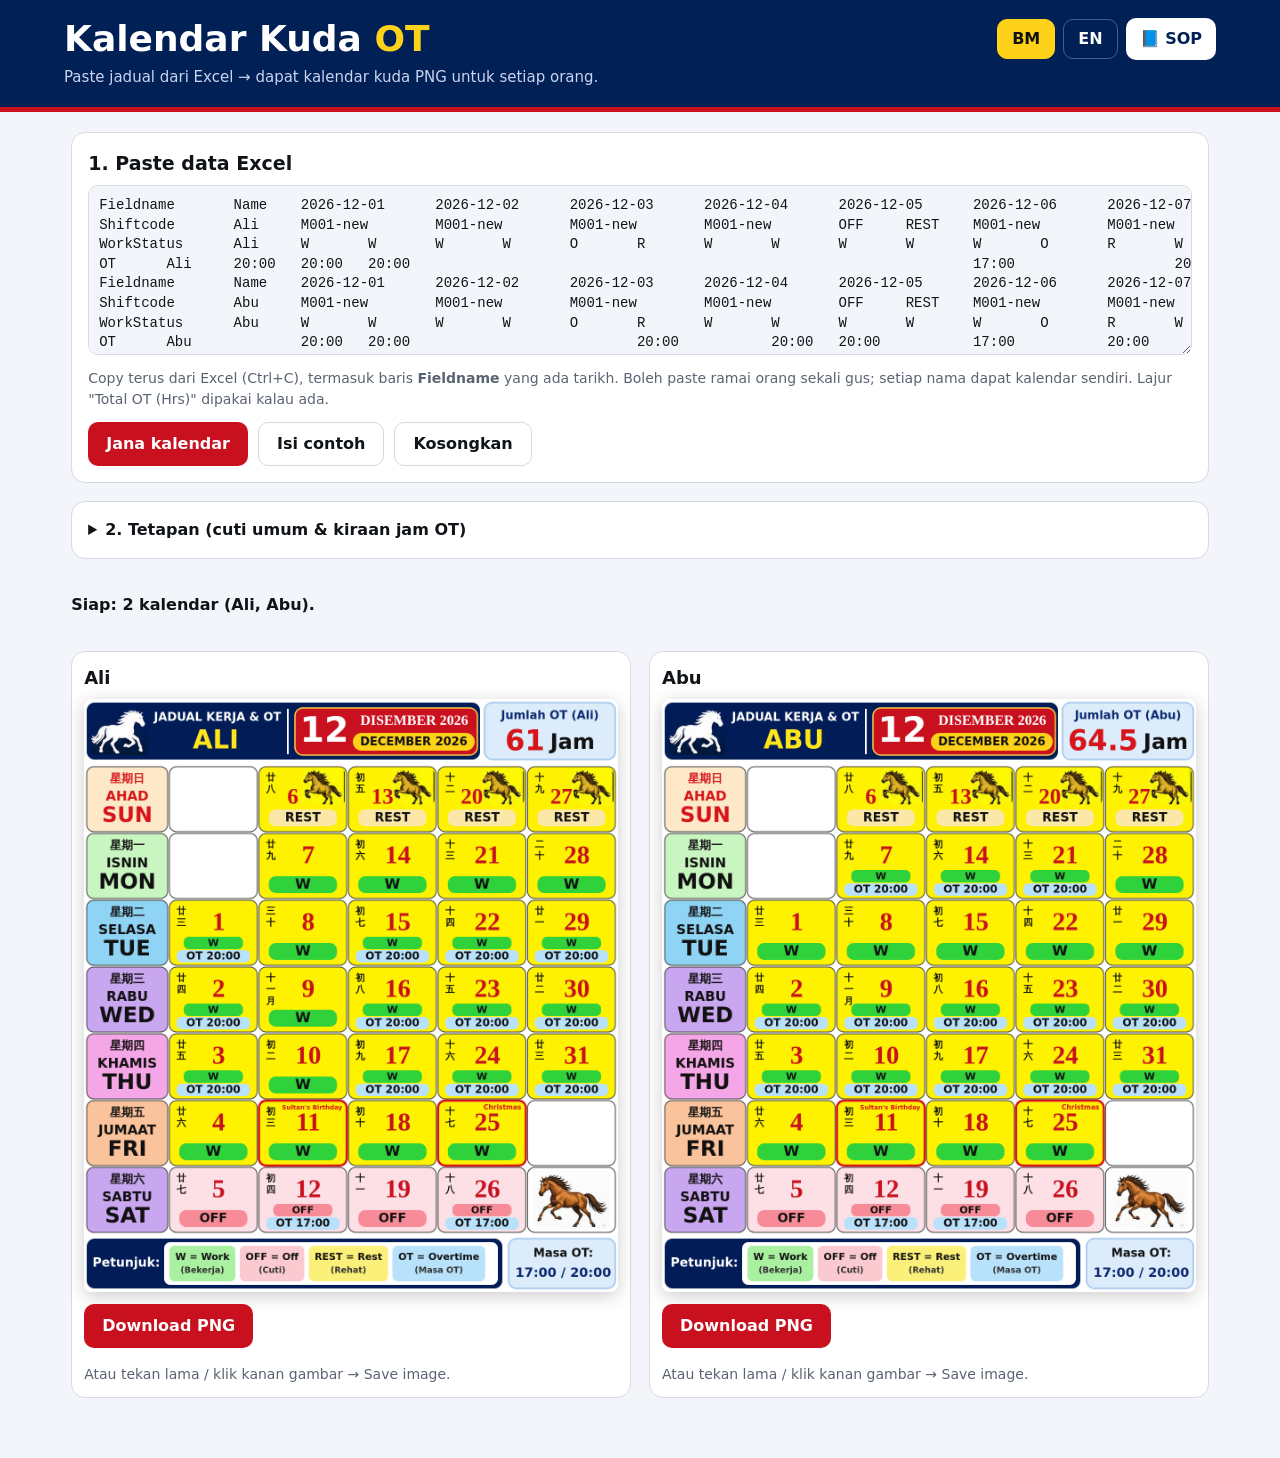
==== index.html @ 2568d7fe "Add files via upload" ====
<!DOCTYPE html>
<html lang="ms">
<head>
<meta charset="utf-8">
<meta name="viewport" content="width=device-width, initial-scale=1">
<title>Kalendar Kuda OT</title>
<style>
/* VOICE: practical, cheerful tool for shift workers
   IDEA: a Malaysian horse calendar printed from your Excel roster
   PICTURE: the generated calendar itself, large, right under the paste box
   COLOUR and TYPE: navy #012056, festive red #c8101e, calendar yellow #fff200; Arial Black-ish headings
   LAYOUT: one column: paste -> settings -> calendars (one per person) */
:root{color-scheme:light dark;--bg:light-dark(#f3f5fa,#0b1222);--card:light-dark(#fff,#131c33);--ink:light-dark(#101418,#e8ecf5);--mute:light-dark(#5a6372,#9aa6bd);--line:light-dark(#d5dae4,#27365a);--navy:#012056;--red:#c8101e;--yel:#ffd21a}
:root[data-theme=light]{color-scheme:light}:root[data-theme=dark]{color-scheme:dark}
*{box-sizing:border-box;min-width:0}
body{margin:0;background:var(--bg);color:var(--ink);font:16px/1.5 system-ui,-apple-system,"Segoe UI",Roboto,sans-serif;overflow-x:clip}
header{background:var(--navy);color:#fff;padding:18px max(5vw,16px);border-bottom:5px solid var(--red)}
header h1{margin:0;font-size:clamp(24px,5vw,36px);line-height:1.1;font-weight:900}
header h1 b{color:var(--yel)}
.top{display:flex;flex-wrap:wrap;gap:12px;align-items:center;justify-content:space-between}.lang{display:flex;gap:8px;align-items:center}.lang button.alt{min-height:40px;padding:0 14px;color:#fff;border-color:#4a5d8f}.lang button.on{background:#ffd21a;color:#111;border-color:#ffd21a}.sop{color:#012056;background:#fff;font-weight:800;text-decoration:none;padding:9px 14px;border-radius:10px}
header p{margin:6px 0 0;color:#c9d4ee;font-size:15px}
main{max-width:1240px;margin:0 auto;padding:20px max(4vw,12px) 60px;display:grid;gap:18px}
.card{background:var(--card);border:1px solid var(--line);border-radius:14px;padding:16px}
.card h2{margin:0 0 8px;font-size:19px}
textarea{width:100%;min-height:170px;font:14px/1.4 Consolas,monospace;padding:10px;border-radius:10px;border:1px solid var(--line);background:var(--bg);color:var(--ink);white-space:pre;overflow:auto}
.hint{color:var(--mute);font-size:14px;margin:6px 0 0}
.row{display:flex;flex-wrap:wrap;gap:10px;align-items:center;margin-top:12px}
button{font:inherit;font-weight:700;min-height:44px;padding:0 18px;border-radius:10px;border:0;cursor:pointer;background:var(--red);color:#fff}
button.alt{background:transparent;color:var(--ink);border:1px solid var(--line)}
button:focus-visible,input:focus-visible,textarea:focus-visible{outline:3px solid var(--yel);outline-offset:2px}
label{font-size:15px;display:flex;gap:8px;align-items:center}
input[type=number]{width:84px;font:16px system-ui;padding:8px;border-radius:8px;border:1px solid var(--line);background:var(--bg);color:var(--ink)}
details summary{cursor:pointer;font-weight:700}
#msg{font-weight:600}
#msg.err{color:#e0323f}
.out{display:grid;gap:18px}
.cal{background:var(--card);border:1px solid var(--line);border-radius:14px;padding:12px}
.cal h3{margin:0 0 8px;font-size:18px}
.cal img{width:100%;max-width:900px;display:block;border-radius:8px;box-shadow:0 4px 18px #0003}
@media(min-width:1000px){.out{grid-template-columns:1fr 1fr}}
</style>
</head>
<body>
<header>
  <div class="top"><h1 data-i="title">Kalendar Kuda <b>OT</b></h1><div class="lang"><button class="alt" data-l="ms">BM</button><button class="alt" data-l="en">EN</button><a class="sop" href="sop.html" data-i="sop">📘 SOP</a></div></div>
  <p data-i="sub"></p>
</header>
<main>
  <section class="card">
    <h2 data-i="h1"></h2>
    <textarea id="src" spellcheck="false" data-ph="ph"></textarea>
    <p class="hint" data-i="hint1"></p>
    <div class="row">
      <button id="go" data-i="go"></button>
      <button class="alt" id="sample" data-i="sample"></button>
      <button class="alt" id="clear" data-i="clear"></button>
    </div>
  </section>

  <section class="card">
    <details>
      <summary data-i="h2"></summary>
      <p class="hint" data-i="hint2"></p>
      <textarea id="hol" style="min-height:90px">2026-12-11 Sultan's Birthday
2026-12-25 Christmas</textarea>
      <p class="hint" data-i="hint3"></p>
      <div class="row">
        <label><span data-i="lw"></span> <input type="number" id="hW" step="0.5" value="3.5"></label>
        <label><span data-i="lo"></span> <input type="number" id="hO" step="0.5" value="9.5"></label>
      </div>
    </details>
  </section>

  <p id="msg" aria-live="polite"></p>
  <section class="out" id="out"></section>
</main>

<script src="imgs.js"></script>
<script src="app.js?v=3"></script>
</body>
</html>
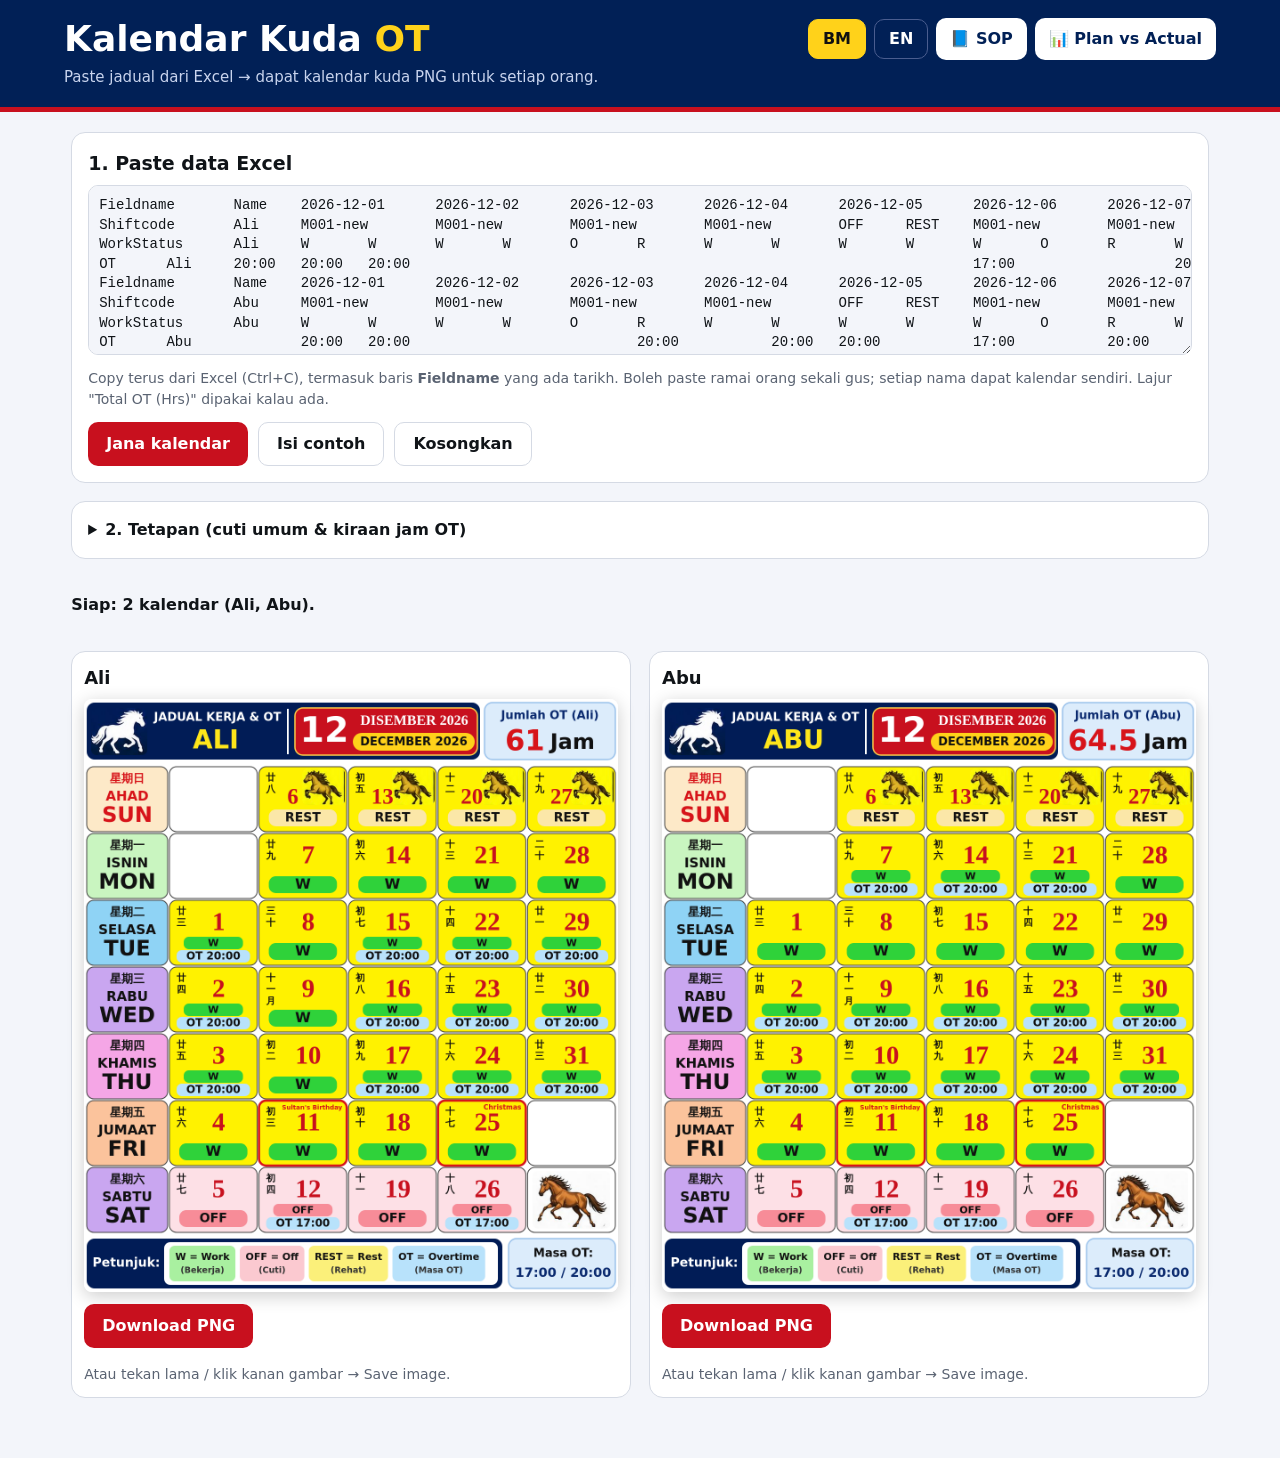
==== commit 68f96211: "Add files via upload" ====
--- a/index.html
+++ b/index.html
@@ -42,7 +42,7 @@
 </head>
 <body>
 <header>
-  <div class="top"><h1 data-i="title">Kalendar Kuda <b>OT</b></h1><div class="lang"><button class="alt" data-l="ms">BM</button><button class="alt" data-l="en">EN</button><a class="sop" href="sop.html" data-i="sop">📘 SOP</a></div></div>
+  <div class="top"><h1 data-i="title">Kalendar Kuda <b>OT</b></h1><div class="lang"><button class="alt" data-l="ms">BM</button><button class="alt" data-l="en">EN</button><a class="sop" href="sop.html" data-i="sop">📘 SOP</a><a class="sop otl" href="ot.html">📊 Plan vs Actual</a></div></div>
   <p data-i="sub"></p>
 </header>
 <main>
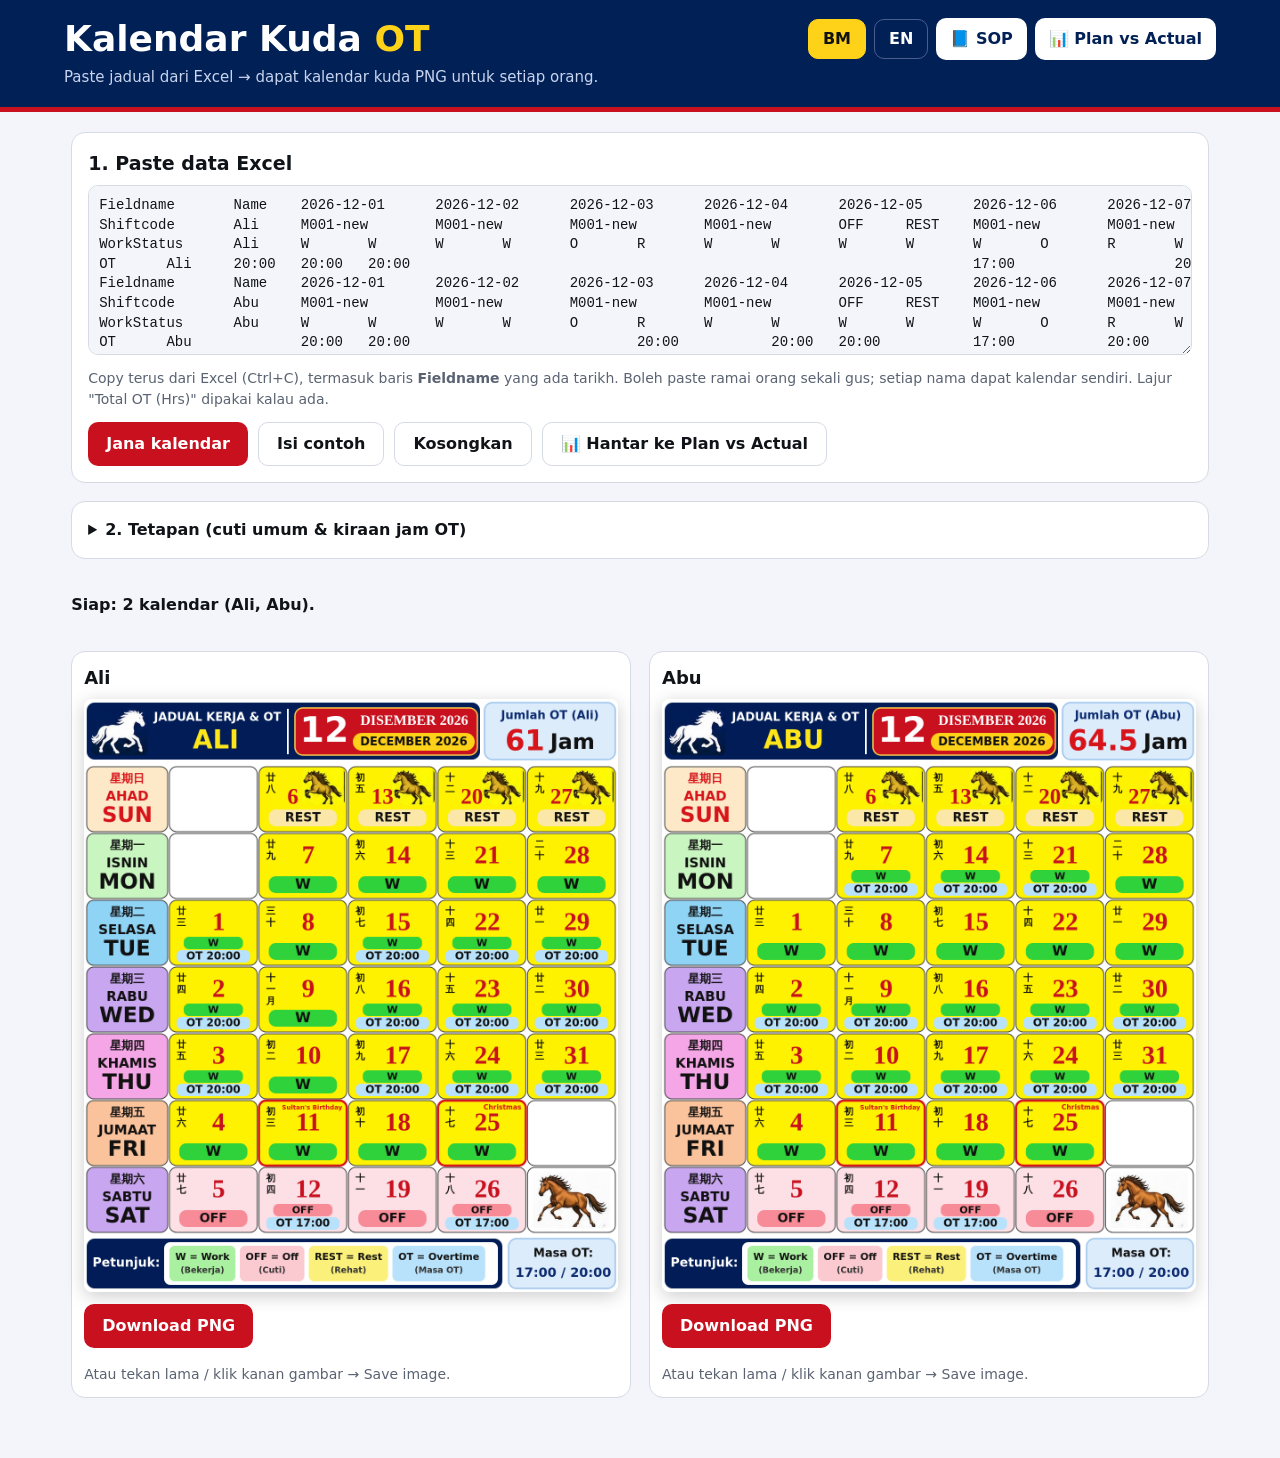
==== commit ea935bfe: "Add files via upload" ====
--- a/index.html
+++ b/index.html
@@ -54,6 +54,7 @@
       <button id="go" data-i="go"></button>
       <button class="alt" id="sample" data-i="sample"></button>
       <button class="alt" id="clear" data-i="clear"></button>
+      <button class="alt" id="send" data-i="send"></button>
     </div>
   </section>
 
@@ -76,6 +77,6 @@
 </main>
 
 <script src="imgs.js"></script>
-<script src="app.js?v=3"></script>
+<script src="app.js?v=4"></script>
 </body>
 </html>
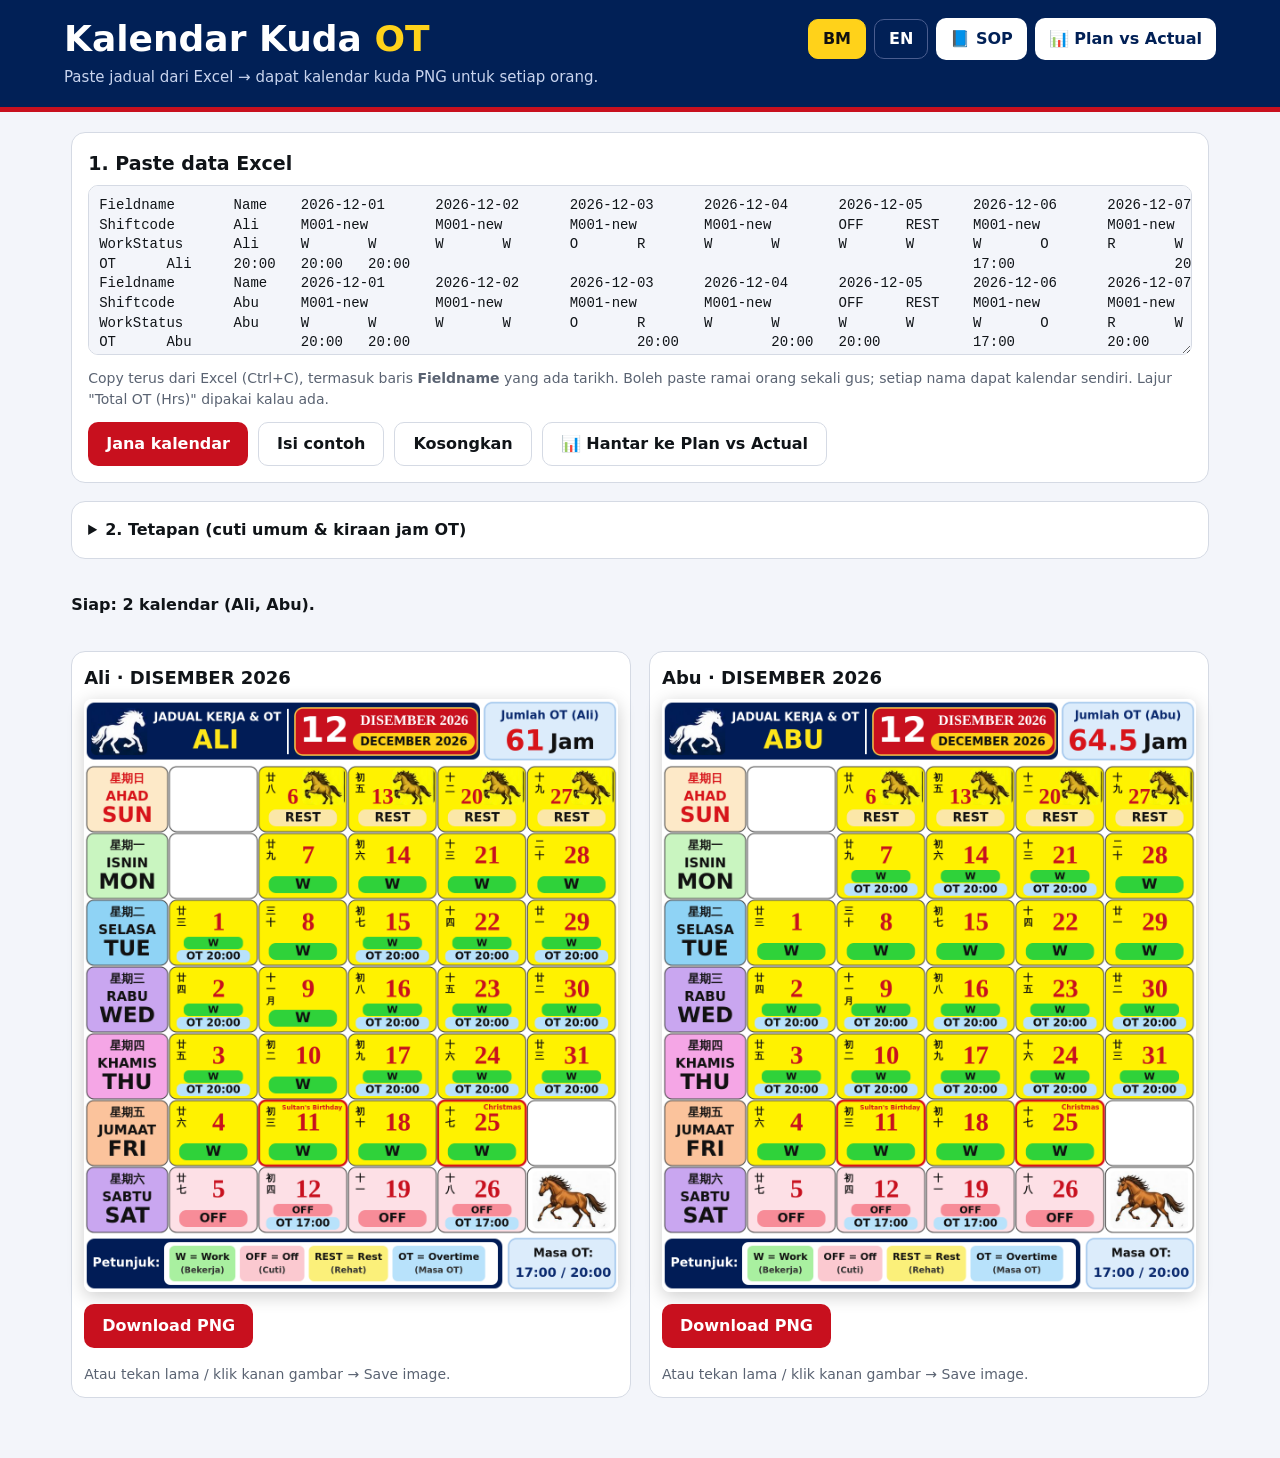
==== commit 5afc766b: "Kalendar per bulan + Sabtu/Ahad kosong = cuti" ====
--- a/index.html
+++ b/index.html
@@ -77,6 +77,6 @@
 </main>
 
 <script src="imgs.js"></script>
-<script src="app.js?v=4"></script>
+<script src="app.js?v=5"></script>
 </body>
 </html>
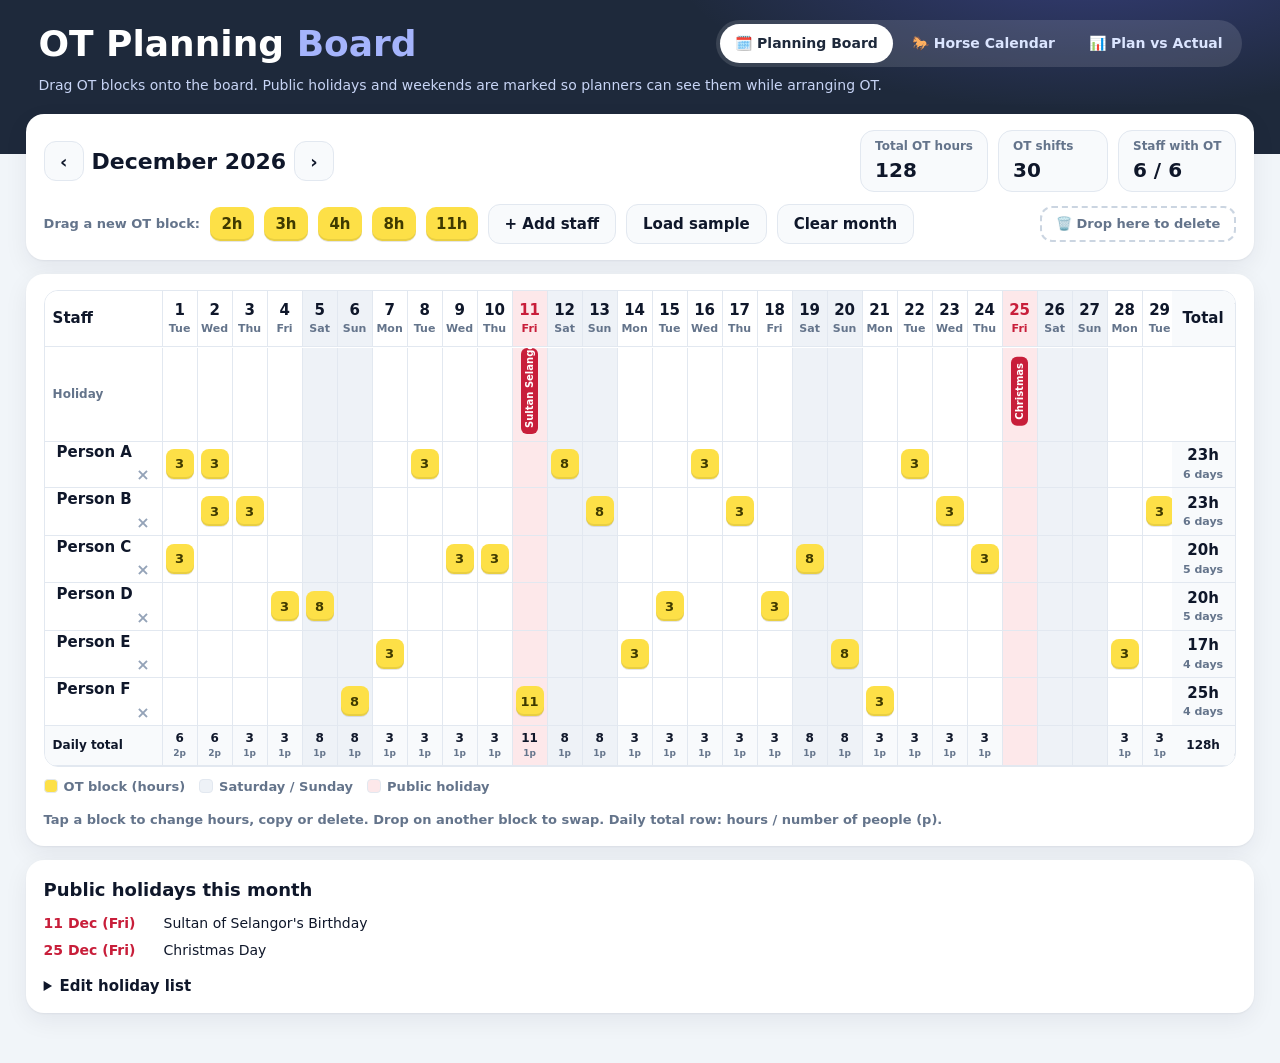
==== commit 09586a72: "Add OT Planning Board as front page; calendar moved to calendar.html" ====
--- a/index.html
+++ b/index.html
@@ -1,82 +1,311 @@
 <!DOCTYPE html>
-<html lang="ms">
+<html lang="en">
 <head>
 <meta charset="utf-8">
 <meta name="viewport" content="width=device-width, initial-scale=1">
-<title>Kalendar Kuda OT</title>
+<title>OT Planning Board</title>
 <style>
-/* VOICE: practical, cheerful tool for shift workers
-   IDEA: a Malaysian horse calendar printed from your Excel roster
-   PICTURE: the generated calendar itself, large, right under the paste box
-   COLOUR and TYPE: navy #012056, festive red #c8101e, calendar yellow #fff200; Arial Black-ish headings
-   LAYOUT: one column: paste -> settings -> calendars (one per person) */
-:root{color-scheme:light dark;--bg:light-dark(#f3f5fa,#0b1222);--card:light-dark(#fff,#131c33);--ink:light-dark(#101418,#e8ecf5);--mute:light-dark(#5a6372,#9aa6bd);--line:light-dark(#d5dae4,#27365a);--navy:#012056;--red:#c8101e;--yel:#ffd21a}
-:root[data-theme=light]{color-scheme:light}:root[data-theme=dark]{color-scheme:dark}
-*{box-sizing:border-box;min-width:0}
-body{margin:0;background:var(--bg);color:var(--ink);font:16px/1.5 system-ui,-apple-system,"Segoe UI",Roboto,sans-serif;overflow-x:clip}
-header{background:var(--navy);color:#fff;padding:18px max(5vw,16px);border-bottom:5px solid var(--red)}
-header h1{margin:0;font-size:clamp(24px,5vw,36px);line-height:1.1;font-weight:900}
-header h1 b{color:var(--yel)}
-.top{display:flex;flex-wrap:wrap;gap:12px;align-items:center;justify-content:space-between}.lang{display:flex;gap:8px;align-items:center}.lang button.alt{min-height:40px;padding:0 14px;color:#fff;border-color:#4a5d8f}.lang button.on{background:#ffd21a;color:#111;border-color:#ffd21a}.sop{color:#012056;background:#fff;font-weight:800;text-decoration:none;padding:9px 14px;border-radius:10px}
-header p{margin:6px 0 0;color:#c9d4ee;font-size:15px}
-main{max-width:1240px;margin:0 auto;padding:20px max(4vw,12px) 60px;display:grid;gap:18px}
-.card{background:var(--card);border:1px solid var(--line);border-radius:14px;padding:16px}
-.card h2{margin:0 0 8px;font-size:19px}
-textarea{width:100%;min-height:170px;font:14px/1.4 Consolas,monospace;padding:10px;border-radius:10px;border:1px solid var(--line);background:var(--bg);color:var(--ink);white-space:pre;overflow:auto}
-.hint{color:var(--mute);font-size:14px;margin:6px 0 0}
-.row{display:flex;flex-wrap:wrap;gap:10px;align-items:center;margin-top:12px}
-button{font:inherit;font-weight:700;min-height:44px;padding:0 18px;border-radius:10px;border:0;cursor:pointer;background:var(--red);color:#fff}
-button.alt{background:transparent;color:var(--ink);border:1px solid var(--line)}
-button:focus-visible,input:focus-visible,textarea:focus-visible{outline:3px solid var(--yel);outline-offset:2px}
-label{font-size:15px;display:flex;gap:8px;align-items:center}
-input[type=number]{width:84px;font:16px system-ui;padding:8px;border-radius:8px;border:1px solid var(--line);background:var(--bg);color:var(--ink)}
-details summary{cursor:pointer;font-weight:700}
-#msg{font-weight:600}
-#msg.err{color:#e0323f}
-.out{display:grid;gap:18px}
-.cal{background:var(--card);border:1px solid var(--line);border-radius:14px;padding:12px}
-.cal h3{margin:0 0 8px;font-size:18px}
-.cal img{width:100%;max-width:900px;display:block;border-radius:8px;box-shadow:0 4px 18px #0003}
-@media(min-width:1000px){.out{grid-template-columns:1fr 1fr}}
+@import url('https://fonts.googleapis.com/css2?family=Plus+Jakarta+Sans:wght@400;600;700;800&display=swap');
+:root{--bg:#f1f5f9;--card:#fff;--ink:#0f172a;--mute:#64748b;--line:#e2e8f0;--soft:#f8fafc;--indigo:#4f46e5;--wk:#eef2f7;--hol:#fde8ea;--holInk:#c81e3a;--ot:#fde047;--otInk:#3f3a00;--sh:0 1px 2px #0f172a0d,0 8px 24px #0f172a10}
+*{box-sizing:border-box}
+body{margin:0;background:var(--bg);color:var(--ink);font:15px/1.5 "Plus Jakarta Sans",system-ui,-apple-system,"Segoe UI",Roboto,sans-serif;-webkit-user-select:none;user-select:none}
+header{background:radial-gradient(700px 260px at 85% -30%,#6366f155,transparent 60%),#1e293b;color:#fff;padding:20px max(3vw,14px) 58px}
+.top{display:flex;flex-wrap:wrap;gap:14px;align-items:center;justify-content:space-between}
+h1{margin:0;font-size:clamp(24px,4vw,36px);line-height:1.05;font-weight:800}h1 b{color:#a5b4fc}
+header p{margin:8px 0 0;color:#c7d4f5;font-size:14px}
+.nav{display:flex;gap:4px;padding:4px;border-radius:999px;background:#ffffff1f;flex-wrap:wrap}
+.nav a{color:#dbe5ff;text-decoration:none;font-weight:700;font-size:14px;padding:9px 15px;border-radius:999px;white-space:nowrap}
+.nav a.on{background:#fff;color:#1e293b}
+main{margin:-40px auto 0;padding:0 max(2vw,10px) 50px;display:grid;grid-template-columns:minmax(0,1fr);gap:14px}
+.card{background:var(--card);border-radius:18px;padding:16px 18px;box-shadow:var(--sh)}
+.bar{display:flex;flex-wrap:wrap;gap:12px;align-items:center;justify-content:space-between}
+.month{display:flex;align-items:center;gap:8px}
+.month h2{margin:0;font-size:22px;font-weight:800;min-width:190px;text-align:center}
+button{font:inherit;font-weight:700;min-height:40px;padding:0 16px;border-radius:12px;border:1px solid var(--line);background:var(--soft);color:var(--ink);cursor:pointer}
+button.pri{background:var(--indigo);border-color:var(--indigo);color:#fff}
+button.ico{width:40px;padding:0;font-size:18px}
+button:focus-visible{outline:3px solid #facc15;outline-offset:2px}
+.stats{display:flex;gap:10px;flex-wrap:wrap}
+.stat{background:var(--soft);border:1px solid var(--line);border-radius:14px;padding:6px 14px;min-width:110px}
+.stat small{display:block;color:var(--mute);font-size:12px;font-weight:600}
+.stat b{font-size:20px;font-variant-numeric:tabular-nums}
+/* palette */
+.pal{display:flex;flex-wrap:wrap;gap:10px;align-items:center;margin-top:12px}
+.pal .lbl{font-size:13px;font-weight:700;color:var(--mute)}
+.chip{display:inline-flex;align-items:center;justify-content:center;min-width:44px;height:34px;padding:0 10px;border-radius:10px;background:var(--ot);color:var(--otInk);font-weight:800;font-size:15px;cursor:grab;touch-action:none;box-shadow:0 1px 0 #0000001a,inset 0 -2px 0 #00000014}
+.chip:active{cursor:grabbing}
+.trash{margin-left:auto;display:flex;align-items:center;gap:6px;border:2px dashed #cbd5e1;border-radius:12px;padding:6px 14px;color:var(--mute);font-weight:700;font-size:13px}
+.trash.hot{border-color:#dc2626;color:#dc2626;background:#fee2e2}
+/* grid */
+.wrap{overflow:auto;border-radius:14px;border:1px solid var(--line);max-height:72vh}
+table{width:100%;border-collapse:separate;border-spacing:0;font-variant-numeric:tabular-nums}
+th,td{border-right:1px solid var(--line);border-bottom:1px solid var(--line);padding:0;text-align:center}
+thead th{position:sticky;top:0;background:#fff;z-index:3}
+thead tr.hl th{top:57px}
+.nm{position:sticky;left:0;z-index:2;background:#fff;text-align:left;min-width:118px;padding:0 8px;font-weight:700;white-space:nowrap}
+thead .nm{z-index:4}
+.day{width:35px;min-width:35px;height:56px;line-height:1.1}
+.day .d{font-size:15px;font-weight:800;display:block}
+.day .w{font-size:11px;color:var(--mute);font-weight:700}
+.wkend{background:var(--wk)!important}
+.hol{background:var(--hol)!important}
+.day.hol .d,.day.hol .w{color:var(--holInk)}
+tr.hl th{height:92px;background:#fff;vertical-align:middle}
+.hp{display:inline-block;writing-mode:vertical-rl;transform:rotate(180deg);border-radius:6px;background:var(--holInk);color:#fff;font-size:10px;font-weight:800;line-height:1.1;padding:6px 3px;cursor:help;max-height:86px;overflow:hidden;white-space:nowrap}
+td.cell{width:35px;height:44px;position:relative}
+td.cell.tgt{outline:3px solid var(--indigo);outline-offset:-3px;background:#e0e7ff!important}
+td.cell.paste{cursor:copy}
+td.cell .chip{min-width:28px;height:30px;padding:0 3px;font-size:13px;border-radius:8px}
+td.tot,th.tot{position:sticky;right:0;background:#f8fafc;min-width:64px;font-weight:800;z-index:2}
+thead th.tot{z-index:4}
+td.tot small{display:block;font-size:11px;color:var(--mute);font-weight:600}
+tfoot td{background:#f8fafc;font-weight:800;font-size:12px;height:40px}
+tfoot td small{display:block;font-size:9px;color:var(--mute);font-weight:600}
+tfoot .nm{background:#f8fafc}
+.nm .pn{outline:none;border-radius:6px;padding:2px 4px;cursor:text;-webkit-user-select:text;user-select:text}
+.nm .pn:focus{background:#eef2ff}
+.nm .x{border:0;background:none;min-height:0;padding:0 4px;color:#94a3b8;font-size:16px;float:right}
+.ghost{position:fixed;pointer-events:none;z-index:99;transform:translate(-50%,-50%) scale(1.12);box-shadow:0 10px 24px #0004}
+/* popover */
+.pop{position:fixed;z-index:60;background:#fff;border-radius:14px;box-shadow:0 12px 32px #0f172a33;padding:10px;display:none;gap:8px;align-items:center}
+.pop.on{display:flex}
+.pop span{font-weight:800;font-size:18px;min-width:44px;text-align:center}
+.pop button{min-height:36px;padding:0 10px}
+.legend{display:flex;flex-wrap:wrap;gap:14px;font-size:13px;color:var(--mute);font-weight:600;margin-top:10px}
+.legend i{display:inline-block;width:14px;height:14px;border-radius:4px;vertical-align:-2px;margin-right:6px;border:1px solid var(--line)}
+.hlist{margin:10px 0 0;padding:0;list-style:none;display:grid;gap:6px}
+.hlist li{display:flex;gap:10px;align-items:center;font-size:14px}
+.hlist .dt{font-weight:800;color:var(--holInk);min-width:110px}
+.tag{font-size:11px;font-weight:800;padding:2px 8px;border-radius:999px;background:#fef3c7;color:#92400e}
+.toast{position:fixed;left:50%;bottom:18px;transform:translateX(-50%);background:#1e293b;color:#fff;padding:10px 16px;border-radius:12px;font-weight:700;font-size:14px;opacity:0;transition:opacity .2s;pointer-events:none;z-index:80}
+.toast.on{opacity:1}
+details summary{cursor:pointer;font-weight:800}
+textarea{width:100%;min-height:110px;font:13px/1.45 Consolas,ui-monospace,monospace;padding:10px;border-radius:12px;border:1px solid var(--line);background:var(--soft);-webkit-user-select:text;user-select:text}
+.hint{color:var(--mute);font-size:13px;margin:6px 0 0}
 </style>
 </head>
 <body>
 <header>
-  <div class="top"><h1 data-i="title">Kalendar Kuda <b>OT</b></h1><div class="lang"><button class="alt" data-l="ms">BM</button><button class="alt" data-l="en">EN</button><a class="sop" href="sop.html" data-i="sop">📘 SOP</a><a class="sop otl" href="ot.html">📊 Plan vs Actual</a></div></div>
-  <p data-i="sub"></p>
+  <div class="top">
+    <h1>OT Planning <b>Board</b></h1>
+    <nav class="nav" aria-label="Pages"><a href="./" class="on" aria-current="page">🗓️ Planning Board</a><a href="calendar.html?lang=en">🐎 Horse Calendar</a><a href="ot.html?lang=en">📊 Plan vs Actual</a></nav>
+  </div>
+  <p>Drag OT blocks onto the board. Public holidays and weekends are marked so planners can see them while arranging OT.</p>
 </header>
 <main>
   <section class="card">
-    <h2 data-i="h1"></h2>
-    <textarea id="src" spellcheck="false" data-ph="ph"></textarea>
-    <p class="hint" data-i="hint1"></p>
-    <div class="row">
-      <button id="go" data-i="go"></button>
-      <button class="alt" id="sample" data-i="sample"></button>
-      <button class="alt" id="clear" data-i="clear"></button>
-      <button class="alt" id="send" data-i="send"></button>
+    <div class="bar">
+      <div class="month"><button class="ico" id="prev" aria-label="Previous month">‹</button><h2 id="mTitle"></h2><button class="ico" id="next" aria-label="Next month">›</button></div>
+      <div class="stats">
+        <div class="stat"><small>Total OT hours</small><b id="sHrs">0</b></div>
+        <div class="stat"><small>OT shifts</small><b id="sCnt">0</b></div>
+        <div class="stat"><small>Staff with OT</small><b id="sPpl">0</b></div>
+      </div>
+    </div>
+    <div class="pal">
+      <span class="lbl">Drag a new OT block:</span>
+      <span class="chip" data-new="2">2h</span><span class="chip" data-new="3">3h</span><span class="chip" data-new="4">4h</span><span class="chip" data-new="8">8h</span><span class="chip" data-new="11">11h</span>
+      <button id="addP">+ Add staff</button>
+      <button id="sample">Load sample</button>
+      <button id="clear">Clear month</button>
+      <div class="trash" id="trash">🗑️ Drop here to delete</div>
     </div>
   </section>
 
   <section class="card">
-    <details>
-      <summary data-i="h2"></summary>
-      <p class="hint" data-i="hint2"></p>
-      <textarea id="hol" style="min-height:90px">2026-12-11 Sultan's Birthday
-2026-12-25 Christmas</textarea>
-      <p class="hint" data-i="hint3"></p>
-      <div class="row">
-        <label><span data-i="lw"></span> <input type="number" id="hW" step="0.5" value="3.5"></label>
-        <label><span data-i="lo"></span> <input type="number" id="hO" step="0.5" value="9.5"></label>
-      </div>
+    <div class="wrap" id="wrap"><table id="grid"></table></div>
+    <div class="legend"><span><i style="background:var(--ot)"></i>OT block (hours)</span><span><i style="background:var(--wk)"></i>Saturday / Sunday</span><span><i style="background:var(--hol)"></i>Public holiday</span><span>Tap a block to change hours, copy or delete. Drop on another block to swap. Daily total row: hours / number of people (p).</span></div>
+  </section>
+
+  <section class="card">
+    <h2 style="margin:0;font-size:18px">Public holidays this month</h2>
+    <ul class="hlist" id="hlist"></ul>
+    <details style="margin-top:14px"><summary>Edit holiday list</summary>
+      <textarea id="hol"></textarea>
+      <p class="hint">One per line: YYYY-MM-DD Name. Shared with the Horse Calendar page.</p>
+      <button id="holSave" class="pri" style="margin-top:8px">Save holidays</button>
     </details>
   </section>
-
-  <p id="msg" aria-live="polite"></p>
-  <section class="out" id="out"></section>
 </main>
 
-<script src="imgs.js"></script>
-<script src="app.js?v=5"></script>
+<div class="pop" id="pop" role="dialog" aria-label="OT block">
+  <button id="pMinus" aria-label="Less hours">−</button><span id="pVal">3</span><button id="pPlus" aria-label="More hours">+</button>
+  <button id="pCopy">Copy</button><button id="pDel" style="color:#dc2626">Delete</button><button id="pClose" aria-label="Close">✕</button>
+</div>
+<div class="toast" id="toast"></div>
+
+<script>
+const $ = id => document.getElementById(id);
+const DEF_HOL = `2026-12-11 Sultan of Selangor's Birthday
+2026-12-25 Christmas Day
+2027-01-01 New Year's Day
+2027-02-01 Federal Territory Day
+2027-02-06 Chinese New Year
+2027-02-07 Chinese New Year (2nd day)`;
+const WD = ["Sun","Mon","Tue","Wed","Thu","Fri","Sat"];
+const MN = ["January","February","March","April","May","June","July","August","September","October","November","December"];
+const pad = n => String(n).padStart(2, "0");
+const iso = (y, m, d) => `${y}-${pad(m + 1)}-${pad(d)}`;
+
+// ---------- state ----------
+const KEY = "otb:v1";
+let S = null;
+function sample() {
+  const people = ["Person A","Person B","Person C","Person D","Person E","Person F"].map((n, i) => ({id: "p" + (i + 1), name: n}));
+  const ot = {};
+  const put = (p, d, h) => ot[`p${p}|2026-12-${pad(d)}`] = h;
+  [[1,1,3],[1,2,3],[1,8,3],[1,12,8],[1,16,3],[1,22,3],[2,2,3],[2,3,3],[2,13,8],[2,17,3],[2,23,3],[2,29,3],
+   [3,1,3],[3,9,3],[3,10,3],[3,19,8],[3,24,3],[4,4,3],[4,5,8],[4,15,3],[4,18,3],[4,30,3],[5,7,3],[5,14,3],[5,20,8],[5,28,3],[6,6,8],[6,11,11],[6,21,3],[6,31,3]].forEach(a => put(...a));
+  return {y: 2026, m: 11, people, ot};
+}
+function load() { try { S = JSON.parse(localStorage.getItem(KEY)); } catch (e) {} if (!S || !S.people) S = sample(); }
+function save() { try { localStorage.setItem(KEY, JSON.stringify(S)); } catch (e) {} }
+function holText() { try { return localStorage.getItem("kk-hol") || DEF_HOL; } catch (e) { return DEF_HOL; } }
+function holidays() {
+  const h = {};
+  for (const l of holText().split(/\r?\n/)) { const m = l.match(/(\d{4})-(\d{1,2})-(\d{1,2})\s*(.*)/); if (m) h[iso(+m[1], +m[2] - 1, +m[3])] = m[4].trim() || "Public holiday"; }
+  return h;
+}
+
+// ---------- render ----------
+function render() {
+  const {y, m} = S, nd = new Date(y, m + 1, 0).getDate(), H = holidays();
+  $("mTitle").textContent = `${MN[m]} ${y}`;
+  const days = [];
+  for (let d = 1; d <= nd; d++) { const k = iso(y, m, d), w = new Date(y, m, d).getDay(); days.push({d, k, w, hol: H[k], wk: w === 0 || w === 6}); }
+  const cls = D => D.hol ? "hol" : D.wk ? "wkend" : "";
+  let h = `<thead><tr><th class="nm">Staff</th>`;
+  for (const D of days) h += `<th class="day ${cls(D)}"${D.hol ? ` title="${D.hol}"` : ""}><span class="d">${D.d}</span><span class="w">${WD[D.w]}</span></th>`;
+  h += `<th class="tot">Total</th></tr><tr class="hl"><th class="nm" style="font-size:12px;color:var(--mute)">Holiday</th>`;
+  for (const D of days) h += `<th class="${cls(D)}">${D.hol ? `<span class="hp" title="${D.hol} (${WD[D.w]})">${short(D.hol)}</span>` : ""}</th>`;
+  h += `<th class="tot"></th></tr></thead><tbody>`;
+  const dayTot = days.map(() => ({h: 0, n: 0}));
+  let gH = 0, gN = 0, ppl = 0;
+  for (const P of S.people) {
+    let pH = 0, pN = 0;
+    h += `<tr><th class="nm"><span class="pn" contenteditable="true" spellcheck="false" data-p="${P.id}">${esc(P.name)}</span><button class="x" data-del="${P.id}" aria-label="Remove ${esc(P.name)}">×</button></th>`;
+    days.forEach((D, i) => {
+      const v = S.ot[`${P.id}|${D.k}`];
+      if (v) { pH += v; pN++; dayTot[i].h += v; dayTot[i].n++; }
+      h += `<td class="cell ${cls(D)}" data-p="${P.id}" data-k="${D.k}">${v ? `<span class="chip" data-p="${P.id}" data-k="${D.k}">${v}</span>` : ""}</td>`;
+    });
+    if (pN) ppl++;
+    gH += pH; gN += pN;
+    h += `<td class="tot">${pH}h<small>${pN} day${pN === 1 ? "" : "s"}</small></td></tr>`;
+  }
+  h += `</tbody><tfoot><tr><td class="nm">Daily total</td>`;
+  days.forEach((D, i) => h += `<td class="${cls(D)}">${dayTot[i].h || ""}<small>${dayTot[i].n ? dayTot[i].n + "p" : ""}</small></td>`);
+  h += `<td class="tot">${gH}h</td></tr></tfoot>`;
+  $("grid").innerHTML = h;
+  $("sHrs").textContent = gH; $("sCnt").textContent = gN; $("sPpl").textContent = `${ppl} / ${S.people.length}`;
+  // holiday list
+  const list = days.filter(D => D.hol);
+  $("hlist").innerHTML = list.length ? list.map(D => `<li><span class="dt">${D.d} ${MN[m].slice(0, 3)} (${WD[D.w]})</span><span>${esc(D.hol)}</span>${D.w === 0 ? `<span class="tag">Falls on Sunday: check replacement holiday</span>` : D.w === 6 ? `<span class="tag">Falls on Saturday</span>` : ""}</li>`).join("") : `<li style="color:var(--mute)">No public holidays in this month.</li>`;
+  $("hol").value = holText();
+}
+function short(n) { return n.replace(/'s Birthday/i, "").replace(/\(.*?\)/g, "").split(/\s+/).filter(w => w && !/^(of|the|day)$/i.test(w)).slice(0, 2).join(" "); }
+function esc(s) { return String(s).replace(/[&<>"]/g, c => ({"&": "&amp;", "<": "&lt;", ">": "&gt;", '"': "&quot;"}[c])); }
+function toast(t) { const e = $("toast"); e.textContent = t; e.classList.add("on"); clearTimeout(toast.t); toast.t = setTimeout(() => e.classList.remove("on"), 1800); }
+
+// ---------- drag & drop (mouse, touch, pen) ----------
+let drag = null, pasteVal = 0;
+document.addEventListener("pointerdown", e => {
+  const c = e.target.closest(".chip");
+  if (!c) return;
+  e.preventDefault();
+  drag = {src: c, x0: e.clientX, y0: e.clientY, moved: false, val: c.dataset.new ? +c.dataset.new : S.ot[`${c.dataset.p}|${c.dataset.k}`], from: c.dataset.new ? null : {p: c.dataset.p, k: c.dataset.k}, ghost: null, tgt: null};
+});
+document.addEventListener("pointermove", e => {
+  if (!drag) return;
+  if (!drag.moved && Math.hypot(e.clientX - drag.x0, e.clientY - drag.y0) < 6) return;
+  if (!drag.moved) { drag.moved = true; closePop(); const g = drag.src.cloneNode(true); g.textContent = drag.val + "h"; g.classList.add("ghost"); document.body.append(g); drag.ghost = g; if (drag.from) drag.src.style.opacity = .3; }
+  drag.ghost.style.left = e.clientX + "px"; drag.ghost.style.top = e.clientY + "px";
+  const el = document.elementFromPoint(e.clientX, e.clientY);
+  const cell = el && el.closest("td.cell"), tr = el && el.closest("#trash");
+  if (drag.tgt && drag.tgt !== cell) drag.tgt.classList.remove("tgt");
+  drag.tgt = cell; if (cell) cell.classList.add("tgt");
+  $("trash").classList.toggle("hot", !!tr); drag.trash = !!tr;
+  autoScroll(e);
+});
+document.addEventListener("pointerup", e => {
+  if (!drag) return;
+  const d = drag; drag = null;
+  if (d.ghost) d.ghost.remove();
+  $("trash").classList.remove("hot");
+  if (d.tgt) d.tgt.classList.remove("tgt");
+  if (!d.moved) { if (d.from) openPop(d.from, d.src); return; }
+  if (d.trash && d.from) { delete S.ot[`${d.from.p}|${d.from.k}`]; toast("OT block deleted"); }
+  else if (d.tgt) {
+    const to = `${d.tgt.dataset.p}|${d.tgt.dataset.k}`;
+    if (d.from) {
+      const fr = `${d.from.p}|${d.from.k}`;
+      if (fr !== to) { const old = S.ot[to]; S.ot[to] = d.val; if (old) S.ot[fr] = old; else delete S.ot[fr]; }
+    } else S.ot[to] = d.val;
+  }
+  save(); render();
+});
+function autoScroll(e) {
+  const w = $("wrap"), r = w.getBoundingClientRect(), m = 40;
+  if (e.clientX > r.right - m) w.scrollLeft += 14; else if (e.clientX < r.left + 150 + m && e.clientX > r.left) w.scrollLeft -= 14;
+  if (e.clientY > r.bottom - m) w.scrollTop += 14; else if (e.clientY < r.top + m && e.clientY > r.top) w.scrollTop -= 14;
+}
+
+// ---------- popover: edit hours, copy, delete ----------
+let popAt = null;
+function openPop(at, el) {
+  popAt = at; const r = el.getBoundingClientRect(), p = $("pop");
+  $("pVal").textContent = S.ot[`${at.p}|${at.k}`] + "h";
+  p.classList.add("on");
+  const pw = p.offsetWidth;
+  p.style.left = Math.max(8, Math.min(innerWidth - pw - 8, r.left + r.width / 2 - pw / 2)) + "px";
+  p.style.top = (r.bottom + 8 + 60 > innerHeight ? r.top - 60 : r.bottom + 8) + "px";
+}
+function closePop() { $("pop").classList.remove("on"); popAt = null; }
+function bump(n) { const k = `${popAt.p}|${popAt.k}`; S.ot[k] = Math.max(1, Math.min(16, S.ot[k] + n)); $("pVal").textContent = S.ot[k] + "h"; save(); const at = popAt; render(); popAt = at; }
+$("pMinus").onclick = () => bump(-1);
+$("pPlus").onclick = () => bump(1);
+$("pDel").onclick = () => { delete S.ot[`${popAt.p}|${popAt.k}`]; save(); closePop(); render(); toast("OT block deleted"); };
+$("pClose").onclick = closePop;
+$("pCopy").onclick = () => { pasteVal = S.ot[`${popAt.p}|${popAt.k}`]; closePop(); document.body.classList.add("pasting"); document.querySelectorAll("td.cell").forEach(c => c.classList.add("paste")); toast(`Copied ${pasteVal}h. Tap empty cells to paste. Press Esc or tap Staff header to stop.`); };
+document.addEventListener("click", e => {
+  if (pasteVal) {
+    const c = e.target.closest("td.cell");
+    if (c && !c.querySelector(".chip")) { S.ot[`${c.dataset.p}|${c.dataset.k}`] = pasteVal; save(); render(); document.querySelectorAll("td.cell").forEach(x => x.classList.add("paste")); return; }
+    if (!c) { pasteVal = 0; document.querySelectorAll("td.cell").forEach(x => x.classList.remove("paste")); }
+  }
+  if (popAt && !e.target.closest(".pop") && !e.target.closest(".chip")) closePop();
+});
+document.addEventListener("keydown", e => { if (e.key === "Escape") { closePop(); pasteVal = 0; document.querySelectorAll("td.cell").forEach(x => x.classList.remove("paste")); } });
+
+// ---------- staff ----------
+document.addEventListener("input", e => { const n = e.target.closest(".pn"); if (n) { const P = S.people.find(p => p.id === n.dataset.p); if (P) { P.name = n.textContent.trim() || P.name; save(); } } });
+document.addEventListener("keydown", e => { if (e.target.closest && e.target.closest(".pn") && e.key === "Enter") { e.preventDefault(); e.target.blur(); } });
+document.addEventListener("click", e => {
+  const x = e.target.closest("[data-del]"); if (!x) return;
+  const id = x.dataset.del, P = S.people.find(p => p.id === id);
+  if (x.dataset.arm) { S.people = S.people.filter(p => p.id !== id); for (const k of Object.keys(S.ot)) if (k.startsWith(id + "|")) delete S.ot[k]; save(); render(); toast(`${P.name} removed`); }
+  else { x.dataset.arm = 1; x.textContent = "Remove?"; x.style.color = "#dc2626"; x.style.fontSize = "12px"; setTimeout(() => { if (x.isConnected) { delete x.dataset.arm; x.textContent = "×"; x.style.color = ""; x.style.fontSize = ""; } }, 3000); }
+});
+$("addP").onclick = () => {
+  const n = S.people.length, id = "p" + Date.now().toString(36);
+  S.people.push({id, name: "Person " + (n < 26 ? String.fromCharCode(65 + n) : n + 1)}); save(); render();
+  const w = $("wrap"); w.scrollTop = w.scrollHeight;
+};
+
+// ---------- month & toolbar ----------
+$("prev").onclick = () => { S.m--; if (S.m < 0) { S.m = 11; S.y--; } save(); render(); };
+$("next").onclick = () => { S.m++; if (S.m > 11) { S.m = 0; S.y++; } save(); render(); };
+$("sample").onclick = () => { S = sample(); save(); render(); toast("Sample plan loaded (December 2026)"); };
+let clrArm = 0;
+$("clear").onclick = () => {
+  if (!clrArm) { clrArm = 1; $("clear").textContent = "Tap again to clear"; $("clear").style.color = "#dc2626"; setTimeout(() => { clrArm = 0; $("clear").textContent = "Clear month"; $("clear").style.color = ""; }, 3000); return; }
+  const pre = `${S.y}-${pad(S.m + 1)}-`;
+  for (const k of Object.keys(S.ot)) if (k.split("|")[1].startsWith(pre)) delete S.ot[k];
+  clrArm = 0; $("clear").textContent = "Clear month"; $("clear").style.color = ""; save(); render(); toast("Month cleared");
+};
+$("holSave").onclick = () => { try { localStorage.setItem("kk-hol", $("hol").value); } catch (e) {} render(); toast("Holidays saved"); };
+
+load(); render();
+</script>
 </body>
 </html>
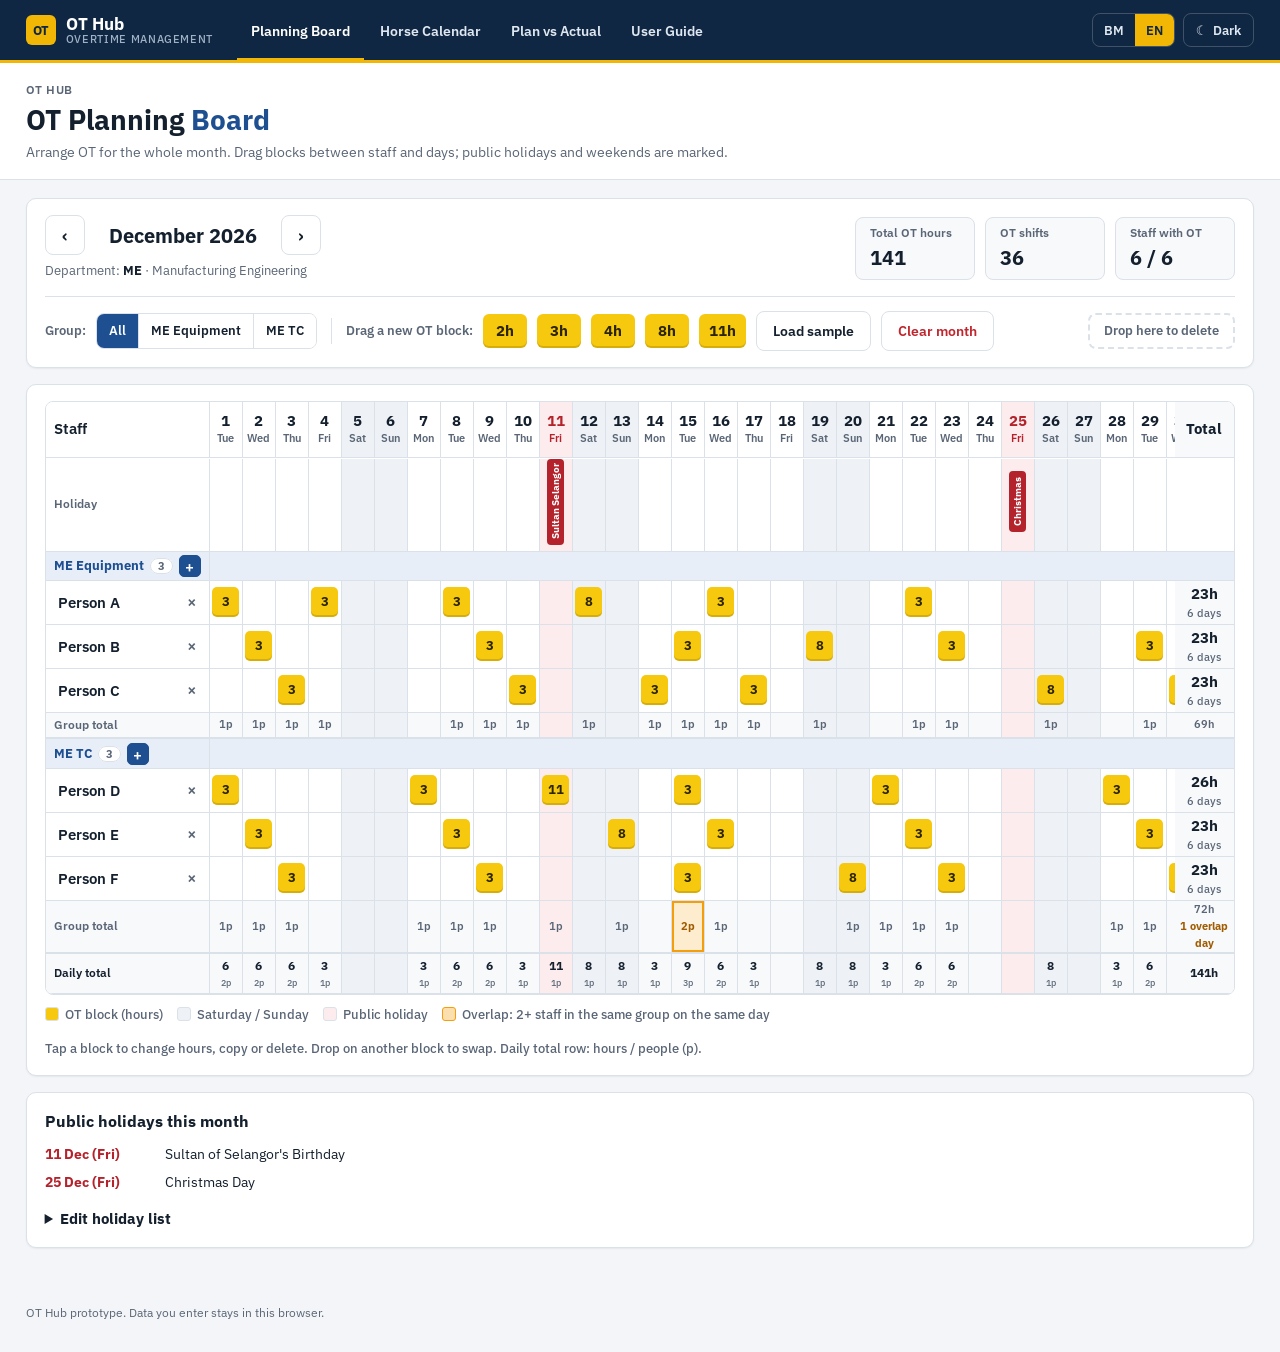
==== commit bfb3a5a5: "OT Hub: shared design (BM/EN, dark mode), User Guide, department groups on Planning Board" ====
--- a/index.html
+++ b/index.html
@@ -3,134 +3,125 @@
 <head>
 <meta charset="utf-8">
 <meta name="viewport" content="width=device-width, initial-scale=1">
-<title>OT Planning Board</title>
+<title>Planning Board · OT Hub</title>
+<link rel="stylesheet" href="hub.css">
 <style>
-@import url('https://fonts.googleapis.com/css2?family=Plus+Jakarta+Sans:wght@400;600;700;800&display=swap');
-:root{--bg:#f1f5f9;--card:#fff;--ink:#0f172a;--mute:#64748b;--line:#e2e8f0;--soft:#f8fafc;--indigo:#4f46e5;--wk:#eef2f7;--hol:#fde8ea;--holInk:#c81e3a;--ot:#fde047;--otInk:#3f3a00;--sh:0 1px 2px #0f172a0d,0 8px 24px #0f172a10}
-*{box-sizing:border-box}
-body{margin:0;background:var(--bg);color:var(--ink);font:15px/1.5 "Plus Jakarta Sans",system-ui,-apple-system,"Segoe UI",Roboto,sans-serif;-webkit-user-select:none;user-select:none}
-header{background:radial-gradient(700px 260px at 85% -30%,#6366f155,transparent 60%),#1e293b;color:#fff;padding:20px max(3vw,14px) 58px}
-.top{display:flex;flex-wrap:wrap;gap:14px;align-items:center;justify-content:space-between}
-h1{margin:0;font-size:clamp(24px,4vw,36px);line-height:1.05;font-weight:800}h1 b{color:#a5b4fc}
-header p{margin:8px 0 0;color:#c7d4f5;font-size:14px}
-.nav{display:flex;gap:4px;padding:4px;border-radius:999px;background:#ffffff1f;flex-wrap:wrap}
-.nav a{color:#dbe5ff;text-decoration:none;font-weight:700;font-size:14px;padding:9px 15px;border-radius:999px;white-space:nowrap}
-.nav a.on{background:#fff;color:#1e293b}
-main{margin:-40px auto 0;padding:0 max(2vw,10px) 50px;display:grid;grid-template-columns:minmax(0,1fr);gap:14px}
-.card{background:var(--card);border-radius:18px;padding:16px 18px;box-shadow:var(--sh)}
+body{-webkit-user-select:none;user-select:none}
 .bar{display:flex;flex-wrap:wrap;gap:12px;align-items:center;justify-content:space-between}
 .month{display:flex;align-items:center;gap:8px}
-.month h2{margin:0;font-size:22px;font-weight:800;min-width:190px;text-align:center}
-button{font:inherit;font-weight:700;min-height:40px;padding:0 16px;border-radius:12px;border:1px solid var(--line);background:var(--soft);color:var(--ink);cursor:pointer}
-button.pri{background:var(--indigo);border-color:var(--indigo);color:#fff}
+.month h2{margin:0;font-size:20px;font-weight:700;min-width:180px;text-align:center}
 button.ico{width:40px;padding:0;font-size:18px}
-button:focus-visible{outline:3px solid #facc15;outline-offset:2px}
 .stats{display:flex;gap:10px;flex-wrap:wrap}
-.stat{background:var(--soft);border:1px solid var(--line);border-radius:14px;padding:6px 14px;min-width:110px}
+.stat{background:var(--soft);border:1px solid var(--line);border-radius:8px;padding:6px 14px;min-width:120px}
 .stat small{display:block;color:var(--mute);font-size:12px;font-weight:600}
 .stat b{font-size:20px;font-variant-numeric:tabular-nums}
-/* palette */
-.pal{display:flex;flex-wrap:wrap;gap:10px;align-items:center;margin-top:12px}
-.pal .lbl{font-size:13px;font-weight:700;color:var(--mute)}
-.chip{display:inline-flex;align-items:center;justify-content:center;min-width:44px;height:34px;padding:0 10px;border-radius:10px;background:var(--ot);color:var(--otInk);font-weight:800;font-size:15px;cursor:grab;touch-action:none;box-shadow:0 1px 0 #0000001a,inset 0 -2px 0 #00000014}
+.pal{display:flex;flex-wrap:wrap;gap:10px;align-items:center;margin-top:14px;padding-top:14px;border-top:1px solid var(--line)}
+.pal .lbl{font-size:13px;font-weight:600;color:var(--mute)}
+.chip{display:inline-flex;align-items:center;justify-content:center;min-width:44px;height:34px;padding:0 10px;border-radius:6px;background:var(--ot);color:var(--otInk);font-weight:700;font-size:15px;cursor:grab;touch-action:none;box-shadow:inset 0 -2px 0 #00000022}
 .chip:active{cursor:grabbing}
-.trash{margin-left:auto;display:flex;align-items:center;gap:6px;border:2px dashed #cbd5e1;border-radius:12px;padding:6px 14px;color:var(--mute);font-weight:700;font-size:13px}
-.trash.hot{border-color:#dc2626;color:#dc2626;background:#fee2e2}
-/* grid */
-.wrap{overflow:auto;border-radius:14px;border:1px solid var(--line);max-height:72vh}
+.trash{margin-left:auto;display:flex;align-items:center;gap:6px;border:2px dashed var(--line);border-radius:8px;padding:6px 14px;color:var(--mute);font-weight:600;font-size:13px}
+.trash.hot{border-color:var(--bad);color:var(--bad);background:var(--ph)}
+.wrap{overflow:auto;border-radius:8px;border:1px solid var(--line);max-height:72vh}
 table{width:100%;border-collapse:separate;border-spacing:0;font-variant-numeric:tabular-nums}
 th,td{border-right:1px solid var(--line);border-bottom:1px solid var(--line);padding:0;text-align:center}
-thead th{position:sticky;top:0;background:#fff;z-index:3}
+thead th{position:sticky;top:0;background:var(--card);z-index:3}
 thead tr.hl th{top:57px}
-.nm{position:sticky;left:0;z-index:2;background:#fff;text-align:left;min-width:118px;padding:0 8px;font-weight:700;white-space:nowrap}
+.nm{position:sticky;left:0;z-index:2;background:var(--card);text-align:left;min-width:150px;padding:0 8px;font-weight:600;white-space:nowrap}
 thead .nm{z-index:4}
-.day{width:35px;min-width:35px;height:56px;line-height:1.1}
-.day .d{font-size:15px;font-weight:800;display:block}
-.day .w{font-size:11px;color:var(--mute);font-weight:700}
-.wkend{background:var(--wk)!important}
-.hol{background:var(--hol)!important}
-.day.hol .d,.day.hol .w{color:var(--holInk)}
-tr.hl th{height:92px;background:#fff;vertical-align:middle}
-.hp{display:inline-block;writing-mode:vertical-rl;transform:rotate(180deg);border-radius:6px;background:var(--holInk);color:#fff;font-size:10px;font-weight:800;line-height:1.1;padding:6px 3px;cursor:help;max-height:86px;overflow:hidden;white-space:nowrap}
-td.cell{width:35px;height:44px;position:relative}
-td.cell.tgt{outline:3px solid var(--indigo);outline-offset:-3px;background:#e0e7ff!important}
+.day{width:33px;min-width:33px;height:56px;line-height:1.1}
+.day .d{font-size:15px;font-weight:700;display:block}
+.day .w{font-size:11px;color:var(--mute);font-weight:600}
+.wkend{background:var(--we)!important}
+.hol{background:var(--ph)!important}
+.day.hol .d,.day.hol .w{color:var(--phInk)}
+tr.hl th{height:92px;background:var(--card);vertical-align:middle}
+.hp{display:inline-block;writing-mode:vertical-rl;transform:rotate(180deg);border-radius:4px;background:var(--phInk);color:var(--card);font-size:10px;font-weight:700;line-height:1.1;padding:6px 3px;cursor:help;max-height:86px;overflow:hidden;white-space:nowrap}
+td.cell{width:33px;height:44px;position:relative;background:var(--card)}
+td.cell.tgt{outline:3px solid var(--pri);outline-offset:-3px;background:var(--priSoft)!important}
 td.cell.paste{cursor:copy}
-td.cell .chip{min-width:28px;height:30px;padding:0 3px;font-size:13px;border-radius:8px}
-td.tot,th.tot{position:sticky;right:0;background:#f8fafc;min-width:64px;font-weight:800;z-index:2}
+td.cell .chip{min-width:27px;height:30px;padding:0 2px;font-size:13px;border-radius:5px}
+td.tot,th.tot{position:sticky;right:0;background:var(--soft);min-width:60px;font-weight:700;z-index:2}
 thead th.tot{z-index:4}
-td.tot small{display:block;font-size:11px;color:var(--mute);font-weight:600}
-tfoot td{background:#f8fafc;font-weight:800;font-size:12px;height:40px}
-tfoot td small{display:block;font-size:9px;color:var(--mute);font-weight:600}
-tfoot .nm{background:#f8fafc}
-.nm .pn{outline:none;border-radius:6px;padding:2px 4px;cursor:text;-webkit-user-select:text;user-select:text}
-.nm .pn:focus{background:#eef2ff}
-.nm .x{border:0;background:none;min-height:0;padding:0 4px;color:#94a3b8;font-size:16px;float:right}
-.ghost{position:fixed;pointer-events:none;z-index:99;transform:translate(-50%,-50%) scale(1.12);box-shadow:0 10px 24px #0004}
-/* popover */
-.pop{position:fixed;z-index:60;background:#fff;border-radius:14px;box-shadow:0 12px 32px #0f172a33;padding:10px;display:none;gap:8px;align-items:center}
+td.tot small{display:block;font-size:11px;color:var(--mute);font-weight:500}
+tfoot td{background:var(--soft);font-weight:700;font-size:12px;height:40px}
+tfoot td small{display:block;font-size:9px;color:var(--mute);font-weight:500}
+tfoot .nm{background:var(--soft)}
+.nm .pn{outline:none;border-radius:4px;padding:2px 4px;cursor:text;-webkit-user-select:text;user-select:text}
+.nm .pn:focus{background:var(--priSoft)}
+.nm .x{border:0;background:none;min-height:0;padding:0 4px;color:var(--mute);font-size:16px;float:right}
+.ghost{position:fixed;pointer-events:none;z-index:99;transform:translate(-50%,-50%) scale(1.12);box-shadow:0 10px 24px #0005}
+.pop{position:fixed;z-index:60;background:var(--card);border:1px solid var(--line);border-radius:10px;box-shadow:0 12px 32px #0f172a40;padding:10px;display:none;gap:8px;align-items:center}
 .pop.on{display:flex}
-.pop span{font-weight:800;font-size:18px;min-width:44px;text-align:center}
+.pop span{font-weight:700;font-size:18px;min-width:44px;text-align:center}
 .pop button{min-height:36px;padding:0 10px}
-.legend{display:flex;flex-wrap:wrap;gap:14px;font-size:13px;color:var(--mute);font-weight:600;margin-top:10px}
-.legend i{display:inline-block;width:14px;height:14px;border-radius:4px;vertical-align:-2px;margin-right:6px;border:1px solid var(--line)}
+.legend{display:flex;flex-wrap:wrap;gap:14px;font-size:13px;color:var(--mute);font-weight:500;margin-top:10px}
+.legend i{display:inline-block;width:14px;height:14px;border-radius:3px;vertical-align:-2px;margin-right:6px;border:1px solid var(--line)}
 .hlist{margin:10px 0 0;padding:0;list-style:none;display:grid;gap:6px}
-.hlist li{display:flex;gap:10px;align-items:center;font-size:14px}
-.hlist .dt{font-weight:800;color:var(--holInk);min-width:110px}
-.tag{font-size:11px;font-weight:800;padding:2px 8px;border-radius:999px;background:#fef3c7;color:#92400e}
-.toast{position:fixed;left:50%;bottom:18px;transform:translateX(-50%);background:#1e293b;color:#fff;padding:10px 16px;border-radius:12px;font-weight:700;font-size:14px;opacity:0;transition:opacity .2s;pointer-events:none;z-index:80}
+.hlist li{display:flex;gap:10px;align-items:center;font-size:14px;flex-wrap:wrap}
+.hlist .dt{font-weight:700;color:var(--phInk);min-width:110px}
+.tag{font-size:11px;font-weight:700;padding:2px 8px;border-radius:999px;background:var(--priSoft);color:var(--warn)}
+.toast{position:fixed;left:50%;bottom:18px;transform:translateX(-50%);background:var(--bar);color:#fff;padding:10px 16px;border-radius:8px;font-weight:600;font-size:14px;opacity:0;transition:opacity .2s;pointer-events:none;z-index:80}
 .toast.on{opacity:1}
-details summary{cursor:pointer;font-weight:800}
-textarea{width:100%;min-height:110px;font:13px/1.45 Consolas,ui-monospace,monospace;padding:10px;border-radius:12px;border:1px solid var(--line);background:var(--soft);-webkit-user-select:text;user-select:text}
-.hint{color:var(--mute);font-size:13px;margin:6px 0 0}
+textarea{-webkit-user-select:text;user-select:text}
+.mblock{display:grid;gap:6px}
+.dept{font-size:13px;color:var(--mute)}.dept b{color:var(--ink)}
+.hub-seg2{display:flex;border:1px solid var(--line);border-radius:8px;overflow:hidden}
+.hub-seg2 button{min-height:34px;border:0;border-radius:0;background:var(--card);color:var(--ink);font-size:13px;padding:0 12px}
+.hub-seg2 button+button{border-left:1px solid var(--line)}
+.hub-seg2 button.on{background:var(--pri);color:var(--priInk)}
+.sep{width:1px;height:26px;background:var(--line);margin:0 4px}
+tr.grp th,tr.grp td{background:var(--priSoft);height:30px;border-bottom:1px solid var(--line)}
+tr.grp .nm{background:var(--priSoft);font-weight:700;color:var(--pri)}
+.gname{font-size:13px}
+.gcnt{font-size:11px;font-weight:700;background:var(--card);color:var(--mute);border:1px solid var(--line);border-radius:999px;padding:0 7px;margin-left:2px}
+.gadd{min-height:0;height:22px;width:22px;padding:0;border-radius:5px;font-size:15px;line-height:1;margin-left:6px;vertical-align:middle}
+tr.gsum th,tr.gsum td{background:var(--soft);font-size:11px;font-weight:600;color:var(--mute);height:26px;border-bottom:2px solid var(--line)}
+tr.gsum .nm{font-size:12px}
+tr.gsum td.ov{background:#f59e0b33!important;color:var(--warn);font-weight:700;box-shadow:inset 0 0 0 2px #f59e0b}
+.ovc{color:var(--warn)!important;font-weight:700!important}
+.lov{background:#f59e0b55!important;border-color:#f59e0b!important}
 </style>
 </head>
-<body>
-<header>
-  <div class="top">
-    <h1>OT Planning <b>Board</b></h1>
-    <nav class="nav" aria-label="Pages"><a href="./" class="on" aria-current="page">🗓️ Planning Board</a><a href="calendar.html?lang=en">🐎 Horse Calendar</a><a href="ot.html?lang=en">📊 Plan vs Actual</a></nav>
-  </div>
-  <p>Drag OT blocks onto the board. Public holidays and weekends are marked so planners can see them while arranging OT.</p>
-</header>
+<body data-page="board">
+<header id="hub"></header><script src="hub.js"></script>
 <main>
   <section class="card">
     <div class="bar">
-      <div class="month"><button class="ico" id="prev" aria-label="Previous month">‹</button><h2 id="mTitle"></h2><button class="ico" id="next" aria-label="Next month">›</button></div>
+      <div class="mblock"><div class="month"><button class="alt ico" id="prev" aria-label="Previous month">‹</button><h2 id="mTitle"></h2><button class="alt ico" id="next" aria-label="Next month">›</button></div><div class="dept"><span data-t="dept"></span> <b>ME</b> · Manufacturing Engineering</div></div>
       <div class="stats">
-        <div class="stat"><small>Total OT hours</small><b id="sHrs">0</b></div>
-        <div class="stat"><small>OT shifts</small><b id="sCnt">0</b></div>
-        <div class="stat"><small>Staff with OT</small><b id="sPpl">0</b></div>
+        <div class="stat"><small data-t="sHrs"></small><b id="sHrs">0</b></div>
+        <div class="stat"><small data-t="sCnt"></small><b id="sCnt">0</b></div>
+        <div class="stat"><small data-t="sPpl"></small><b id="sPpl">0</b></div>
       </div>
     </div>
     <div class="pal">
-      <span class="lbl">Drag a new OT block:</span>
+      <span class="lbl" data-t="grpL"></span><div class="hub-seg2" id="gview"></div><span class="sep"></span><span class="lbl" data-t="drag"></span>
       <span class="chip" data-new="2">2h</span><span class="chip" data-new="3">3h</span><span class="chip" data-new="4">4h</span><span class="chip" data-new="8">8h</span><span class="chip" data-new="11">11h</span>
-      <button id="addP">+ Add staff</button>
-      <button id="sample">Load sample</button>
-      <button id="clear">Clear month</button>
-      <div class="trash" id="trash">🗑️ Drop here to delete</div>
+            <button class="alt" id="sample" data-t="sample"></button>
+      <button class="warn" id="clear" data-t="clear"></button>
+      <div class="trash" id="trash" data-t="trash"></div>
     </div>
   </section>
 
   <section class="card">
     <div class="wrap" id="wrap"><table id="grid"></table></div>
-    <div class="legend"><span><i style="background:var(--ot)"></i>OT block (hours)</span><span><i style="background:var(--wk)"></i>Saturday / Sunday</span><span><i style="background:var(--hol)"></i>Public holiday</span><span>Tap a block to change hours, copy or delete. Drop on another block to swap. Daily total row: hours / number of people (p).</span></div>
+    <div class="legend"><span><i style="background:var(--ot)"></i><span data-t="lgOt"></span></span><span><i style="background:var(--we)"></i><span data-t="lgWe"></span></span><span><i style="background:var(--ph)"></i><span data-t="lgPh"></span></span><span><i class="lov"></i><span data-t="lgOv"></span></span><span data-t="lgTip"></span></div>
   </section>
 
   <section class="card">
-    <h2 style="margin:0;font-size:18px">Public holidays this month</h2>
+    <h2 style="margin:0" data-t="hTitle"></h2>
     <ul class="hlist" id="hlist"></ul>
-    <details style="margin-top:14px"><summary>Edit holiday list</summary>
+    <details style="margin-top:14px"><summary data-t="hEdit"></summary>
       <textarea id="hol"></textarea>
-      <p class="hint">One per line: YYYY-MM-DD Name. Shared with the Horse Calendar page.</p>
-      <button id="holSave" class="pri" style="margin-top:8px">Save holidays</button>
+      <p class="hint" data-t="hHint"></p>
+      <button id="holSave" style="margin-top:8px" data-t="hSave"></button>
     </details>
   </section>
 </main>
 
 <div class="pop" id="pop" role="dialog" aria-label="OT block">
-  <button id="pMinus" aria-label="Less hours">−</button><span id="pVal">3</span><button id="pPlus" aria-label="More hours">+</button>
-  <button id="pCopy">Copy</button><button id="pDel" style="color:#dc2626">Delete</button><button id="pClose" aria-label="Close">✕</button>
+  <button class="alt" id="pMinus" aria-label="Less hours">−</button><span id="pVal">3</span><button class="alt" id="pPlus" aria-label="More hours">+</button>
+  <button class="alt" id="pCopy" data-t="copy"></button><button class="warn" id="pDel" data-t="del"></button><button class="alt" id="pClose" aria-label="Close">✕</button>
 </div>
 <div class="toast" id="toast"></div>
 
@@ -142,23 +133,41 @@
 2027-02-01 Federal Territory Day
 2027-02-06 Chinese New Year
 2027-02-07 Chinese New Year (2nd day)`;
-const WD = ["Sun","Mon","Tue","Wed","Thu","Fri","Sat"];
-const MN = ["January","February","March","April","May","June","July","August","September","October","November","December"];
+const TX = {
+ en: {sHrs:"Total OT hours", sCnt:"OT shifts", sPpl:"Staff with OT", drag:"Drag a new OT block:", add:"+ Add staff", sample:"Load sample", clear:"Clear month", clearQ:"Tap again to clear", trash:"Drop here to delete",
+  lgOt:"OT block (hours)", lgWe:"Saturday / Sunday", lgPh:"Public holiday", dept:"Department:", grpL:"Group:", all:"All", gtot:"Group total", addTo:"Add staff to", lgOv:"Overlap: 2+ staff in the same group on the same day", ovTip:n=>`${n} staff from this group on OT this day`, ovN:n=>`${n} overlap day${n>1?"s":""}`, lgTip:"Tap a block to change hours, copy or delete. Drop on another block to swap. Daily total row: hours / people (p).",
+  hTitle:"Public holidays this month", hEdit:"Edit holiday list", hHint:"One per line: YYYY-MM-DD Name. Shared with the Horse Calendar.", hSave:"Save holidays", copy:"Copy", del:"Delete",
+  staff:"Staff", hol:"Holiday", total:"Total", dtot:"Daily total", day:"day", days:"days", noHol:"No public holidays in this month.", sun:"Falls on Sunday: check replacement holiday", sat:"Falls on Saturday",
+  tDel:"OT block deleted", tCopy:v=>`Copied ${v}h. Tap empty cells to paste. Press Esc or tap outside the board to stop.`, tRm:n=>`${n} removed`, rmQ:"Remove?", tSample:"Sample plan loaded (December 2026)", tClr:"Month cleared", tHol:"Holidays saved", person:"Person",
+  WD:["Sun","Mon","Tue","Wed","Thu","Fri","Sat"], MN:["January","February","March","April","May","June","July","August","September","October","November","December"]},
+ ms: {sHrs:"Jumlah jam OT", sCnt:"Syif OT", sPpl:"Pekerja ada OT", drag:"Heret blok OT baru:", add:"+ Tambah pekerja", sample:"Isi contoh", clear:"Kosongkan bulan", clearQ:"Tekan lagi untuk kosongkan", trash:"Lepas di sini untuk padam",
+  lgOt:"Blok OT (jam)", lgWe:"Sabtu / Ahad", lgPh:"Cuti umum", dept:"Jabatan:", grpL:"Grup:", all:"Semua", gtot:"Jumlah grup", addTo:"Tambah pekerja ke", lgOv:"Bertindih: 2+ pekerja grup sama pada hari sama", ovTip:n=>`${n} pekerja grup ini OT hari ini`, ovN:n=>`${n} hari bertindih`, lgTip:"Ketik blok untuk ubah jam, salin atau padam. Lepas atas blok lain untuk tukar. Baris jumlah harian: jam / orang (p).",
+  hTitle:"Cuti umum bulan ini", hEdit:"Ubah senarai cuti", hHint:"Satu baris setiap cuti: YYYY-MM-DD Nama. Dikongsi dengan Kalendar Kuda.", hSave:"Simpan cuti", copy:"Salin", del:"Padam",
+  staff:"Pekerja", hol:"Cuti", total:"Jumlah", dtot:"Jumlah harian", day:"hari", days:"hari", noHol:"Tiada cuti umum bulan ini.", sun:"Jatuh hari Ahad: semak cuti ganti", sat:"Jatuh hari Sabtu",
+  tDel:"Blok OT dipadam", tCopy:v=>`${v}j disalin. Ketik petak kosong untuk tampal. Tekan Esc atau ketik luar papan untuk berhenti.`, tRm:n=>`${n} dibuang`, rmQ:"Buang?", tSample:"Contoh dimuatkan (Disember 2026)", tClr:"Bulan dikosongkan", tHol:"Cuti disimpan", person:"Person",
+  WD:["Ahd","Isn","Sel","Rab","Kha","Jum","Sab"], MN:["Januari","Februari","Mac","April","Mei","Jun","Julai","Ogos","September","Oktober","November","Disember"]}
+};
+let X = TX[(window.HUB && HUB.lang) || "en"] || TX.en;
+function applyT() { X = TX[(window.HUB && HUB.lang) || "en"] || TX.en; document.querySelectorAll("[data-t]").forEach(e => e.textContent = X[e.dataset.t]); }
+document.addEventListener("hub:lang", () => { applyT(); render(); });
 const pad = n => String(n).padStart(2, "0");
 const iso = (y, m, d) => `${y}-${pad(m + 1)}-${pad(d)}`;
 
 // ---------- state ----------
-const KEY = "otb:v1";
+const KEY = "otb:v2";
 let S = null;
 function sample() {
-  const people = ["Person A","Person B","Person C","Person D","Person E","Person F"].map((n, i) => ({id: "p" + (i + 1), name: n}));
+  const groups = [{id: "eq", name: "ME Equipment"}, {id: "tc", name: "ME TC"}];
+  const people = ["Person A","Person B","Person C","Person D","Person E","Person F"].map((n, i) => ({id: "p" + (i + 1), name: n, g: i < 3 ? "eq" : "tc"}));
   const ot = {};
   const put = (p, d, h) => ot[`p${p}|2026-12-${pad(d)}`] = h;
-  [[1,1,3],[1,2,3],[1,8,3],[1,12,8],[1,16,3],[1,22,3],[2,2,3],[2,3,3],[2,13,8],[2,17,3],[2,23,3],[2,29,3],
-   [3,1,3],[3,9,3],[3,10,3],[3,19,8],[3,24,3],[4,4,3],[4,5,8],[4,15,3],[4,18,3],[4,30,3],[5,7,3],[5,14,3],[5,20,8],[5,28,3],[6,6,8],[6,11,11],[6,21,3],[6,31,3]].forEach(a => put(...a));
-  return {y: 2026, m: 11, people, ot};
-}
-function load() { try { S = JSON.parse(localStorage.getItem(KEY)); } catch (e) {} if (!S || !S.people) S = sample(); }
+  // ME Equipment: staggered so only one person per day
+  [[1,1,3],[1,4,3],[1,8,3],[1,12,8],[1,16,3],[1,22,3],[2,2,3],[2,9,3],[2,15,3],[2,19,8],[2,23,3],[2,29,3],[3,3,3],[3,10,3],[3,14,3],[3,17,3],[3,26,8],[3,30,3],
+  // ME TC: staggered, with one overlap on 15 Dec to show the warning
+   [4,1,3],[4,7,3],[4,11,11],[4,15,3],[4,21,3],[4,28,3],[5,2,3],[5,8,3],[5,13,8],[5,16,3],[5,22,3],[5,29,3],[6,3,3],[6,9,3],[6,15,3],[6,20,8],[6,23,3],[6,30,3]].forEach(a => put(...a));
+  return {y: 2026, m: 11, dept: "ME", groups, people, ot, view: "all"};
+}
+function load() { try { S = JSON.parse(localStorage.getItem(KEY)); } catch (e) {} if (!S || !S.people || !S.groups) S = sample(); }
 function save() { try { localStorage.setItem(KEY, JSON.stringify(S)); } catch (e) {} }
 function holText() { try { return localStorage.getItem("kk-hol") || DEF_HOL; } catch (e) { return DEF_HOL; } }
 function holidays() {
@@ -170,37 +179,49 @@
 // ---------- render ----------
 function render() {
   const {y, m} = S, nd = new Date(y, m + 1, 0).getDate(), H = holidays();
-  $("mTitle").textContent = `${MN[m]} ${y}`;
+  $("mTitle").textContent = `${X.MN[m]} ${y}`;
   const days = [];
   for (let d = 1; d <= nd; d++) { const k = iso(y, m, d), w = new Date(y, m, d).getDay(); days.push({d, k, w, hol: H[k], wk: w === 0 || w === 6}); }
   const cls = D => D.hol ? "hol" : D.wk ? "wkend" : "";
-  let h = `<thead><tr><th class="nm">Staff</th>`;
-  for (const D of days) h += `<th class="day ${cls(D)}"${D.hol ? ` title="${D.hol}"` : ""}><span class="d">${D.d}</span><span class="w">${WD[D.w]}</span></th>`;
-  h += `<th class="tot">Total</th></tr><tr class="hl"><th class="nm" style="font-size:12px;color:var(--mute)">Holiday</th>`;
-  for (const D of days) h += `<th class="${cls(D)}">${D.hol ? `<span class="hp" title="${D.hol} (${WD[D.w]})">${short(D.hol)}</span>` : ""}</th>`;
+  let h = `<thead><tr><th class="nm">${X.staff}</th>`;
+  for (const D of days) h += `<th class="day ${cls(D)}"${D.hol ? ` title="${D.hol}"` : ""}><span class="d">${D.d}</span><span class="w">${X.WD[D.w]}</span></th>`;
+  h += `<th class="tot">${X.total}</th></tr><tr class="hl"><th class="nm" style="font-size:12px;color:var(--mute)">${X.hol}</th>`;
+  for (const D of days) h += `<th class="${cls(D)}">${D.hol ? `<span class="hp" title="${D.hol} (${X.WD[D.w]})">${short(D.hol)}</span>` : ""}</th>`;
   h += `<th class="tot"></th></tr></thead><tbody>`;
   const dayTot = days.map(() => ({h: 0, n: 0}));
-  let gH = 0, gN = 0, ppl = 0;
-  for (const P of S.people) {
-    let pH = 0, pN = 0;
-    h += `<tr><th class="nm"><span class="pn" contenteditable="true" spellcheck="false" data-p="${P.id}">${esc(P.name)}</span><button class="x" data-del="${P.id}" aria-label="Remove ${esc(P.name)}">×</button></th>`;
-    days.forEach((D, i) => {
-      const v = S.ot[`${P.id}|${D.k}`];
-      if (v) { pH += v; pN++; dayTot[i].h += v; dayTot[i].n++; }
-      h += `<td class="cell ${cls(D)}" data-p="${P.id}" data-k="${D.k}">${v ? `<span class="chip" data-p="${P.id}" data-k="${D.k}">${v}</span>` : ""}</td>`;
-    });
-    if (pN) ppl++;
-    gH += pH; gN += pN;
-    h += `<td class="tot">${pH}h<small>${pN} day${pN === 1 ? "" : "s"}</small></td></tr>`;
+  let gH = 0, gN = 0, ppl = 0, shown = 0;
+  const groups = S.groups.filter(G => S.view === "all" || S.view === G.id);
+  for (const G of groups) {
+    const mem = S.people.filter(P => P.g === G.id);
+    const gt = days.map(() => ({h: 0, n: 0}));
+    h += `<tr class="grp"><th class="nm"><span class="gname">${esc(G.name)}</span> <span class="gcnt">${mem.length}</span><button class="gadd" data-add="${G.id}" aria-label="${X.addTo} ${esc(G.name)}">+</button></th><td class="grow" colspan="${days.length + 1}"></td></tr>`;
+    for (const P of mem) {
+      let pH = 0, pN = 0; shown++;
+      h += `<tr><th class="nm"><span class="pn" contenteditable="true" spellcheck="false" data-p="${P.id}">${esc(P.name)}</span><button class="x" data-del="${P.id}" aria-label="Remove ${esc(P.name)}">×</button></th>`;
+      days.forEach((D, i) => {
+        const v = S.ot[`${P.id}|${D.k}`];
+        if (v) { pH += v; pN++; dayTot[i].h += v; dayTot[i].n++; gt[i].h += v; gt[i].n++; }
+        h += `<td class="cell ${cls(D)}" data-p="${P.id}" data-k="${D.k}">${v ? `<span class="chip" data-p="${P.id}" data-k="${D.k}">${v}</span>` : ""}</td>`;
+      });
+      if (pN) ppl++;
+      gH += pH; gN += pN;
+      h += `<td class="tot">${pH}h<small>${pN} ${pN === 1 ? X.day : X.days}</small></td></tr>`;
+    }
+    const gSum = gt.reduce((a, b) => a + b.h, 0), ov = gt.filter(t => t.n > 1).length;
+    h += `<tr class="gsum"><th class="nm">${X.gtot}</th>`;
+    days.forEach((D, i) => h += `<td class="${cls(D)}${gt[i].n > 1 ? " ov" : ""}"${gt[i].n > 1 ? ` title="${X.ovTip(gt[i].n)}"` : ""}>${gt[i].n ? gt[i].n + "p" : ""}</td>`);
+    h += `<td class="tot">${gSum}h${ov ? `<small class="ovc">${X.ovN(ov)}</small>` : ""}</td></tr>`;
   }
-  h += `</tbody><tfoot><tr><td class="nm">Daily total</td>`;
+  h += `</tbody><tfoot><tr><td class="nm">${X.dtot}</td>`;
   days.forEach((D, i) => h += `<td class="${cls(D)}">${dayTot[i].h || ""}<small>${dayTot[i].n ? dayTot[i].n + "p" : ""}</small></td>`);
   h += `<td class="tot">${gH}h</td></tr></tfoot>`;
   $("grid").innerHTML = h;
-  $("sHrs").textContent = gH; $("sCnt").textContent = gN; $("sPpl").textContent = `${ppl} / ${S.people.length}`;
+  $("sHrs").textContent = gH; $("sCnt").textContent = gN; $("sPpl").textContent = `${ppl} / ${shown}`;
+  document.querySelectorAll("#gview button").forEach(b => b.classList.toggle("on", b.dataset.v === S.view));
+  $("gview").innerHTML = [["all", X.all], ...S.groups.map(G => [G.id, G.name])].map(([v, t]) => `<button type="button" data-v="${v}" class="${v === S.view ? "on" : ""}">${esc(t)}</button>`).join("");
   // holiday list
   const list = days.filter(D => D.hol);
-  $("hlist").innerHTML = list.length ? list.map(D => `<li><span class="dt">${D.d} ${MN[m].slice(0, 3)} (${WD[D.w]})</span><span>${esc(D.hol)}</span>${D.w === 0 ? `<span class="tag">Falls on Sunday: check replacement holiday</span>` : D.w === 6 ? `<span class="tag">Falls on Saturday</span>` : ""}</li>`).join("") : `<li style="color:var(--mute)">No public holidays in this month.</li>`;
+  $("hlist").innerHTML = list.length ? list.map(D => `<li><span class="dt">${D.d} ${X.MN[m].slice(0, 3)} (${X.WD[D.w]})</span><span>${esc(D.hol)}</span>${D.w === 0 ? `<span class="tag">${X.sun}</span>` : D.w === 6 ? `<span class="tag">${X.sat}</span>` : ""}</li>`).join("") : `<li style="color:var(--mute)">${X.noHol}</li>`;
   $("hol").value = holText();
 }
 function short(n) { return n.replace(/'s Birthday/i, "").replace(/\(.*?\)/g, "").split(/\s+/).filter(w => w && !/^(of|the|day)$/i.test(w)).slice(0, 2).join(" "); }
@@ -234,7 +255,7 @@
   $("trash").classList.remove("hot");
   if (d.tgt) d.tgt.classList.remove("tgt");
   if (!d.moved) { if (d.from) openPop(d.from, d.src); return; }
-  if (d.trash && d.from) { delete S.ot[`${d.from.p}|${d.from.k}`]; toast("OT block deleted"); }
+  if (d.trash && d.from) { delete S.ot[`${d.from.p}|${d.from.k}`]; toast(X.tDel); }
   else if (d.tgt) {
     const to = `${d.tgt.dataset.p}|${d.tgt.dataset.k}`;
     if (d.from) {
@@ -264,9 +285,9 @@
 function bump(n) { const k = `${popAt.p}|${popAt.k}`; S.ot[k] = Math.max(1, Math.min(16, S.ot[k] + n)); $("pVal").textContent = S.ot[k] + "h"; save(); const at = popAt; render(); popAt = at; }
 $("pMinus").onclick = () => bump(-1);
 $("pPlus").onclick = () => bump(1);
-$("pDel").onclick = () => { delete S.ot[`${popAt.p}|${popAt.k}`]; save(); closePop(); render(); toast("OT block deleted"); };
+$("pDel").onclick = () => { delete S.ot[`${popAt.p}|${popAt.k}`]; save(); closePop(); render(); toast(X.tDel); };
 $("pClose").onclick = closePop;
-$("pCopy").onclick = () => { pasteVal = S.ot[`${popAt.p}|${popAt.k}`]; closePop(); document.body.classList.add("pasting"); document.querySelectorAll("td.cell").forEach(c => c.classList.add("paste")); toast(`Copied ${pasteVal}h. Tap empty cells to paste. Press Esc or tap Staff header to stop.`); };
+$("pCopy").onclick = () => { pasteVal = S.ot[`${popAt.p}|${popAt.k}`]; closePop(); document.body.classList.add("pasting"); document.querySelectorAll("td.cell").forEach(c => c.classList.add("paste")); toast(X.tCopy(pasteVal)); };
 document.addEventListener("click", e => {
   if (pasteVal) {
     const c = e.target.closest("td.cell");
@@ -283,29 +304,30 @@
 document.addEventListener("click", e => {
   const x = e.target.closest("[data-del]"); if (!x) return;
   const id = x.dataset.del, P = S.people.find(p => p.id === id);
-  if (x.dataset.arm) { S.people = S.people.filter(p => p.id !== id); for (const k of Object.keys(S.ot)) if (k.startsWith(id + "|")) delete S.ot[k]; save(); render(); toast(`${P.name} removed`); }
-  else { x.dataset.arm = 1; x.textContent = "Remove?"; x.style.color = "#dc2626"; x.style.fontSize = "12px"; setTimeout(() => { if (x.isConnected) { delete x.dataset.arm; x.textContent = "×"; x.style.color = ""; x.style.fontSize = ""; } }, 3000); }
-});
-$("addP").onclick = () => {
+  if (x.dataset.arm) { S.people = S.people.filter(p => p.id !== id); for (const k of Object.keys(S.ot)) if (k.startsWith(id + "|")) delete S.ot[k]; save(); render(); toast(X.tRm(P.name)); }
+  else { x.dataset.arm = 1; x.textContent = X.rmQ; x.style.color = "var(--bad)"; x.style.fontSize = "12px"; setTimeout(() => { if (x.isConnected) { delete x.dataset.arm; x.textContent = "×"; x.style.color = ""; x.style.fontSize = ""; } }, 3000); }
+});
+document.addEventListener("click", e => {
+  const a = e.target.closest("[data-add]"); if (!a) return;
   const n = S.people.length, id = "p" + Date.now().toString(36);
-  S.people.push({id, name: "Person " + (n < 26 ? String.fromCharCode(65 + n) : n + 1)}); save(); render();
-  const w = $("wrap"); w.scrollTop = w.scrollHeight;
-};
+  S.people.push({id, name: X.person + " " + (n < 26 ? String.fromCharCode(65 + n) : n + 1), g: a.dataset.add}); save(); render();
+});
+document.addEventListener("click", e => { const b = e.target.closest("#gview button"); if (!b) return; S.view = b.dataset.v; save(); render(); });
 
 // ---------- month & toolbar ----------
 $("prev").onclick = () => { S.m--; if (S.m < 0) { S.m = 11; S.y--; } save(); render(); };
 $("next").onclick = () => { S.m++; if (S.m > 11) { S.m = 0; S.y++; } save(); render(); };
-$("sample").onclick = () => { S = sample(); save(); render(); toast("Sample plan loaded (December 2026)"); };
+$("sample").onclick = () => { S = sample(); save(); render(); toast(X.tSample); };
 let clrArm = 0;
 $("clear").onclick = () => {
-  if (!clrArm) { clrArm = 1; $("clear").textContent = "Tap again to clear"; $("clear").style.color = "#dc2626"; setTimeout(() => { clrArm = 0; $("clear").textContent = "Clear month"; $("clear").style.color = ""; }, 3000); return; }
+  if (!clrArm) { clrArm = 1; $("clear").textContent = X.clearQ; $("clear").classList.add("arm"); setTimeout(() => { clrArm = 0; $("clear").textContent = X.clear; $("clear").classList.remove("arm"); }, 3000); return; }
   const pre = `${S.y}-${pad(S.m + 1)}-`;
   for (const k of Object.keys(S.ot)) if (k.split("|")[1].startsWith(pre)) delete S.ot[k];
-  clrArm = 0; $("clear").textContent = "Clear month"; $("clear").style.color = ""; save(); render(); toast("Month cleared");
+  clrArm = 0; $("clear").textContent = X.clear; $("clear").classList.remove("arm"); save(); render(); toast(X.tClr);
 };
-$("holSave").onclick = () => { try { localStorage.setItem("kk-hol", $("hol").value); } catch (e) {} render(); toast("Holidays saved"); };
-
-load(); render();
+$("holSave").onclick = () => { try { localStorage.setItem("kk-hol", $("hol").value); } catch (e) {} render(); toast(X.tHol); };
+
+load(); applyT(); render();
 </script>
 </body>
 </html>
--- a/hub.css
+++ b/hub.css
@@ -0,0 +1,83 @@
+/* OT Hub shared design system: one look for every page.
+   Industrial, calm, high contrast. Light + dark themes via [data-theme] on <html>. */
+@import url('https://fonts.googleapis.com/css2?family=IBM+Plex+Sans:wght@400;500;600;700&family=IBM+Plex+Mono:wght@400;600&display=swap');
+:root{
+  color-scheme:light;
+  --bg:#f3f5f8;--card:#ffffff;--soft:#f7f9fb;--ink:#14202e;--mute:#5a6676;--line:#dbe1e8;--line2:#c9d1db;
+  --pri:#1d4f91;--priInk:#ffffff;--priSoft:#e7eef8;
+  --bar:#0f2742;--barInk:#dfe7f1;--barMute:#9fb1c7;--accent:#f2b705;
+  --ok:#0f7a4a;--bad:#c0262d;--warn:#a15c00;
+  --ot:#f6c90e;--otInk:#2b2400;
+  --we:#eef1f5;--off:#eef2fb;--ph:#fdecee;--phInk:#b4232c;
+  --navy:#0f2742;--blue:#1d4f91;--red:#1d4f91;--yel:#f2b705;
+  --sh:0 1px 2px rgba(16,24,40,.06);
+  --r:10px;
+  --font:"IBM Plex Sans",system-ui,-apple-system,"Segoe UI",Roboto,sans-serif;
+  --mono:"IBM Plex Mono",Consolas,ui-monospace,monospace;
+}
+:root[data-theme=dark]{
+  color-scheme:dark;
+  --bg:#0d131a;--card:#141c26;--soft:#18222e;--ink:#e4eaf1;--mute:#93a1b2;--line:#253242;--line2:#30405330;
+  --pri:#5b93db;--priInk:#08121e;--priSoft:#1a2a3e;
+  --bar:#0a1622;--barInk:#dfe7f1;--barMute:#8094aa;
+  --ok:#3fbf7f;--bad:#f0666c;--warn:#e3a33b;
+  --ot:#e8bd1a;--otInk:#1f1a00;
+  --we:#18212c;--off:#172236;--ph:#2c1a1f;--phInk:#ff8a90;
+  --navy:#0a1622;--blue:#5b93db;--red:#5b93db;
+  --sh:none;
+}
+*{box-sizing:border-box}
+html{-webkit-text-size-adjust:100%}
+body{margin:0;background:var(--bg);color:var(--ink);font:15px/1.55 var(--font)}
+a{color:var(--pri)}
+
+/* ---------- top bar ---------- */
+.hub-bar{background:var(--bar);color:var(--barInk);border-bottom:3px solid var(--accent)}
+.hub-in{max-width:1400px;margin:0 auto;padding:0 max(2vw,14px);display:flex;align-items:center;gap:18px;min-height:60px;flex-wrap:wrap}
+.hub-brand{display:flex;align-items:center;gap:10px;color:#fff;text-decoration:none;margin-right:6px}
+.hub-logo{width:30px;height:30px;border-radius:6px;background:var(--accent);color:#0f2742;display:grid;place-items:center;font:700 13px var(--font);letter-spacing:-.5px}
+.hub-name{font-weight:700;font-size:17px;line-height:1.1}
+.hub-name small{display:block;font-weight:500;font-size:11px;color:var(--barMute);letter-spacing:.06em;text-transform:uppercase}
+.hub-nav{display:flex;gap:2px;flex-wrap:wrap;flex:1}
+.hub-nav a{color:var(--barInk);text-decoration:none;font-weight:600;font-size:14px;padding:19px 14px 16px;border-bottom:3px solid transparent;margin-bottom:-3px;white-space:nowrap}
+.hub-nav a:hover{color:#fff;background:#ffffff0d}
+.hub-nav a.on{color:#fff;border-bottom-color:var(--accent)}
+.hub-tools{display:flex;gap:8px;align-items:center}
+.hub-seg{display:flex;border:1px solid #ffffff33;border-radius:8px;overflow:hidden}
+.hub-seg button{font:600 13px var(--font);min-height:32px;padding:0 11px;border:0;background:transparent;color:var(--barInk);cursor:pointer;box-shadow:none;border-radius:0}
+.hub-seg button.on{background:var(--accent);color:#0f2742}
+.hub-theme{font:600 13px var(--font);min-height:34px;padding:0 12px;border-radius:8px;border:1px solid #ffffff33;background:transparent;color:var(--barInk);cursor:pointer;box-shadow:none;display:inline-flex;align-items:center;gap:6px}
+.hub-theme:hover,.hub-seg button:hover:not(.on){background:#ffffff14}
+@media(max-width:860px){.hub-nav{order:3;flex-basis:100%;overflow-x:auto;flex-wrap:nowrap}.hub-nav a{padding:10px 12px 9px}.hub-tools{margin-left:auto}}
+
+/* ---------- page head ---------- */
+.hub-head{background:var(--card);border-bottom:1px solid var(--line)}
+.hub-head .hub-in{min-height:0;padding-top:18px;padding-bottom:16px;justify-content:space-between;align-items:flex-end}
+.hub-crumb{font-size:12px;color:var(--mute);font-weight:600;letter-spacing:.04em;text-transform:uppercase;margin:0 0 4px}
+.hub-head h1{margin:0;font-size:clamp(22px,3vw,28px);line-height:1.15;font-weight:700}
+.hub-head h1 b{font-weight:700;color:var(--pri)}
+.hub-head p.sub{margin:6px 0 0;color:var(--mute);font-size:14px;max-width:780px}
+.hub-help{display:inline-flex;align-items:center;gap:8px;font-weight:600;font-size:14px;color:var(--pri);text-decoration:none;border:1px solid var(--line2);border-color:var(--line);background:var(--soft);padding:8px 14px;border-radius:8px;white-space:nowrap}
+.hub-help:hover{border-color:var(--pri)}
+
+/* ---------- layout + components ---------- */
+main{max-width:1400px;margin:0 auto;padding:18px max(2vw,14px) 56px;display:grid;grid-template-columns:minmax(0,1fr);gap:16px}
+.card{background:var(--card);border:1px solid var(--line);border-radius:var(--r);padding:16px 18px;box-shadow:var(--sh)}
+.card h2{margin:0 0 10px;font-size:16px;font-weight:700}
+.hint{color:var(--mute);font-size:13px;margin:8px 0 0}
+.row{display:flex;flex-wrap:wrap;gap:10px;align-items:end;margin-top:12px}
+button{font:600 14px var(--font);min-height:40px;padding:0 16px;border-radius:8px;border:1px solid var(--pri);cursor:pointer;background:var(--pri);color:var(--priInk);box-shadow:none}
+button:hover{filter:brightness(1.07)}
+button.alt{background:var(--card);color:var(--ink);border:1px solid var(--line)}
+button.alt:hover{border-color:var(--pri);filter:none}
+button.warn{background:var(--card);color:var(--bad);border:1px solid var(--line)}
+button.warn.arm{background:var(--bad);color:#fff;border-color:var(--bad)}
+button:focus-visible,input:focus-visible,textarea:focus-visible,select:focus-visible,a:focus-visible{outline:3px solid var(--accent);outline-offset:2px}
+textarea{width:100%;min-height:130px;font:13px/1.45 var(--mono);padding:10px 12px;border-radius:8px;border:1px solid var(--line);background:var(--soft);color:var(--ink);white-space:pre;overflow:auto}
+input,select{font:15px var(--font);padding:7px 10px;border-radius:8px;border:1px solid var(--line);background:var(--soft);color:var(--ink);min-height:40px}
+label.f{display:grid;gap:4px;font-size:13px;font-weight:600;color:var(--mute)}
+details summary{cursor:pointer;font-weight:700}
+code{font:13px var(--mono);background:var(--soft);border:1px solid var(--line);border-radius:4px;padding:0 4px}
+#msg{font-weight:600;margin:0;font-size:14px;color:var(--ok)}#msg.err{color:var(--bad)}
+.hub-foot{max-width:1400px;margin:0 auto;padding:0 max(2vw,14px) 30px;color:var(--mute);font-size:12px}
+@media print{.hub-bar,.hub-help{display:none}}
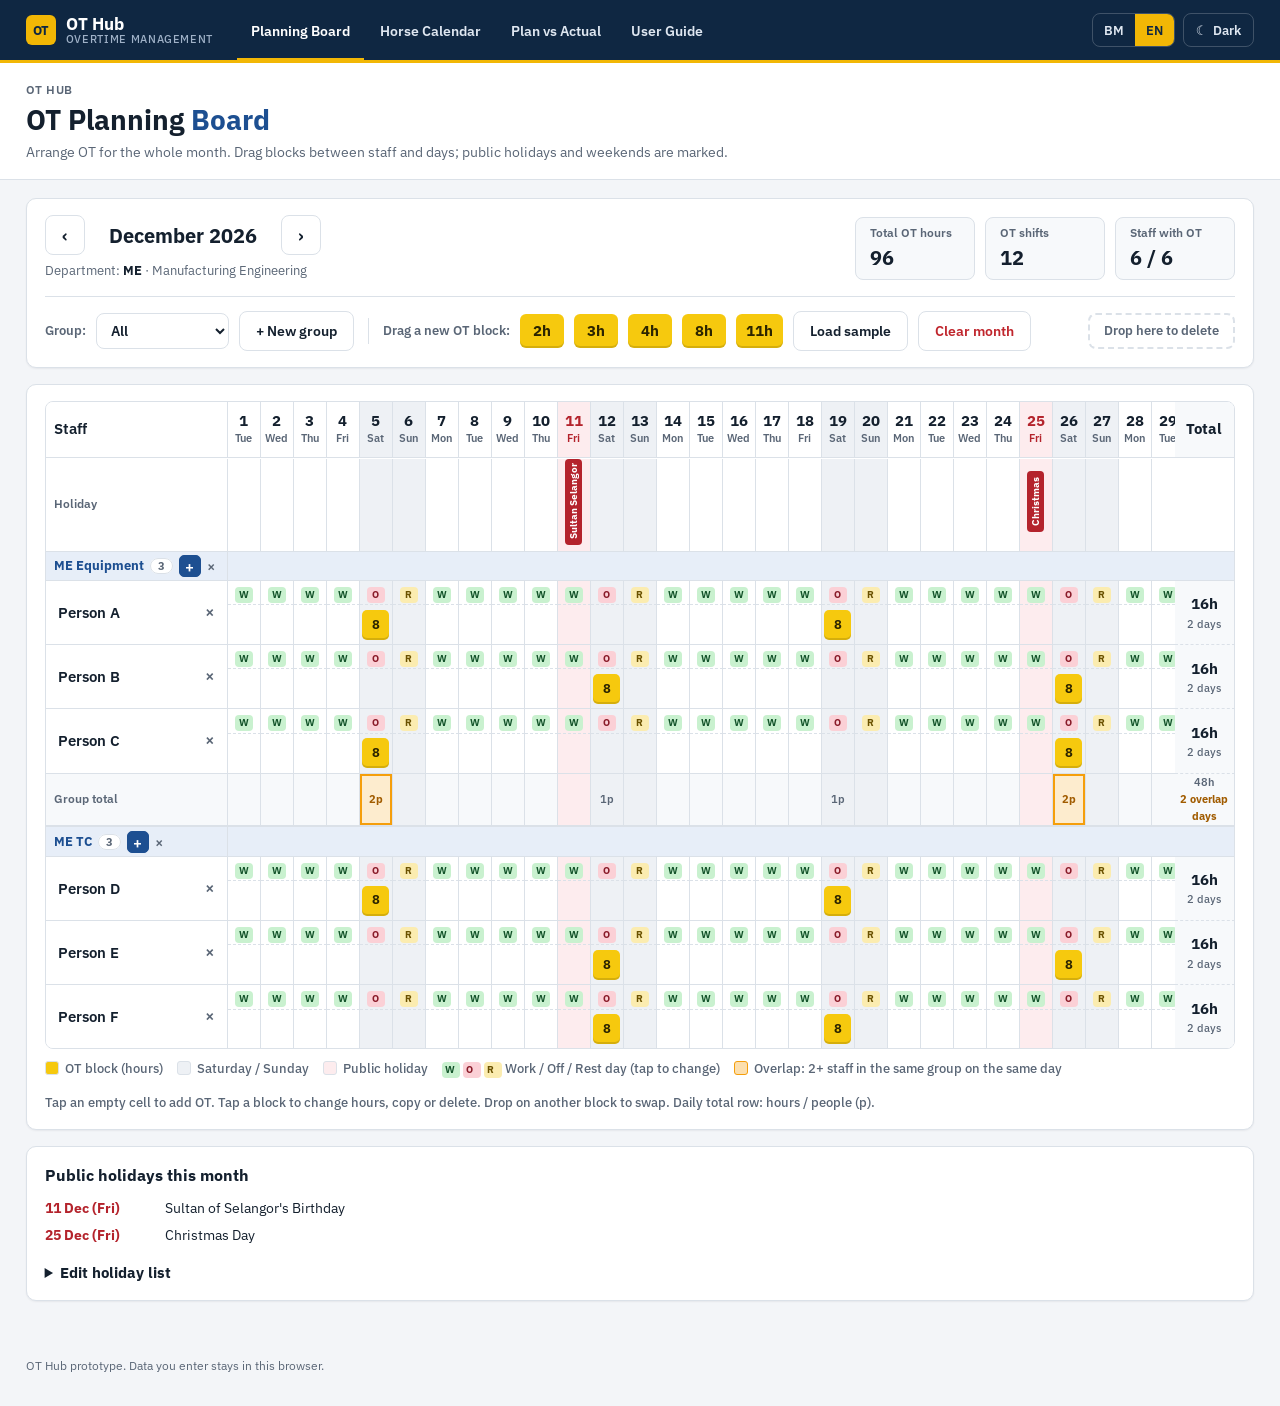
==== commit b56c9bfc: "Planning Board: work status row, tap-to-add OT, group dropdown and new groups, realistic sample" ====
--- a/index.html
+++ b/index.html
@@ -64,6 +64,20 @@
 .toast.on{opacity:1}
 textarea{-webkit-user-select:text;user-select:text}
 .mblock{display:grid;gap:6px}
+#gview{min-height:36px;padding:4px 10px;font-weight:600;font-size:14px;background:var(--card)}
+.gform{display:flex;gap:6px;align-items:center}.gform[hidden]{display:none}
+.gform input{min-height:36px;width:220px;font-size:14px}.gform button{min-height:36px}
+tr.wsr td,tr.wsr th{height:22px}
+tr.wsr td{border-bottom:1px dashed var(--line);cursor:pointer}
+td.wsc{background:var(--card)}
+.st{display:inline-block;min-width:18px;padding:0 3px;border-radius:4px;font-size:10px;font-weight:700;line-height:16px}
+.stW{background:#c9f1cf;color:#13532a}.stO{background:#fbd0d6;color:#8a1c2a}.stR{background:#fbecb0;color:#6b5200}
+:root[data-theme=dark] .stW{background:#1d4a2b;color:#a6efb9}:root[data-theme=dark] .stO{background:#56202a;color:#ffb3bd}:root[data-theme=dark] .stR{background:#4f4111;color:#ffe48a}
+tr.otr td.cell{height:40px}
+.pnew,.pedit{display:flex;gap:6px;align-items:center;flex-wrap:wrap}
+.pnew .lbl{font-size:13px;font-weight:600;color:var(--mute);margin-right:2px}
+.pk{min-width:40px;height:32px;cursor:pointer;border:0;font-size:14px}
+tr.grp .x.gdel{float:none;font-size:14px;margin-left:2px;vertical-align:middle}
 .dept{font-size:13px;color:var(--mute)}.dept b{color:var(--ink)}
 .hub-seg2{display:flex;border:1px solid var(--line);border-radius:8px;overflow:hidden}
 .hub-seg2 button{min-height:34px;border:0;border-radius:0;background:var(--card);color:var(--ink);font-size:13px;padding:0 12px}
@@ -95,7 +109,7 @@
       </div>
     </div>
     <div class="pal">
-      <span class="lbl" data-t="grpL"></span><div class="hub-seg2" id="gview"></div><span class="sep"></span><span class="lbl" data-t="drag"></span>
+      <span class="lbl" data-t="grpL"></span><select id="gview" aria-label="Group"></select><button class="alt" id="gNew" type="button" data-t="gNew"></button><form id="gForm" class="gform" hidden><input id="gName" maxlength="40" data-tp="gPh" aria-label="Group name"><button type="submit" data-t="gAdd"></button><button type="button" class="alt" id="gCancel" data-t="cancel"></button></form><span class="sep"></span><span class="lbl" data-t="drag"></span>
       <span class="chip" data-new="2">2h</span><span class="chip" data-new="3">3h</span><span class="chip" data-new="4">4h</span><span class="chip" data-new="8">8h</span><span class="chip" data-new="11">11h</span>
             <button class="alt" id="sample" data-t="sample"></button>
       <button class="warn" id="clear" data-t="clear"></button>
@@ -105,7 +119,7 @@
 
   <section class="card">
     <div class="wrap" id="wrap"><table id="grid"></table></div>
-    <div class="legend"><span><i style="background:var(--ot)"></i><span data-t="lgOt"></span></span><span><i style="background:var(--we)"></i><span data-t="lgWe"></span></span><span><i style="background:var(--ph)"></i><span data-t="lgPh"></span></span><span><i class="lov"></i><span data-t="lgOv"></span></span><span data-t="lgTip"></span></div>
+    <div class="legend"><span><i style="background:var(--ot)"></i><span data-t="lgOt"></span></span><span><i style="background:var(--we)"></i><span data-t="lgWe"></span></span><span><i style="background:var(--ph)"></i><span data-t="lgPh"></span></span><span><span class="st stW">W</span> <span class="st stO">O</span> <span class="st stR">R</span> <span data-t="lgWs"></span></span><span><i class="lov"></i><span data-t="lgOv"></span></span><span data-t="lgTip"></span></div>
   </section>
 
   <section class="card">
@@ -120,8 +134,11 @@
 </main>
 
 <div class="pop" id="pop" role="dialog" aria-label="OT block">
+  <div class="pnew" id="pNew"><span class="lbl" data-t="pick"></span><button type="button" class="chip pk" data-h="1">1h</button><button type="button" class="chip pk" data-h="2">2h</button><button type="button" class="chip pk" data-h="3">3h</button><button type="button" class="chip pk" data-h="4">4h</button><button type="button" class="chip pk" data-h="5">5h</button><button type="button" class="chip pk" data-h="8">8h</button><button type="button" class="chip pk" data-h="11">11h</button><button class="alt" type="button" data-pclose aria-label="Close">✕</button></div>
+  <div class="pedit" id="pEdit">
   <button class="alt" id="pMinus" aria-label="Less hours">−</button><span id="pVal">3</span><button class="alt" id="pPlus" aria-label="More hours">+</button>
   <button class="alt" id="pCopy" data-t="copy"></button><button class="warn" id="pDel" data-t="del"></button><button class="alt" id="pClose" aria-label="Close">✕</button>
+  </div>
 </div>
 <div class="toast" id="toast"></div>
 
@@ -135,39 +152,40 @@
 2027-02-07 Chinese New Year (2nd day)`;
 const TX = {
  en: {sHrs:"Total OT hours", sCnt:"OT shifts", sPpl:"Staff with OT", drag:"Drag a new OT block:", add:"+ Add staff", sample:"Load sample", clear:"Clear month", clearQ:"Tap again to clear", trash:"Drop here to delete",
-  lgOt:"OT block (hours)", lgWe:"Saturday / Sunday", lgPh:"Public holiday", dept:"Department:", grpL:"Group:", all:"All", gtot:"Group total", addTo:"Add staff to", lgOv:"Overlap: 2+ staff in the same group on the same day", ovTip:n=>`${n} staff from this group on OT this day`, ovN:n=>`${n} overlap day${n>1?"s":""}`, lgTip:"Tap a block to change hours, copy or delete. Drop on another block to swap. Daily total row: hours / people (p).",
+  lgOt:"OT block (hours)", lgWe:"Saturday / Sunday", lgPh:"Public holiday", dept:"Department:", grpL:"Group:", gNew:"+ New group", gAdd:"Create", cancel:"Cancel", gPh:"New group name, e.g. ME Process", gMade:n=>`Group "${n}" created. Use + on the group to add staff.`, gDel:"Delete group", pick:"OT hours:", wsName:{W:"Working day",O:"Off day",R:"Rest day"}, lgWs:"Work / Off / Rest day (tap to change)", all:"All", gtot:"Group total", addTo:"Add staff to", lgOv:"Overlap: 2+ staff in the same group on the same day", ovTip:n=>`${n} staff from this group on OT this day`, ovN:n=>`${n} overlap day${n>1?"s":""}`, lgTip:"Tap an empty cell to add OT. Tap a block to change hours, copy or delete. Drop on another block to swap. Daily total row: hours / people (p).",
   hTitle:"Public holidays this month", hEdit:"Edit holiday list", hHint:"One per line: YYYY-MM-DD Name. Shared with the Horse Calendar.", hSave:"Save holidays", copy:"Copy", del:"Delete",
   staff:"Staff", hol:"Holiday", total:"Total", dtot:"Daily total", day:"day", days:"days", noHol:"No public holidays in this month.", sun:"Falls on Sunday: check replacement holiday", sat:"Falls on Saturday",
   tDel:"OT block deleted", tCopy:v=>`Copied ${v}h. Tap empty cells to paste. Press Esc or tap outside the board to stop.`, tRm:n=>`${n} removed`, rmQ:"Remove?", tSample:"Sample plan loaded (December 2026)", tClr:"Month cleared", tHol:"Holidays saved", person:"Person",
   WD:["Sun","Mon","Tue","Wed","Thu","Fri","Sat"], MN:["January","February","March","April","May","June","July","August","September","October","November","December"]},
  ms: {sHrs:"Jumlah jam OT", sCnt:"Syif OT", sPpl:"Pekerja ada OT", drag:"Heret blok OT baru:", add:"+ Tambah pekerja", sample:"Isi contoh", clear:"Kosongkan bulan", clearQ:"Tekan lagi untuk kosongkan", trash:"Lepas di sini untuk padam",
-  lgOt:"Blok OT (jam)", lgWe:"Sabtu / Ahad", lgPh:"Cuti umum", dept:"Jabatan:", grpL:"Grup:", all:"Semua", gtot:"Jumlah grup", addTo:"Tambah pekerja ke", lgOv:"Bertindih: 2+ pekerja grup sama pada hari sama", ovTip:n=>`${n} pekerja grup ini OT hari ini`, ovN:n=>`${n} hari bertindih`, lgTip:"Ketik blok untuk ubah jam, salin atau padam. Lepas atas blok lain untuk tukar. Baris jumlah harian: jam / orang (p).",
+  lgOt:"Blok OT (jam)", lgWe:"Sabtu / Ahad", lgPh:"Cuti umum", dept:"Jabatan:", grpL:"Grup:", gNew:"+ Grup baru", gAdd:"Cipta", cancel:"Batal", gPh:"Nama grup baru, cth ME Process", gMade:n=>`Grup "${n}" dicipta. Guna + pada grup untuk tambah pekerja.`, gDel:"Padam grup", pick:"Jam OT:", wsName:{W:"Hari bekerja",O:"Hari cuti (OFF)",R:"Hari rehat (REST)"}, lgWs:"Kerja / Off / Rehat (ketik untuk ubah)", all:"Semua", gtot:"Jumlah grup", addTo:"Tambah pekerja ke", lgOv:"Bertindih: 2+ pekerja grup sama pada hari sama", ovTip:n=>`${n} pekerja grup ini OT hari ini`, ovN:n=>`${n} hari bertindih`, lgTip:"Ketik petak kosong untuk tambah OT. Ketik blok untuk ubah jam, salin atau padam. Lepas atas blok lain untuk tukar. Baris jumlah harian: jam / orang (p).",
   hTitle:"Cuti umum bulan ini", hEdit:"Ubah senarai cuti", hHint:"Satu baris setiap cuti: YYYY-MM-DD Nama. Dikongsi dengan Kalendar Kuda.", hSave:"Simpan cuti", copy:"Salin", del:"Padam",
   staff:"Pekerja", hol:"Cuti", total:"Jumlah", dtot:"Jumlah harian", day:"hari", days:"hari", noHol:"Tiada cuti umum bulan ini.", sun:"Jatuh hari Ahad: semak cuti ganti", sat:"Jatuh hari Sabtu",
   tDel:"Blok OT dipadam", tCopy:v=>`${v}j disalin. Ketik petak kosong untuk tampal. Tekan Esc atau ketik luar papan untuk berhenti.`, tRm:n=>`${n} dibuang`, rmQ:"Buang?", tSample:"Contoh dimuatkan (Disember 2026)", tClr:"Bulan dikosongkan", tHol:"Cuti disimpan", person:"Person",
   WD:["Ahd","Isn","Sel","Rab","Kha","Jum","Sab"], MN:["Januari","Februari","Mac","April","Mei","Jun","Julai","Ogos","September","Oktober","November","Disember"]}
 };
 let X = TX[(window.HUB && HUB.lang) || "en"] || TX.en;
-function applyT() { X = TX[(window.HUB && HUB.lang) || "en"] || TX.en; document.querySelectorAll("[data-t]").forEach(e => e.textContent = X[e.dataset.t]); }
+function applyT() { X = TX[(window.HUB && HUB.lang) || "en"] || TX.en; document.querySelectorAll("[data-t]").forEach(e => e.textContent = X[e.dataset.t]); document.querySelectorAll("[data-tp]").forEach(e => e.placeholder = X[e.dataset.tp]); }
 document.addEventListener("hub:lang", () => { applyT(); render(); });
 const pad = n => String(n).padStart(2, "0");
 const iso = (y, m, d) => `${y}-${pad(m + 1)}-${pad(d)}`;
 
 // ---------- state ----------
-const KEY = "otb:v2";
+const KEY = "otb:v3";
 let S = null;
 function sample() {
   const groups = [{id: "eq", name: "ME Equipment"}, {id: "tc", name: "ME TC"}];
   const people = ["Person A","Person B","Person C","Person D","Person E","Person F"].map((n, i) => ({id: "p" + (i + 1), name: n, g: i < 3 ? "eq" : "tc"}));
   const ot = {};
-  const put = (p, d, h) => ot[`p${p}|2026-12-${pad(d)}`] = h;
-  // ME Equipment: staggered so only one person per day
-  [[1,1,3],[1,4,3],[1,8,3],[1,12,8],[1,16,3],[1,22,3],[2,2,3],[2,9,3],[2,15,3],[2,19,8],[2,23,3],[2,29,3],[3,3,3],[3,10,3],[3,14,3],[3,17,3],[3,26,8],[3,30,3],
-  // ME TC: staggered, with one overlap on 15 Dec to show the warning
-   [4,1,3],[4,7,3],[4,11,11],[4,15,3],[4,21,3],[4,28,3],[5,2,3],[5,8,3],[5,13,8],[5,16,3],[5,22,3],[5,29,3],[6,3,3],[6,9,3],[6,15,3],[6,20,8],[6,23,3],[6,30,3]].forEach(a => put(...a));
-  return {y: 2026, m: 11, dept: "ME", groups, people, ot, view: "all"};
-}
-function load() { try { S = JSON.parse(localStorage.getItem(KEY)); } catch (e) {} if (!S || !S.people || !S.groups) S = sample(); }
+  // Real pattern: Mon-Fri work, Sat OFF, Sun REST; each person works 2 Saturdays (OFF day) x 8h.
+  // December 2026 Saturdays: 5, 12, 19, 26. 3 people x 2 Saturdays = 6 slots on 4 Saturdays.
+  const sat = {p1: [5, 19], p2: [12, 26], p3: [5, 26], p4: [5, 19], p5: [12, 26], p6: [12, 19]};
+  for (const [p, ds] of Object.entries(sat)) for (const d of ds) ot[`${p}|2026-12-${pad(d)}`] = 8;
+  return {y: 2026, m: 11, dept: "ME", groups, people, ot, ws: {}, view: "all"};
+}
+function load() { try { S = JSON.parse(localStorage.getItem(KEY)); } catch (e) {} if (!S || !S.people || !S.groups) S = sample(); if (!S.ws) S.ws = {}; }
+const WS_NEXT = {W: "O", O: "R", R: "W"};
+function wsOf(P, D) { return S.ws[`${P.id}|${D.k}`] || (D.w === 0 ? "R" : D.w === 6 ? "O" : "W"); }
 function save() { try { localStorage.setItem(KEY, JSON.stringify(S)); } catch (e) {} }
 function holText() { try { return localStorage.getItem("kk-hol") || DEF_HOL; } catch (e) { return DEF_HOL; } }
 function holidays() {
@@ -194,18 +212,21 @@
   for (const G of groups) {
     const mem = S.people.filter(P => P.g === G.id);
     const gt = days.map(() => ({h: 0, n: 0}));
-    h += `<tr class="grp"><th class="nm"><span class="gname">${esc(G.name)}</span> <span class="gcnt">${mem.length}</span><button class="gadd" data-add="${G.id}" aria-label="${X.addTo} ${esc(G.name)}">+</button></th><td class="grow" colspan="${days.length + 1}"></td></tr>`;
+    h += `<tr class="grp"><th class="nm"><span class="gname">${esc(G.name)}</span> <span class="gcnt">${mem.length}</span><button class="gadd" data-add="${G.id}" aria-label="${X.addTo} ${esc(G.name)}" title="${X.addTo} ${esc(G.name)}">+</button><button class="x gdel" data-gdel="${G.id}" aria-label="${X.gDel} ${esc(G.name)}" title="${X.gDel}">×</button></th><td class="grow" colspan="${days.length + 1}"></td></tr>`;
     for (const P of mem) {
       let pH = 0, pN = 0; shown++;
-      h += `<tr><th class="nm"><span class="pn" contenteditable="true" spellcheck="false" data-p="${P.id}">${esc(P.name)}</span><button class="x" data-del="${P.id}" aria-label="Remove ${esc(P.name)}">×</button></th>`;
+      h += `<tr class="wsr"><th class="nm" rowspan="2"><span class="pn" contenteditable="true" spellcheck="false" data-p="${P.id}">${esc(P.name)}</span><button class="x" data-del="${P.id}" aria-label="Remove ${esc(P.name)}">×</button></th>`;
+      days.forEach(D => { const w = wsOf(P, D); h += `<td class="wsc ${cls(D)}" data-ws="${P.id}|${D.k}" title="${X.wsName[w]}"><span class="st st${w}">${w}</span></td>`; });
+      let rowOt = "";
       days.forEach((D, i) => {
         const v = S.ot[`${P.id}|${D.k}`];
         if (v) { pH += v; pN++; dayTot[i].h += v; dayTot[i].n++; gt[i].h += v; gt[i].n++; }
-        h += `<td class="cell ${cls(D)}" data-p="${P.id}" data-k="${D.k}">${v ? `<span class="chip" data-p="${P.id}" data-k="${D.k}">${v}</span>` : ""}</td>`;
+        rowOt += `<td class="cell ${cls(D)}" data-p="${P.id}" data-k="${D.k}">${v ? `<span class="chip" data-p="${P.id}" data-k="${D.k}">${v}</span>` : ""}</td>`;
       });
+      h += `<td class="tot" rowspan="2">__TOT__</td></tr><tr class="otr">${rowOt}</tr>`;
       if (pN) ppl++;
       gH += pH; gN += pN;
-      h += `<td class="tot">${pH}h<small>${pN} ${pN === 1 ? X.day : X.days}</small></td></tr>`;
+      h = h.replace("__TOT__", `${pH}h<small>${pN} ${pN === 1 ? X.day : X.days}</small>`);
     }
     const gSum = gt.reduce((a, b) => a + b.h, 0), ov = gt.filter(t => t.n > 1).length;
     h += `<tr class="gsum"><th class="nm">${X.gtot}</th>`;
@@ -217,8 +238,7 @@
   h += `<td class="tot">${gH}h</td></tr></tfoot>`;
   $("grid").innerHTML = h;
   $("sHrs").textContent = gH; $("sCnt").textContent = gN; $("sPpl").textContent = `${ppl} / ${shown}`;
-  document.querySelectorAll("#gview button").forEach(b => b.classList.toggle("on", b.dataset.v === S.view));
-  $("gview").innerHTML = [["all", X.all], ...S.groups.map(G => [G.id, G.name])].map(([v, t]) => `<button type="button" data-v="${v}" class="${v === S.view ? "on" : ""}">${esc(t)}</button>`).join("");
+  $("gview").innerHTML = [["all", X.all], ...S.groups.map(G => [G.id, G.name])].map(([v, t]) => `<option value="${v}"${v === S.view ? " selected" : ""}>${esc(t)}</option>`).join("");
   // holiday list
   const list = days.filter(D => D.hol);
   $("hlist").innerHTML = list.length ? list.map(D => `<li><span class="dt">${D.d} ${X.MN[m].slice(0, 3)} (${X.WD[D.w]})</span><span>${esc(D.hol)}</span>${D.w === 0 ? `<span class="tag">${X.sun}</span>` : D.w === 6 ? `<span class="tag">${X.sat}</span>` : ""}</li>`).join("") : `<li style="color:var(--mute)">${X.noHol}</li>`;
@@ -232,7 +252,7 @@
 let drag = null, pasteVal = 0;
 document.addEventListener("pointerdown", e => {
   const c = e.target.closest(".chip");
-  if (!c) return;
+  if (!c || c.classList.contains("pk")) return;
   e.preventDefault();
   drag = {src: c, x0: e.clientX, y0: e.clientY, moved: false, val: c.dataset.new ? +c.dataset.new : S.ot[`${c.dataset.p}|${c.dataset.k}`], from: c.dataset.new ? null : {p: c.dataset.p, k: c.dataset.k}, ghost: null, tgt: null};
 });
@@ -272,10 +292,10 @@
 }
 
 // ---------- popover: edit hours, copy, delete ----------
-let popAt = null;
-function openPop(at, el) {
-  popAt = at; const r = el.getBoundingClientRect(), p = $("pop");
-  $("pVal").textContent = S.ot[`${at.p}|${at.k}`] + "h";
+let popAt = null, popMode = "edit";
+function openPop(at, el, mode) {
+  popAt = at; popMode = mode || "edit"; $("pNew").style.display = popMode === "new" ? "flex" : "none"; $("pEdit").style.display = popMode === "new" ? "none" : "flex"; const r = el.getBoundingClientRect(), p = $("pop");
+  if (popMode === "edit") $("pVal").textContent = S.ot[`${at.p}|${at.k}`] + "h";
   p.classList.add("on");
   const pw = p.offsetWidth;
   p.style.left = Math.max(8, Math.min(innerWidth - pw - 8, r.left + r.width / 2 - pw / 2)) + "px";
@@ -294,7 +314,13 @@
     if (c && !c.querySelector(".chip")) { S.ot[`${c.dataset.p}|${c.dataset.k}`] = pasteVal; save(); render(); document.querySelectorAll("td.cell").forEach(x => x.classList.add("paste")); return; }
     if (!c) { pasteVal = 0; document.querySelectorAll("td.cell").forEach(x => x.classList.remove("paste")); }
   }
-  if (popAt && !e.target.closest(".pop") && !e.target.closest(".chip")) closePop();
+  if (popAt && !e.target.closest(".pop") && !e.target.closest(".chip") && !e.target.closest("td.cell")) closePop();
+  const c = e.target.closest("td.cell");
+  if (c && !pasteVal && !c.querySelector(".chip")) openPop({p: c.dataset.p, k: c.dataset.k}, c, "new");
+});
+document.addEventListener("click", e => {
+  const b = e.target.closest(".pk"); if (b && popAt) { S.ot[`${popAt.p}|${popAt.k}`] = +b.dataset.h; save(); closePop(); render(); return; }
+  if (e.target.closest("[data-pclose]")) closePop();
 });
 document.addEventListener("keydown", e => { if (e.key === "Escape") { closePop(); pasteVal = 0; document.querySelectorAll("td.cell").forEach(x => x.classList.remove("paste")); } });
 
@@ -312,7 +338,31 @@
   const n = S.people.length, id = "p" + Date.now().toString(36);
   S.people.push({id, name: X.person + " " + (n < 26 ? String.fromCharCode(65 + n) : n + 1), g: a.dataset.add}); save(); render();
 });
-document.addEventListener("click", e => { const b = e.target.closest("#gview button"); if (!b) return; S.view = b.dataset.v; save(); render(); });
+$("gview").addEventListener("change", e => { S.view = e.target.value; save(); render(); });
+$("gNew").onclick = () => { $("gForm").hidden = false; $("gName").value = ""; $("gName").focus(); };
+$("gCancel").onclick = () => { $("gForm").hidden = true; };
+$("gForm").onsubmit = e => {
+  e.preventDefault(); const n = $("gName").value.trim(); if (!n) return;
+  const id = "g" + Date.now().toString(36); S.groups.push({id, name: n}); S.view = id; save(); $("gForm").hidden = true; render(); toast(X.gMade(n));
+};
+document.addEventListener("click", e => {
+  const x = e.target.closest("[data-gdel]"); if (!x) return;
+  const id = x.dataset.gdel, G = S.groups.find(g => g.id === id);
+  if (!x.dataset.arm) { x.dataset.arm = 1; x.textContent = X.rmQ; x.style.color = "var(--bad)"; x.style.fontSize = "11px"; setTimeout(() => { if (x.isConnected) { delete x.dataset.arm; x.textContent = "×"; x.style.color = ""; x.style.fontSize = ""; } }, 3000); return; }
+  const ids = S.people.filter(p => p.g === id).map(p => p.id);
+  S.people = S.people.filter(p => p.g !== id); S.groups = S.groups.filter(g => g.id !== id);
+  for (const k of Object.keys(S.ot)) if (ids.includes(k.split("|")[0])) delete S.ot[k];
+  if (S.view === id) S.view = "all"; save(); render(); toast(X.tRm(G.name));
+});
+// work status: tap to cycle W -> OFF -> REST
+document.addEventListener("click", e => {
+  const c = e.target.closest("td.wsc"); if (!c) return;
+  const [pid, k] = c.dataset.ws.split("|"); const P = S.people.find(p => p.id === pid);
+  const D = {k, w: new Date(k + "T12:00").getDay()};
+  const nx = WS_NEXT[wsOf(P, D)], def = D.w === 0 ? "R" : D.w === 6 ? "O" : "W";
+  if (nx === def) delete S.ws[c.dataset.ws]; else S.ws[c.dataset.ws] = nx;
+  save(); render();
+});
 
 // ---------- month & toolbar ----------
 $("prev").onclick = () => { S.m--; if (S.m < 0) { S.m = 11; S.y--; } save(); render(); };
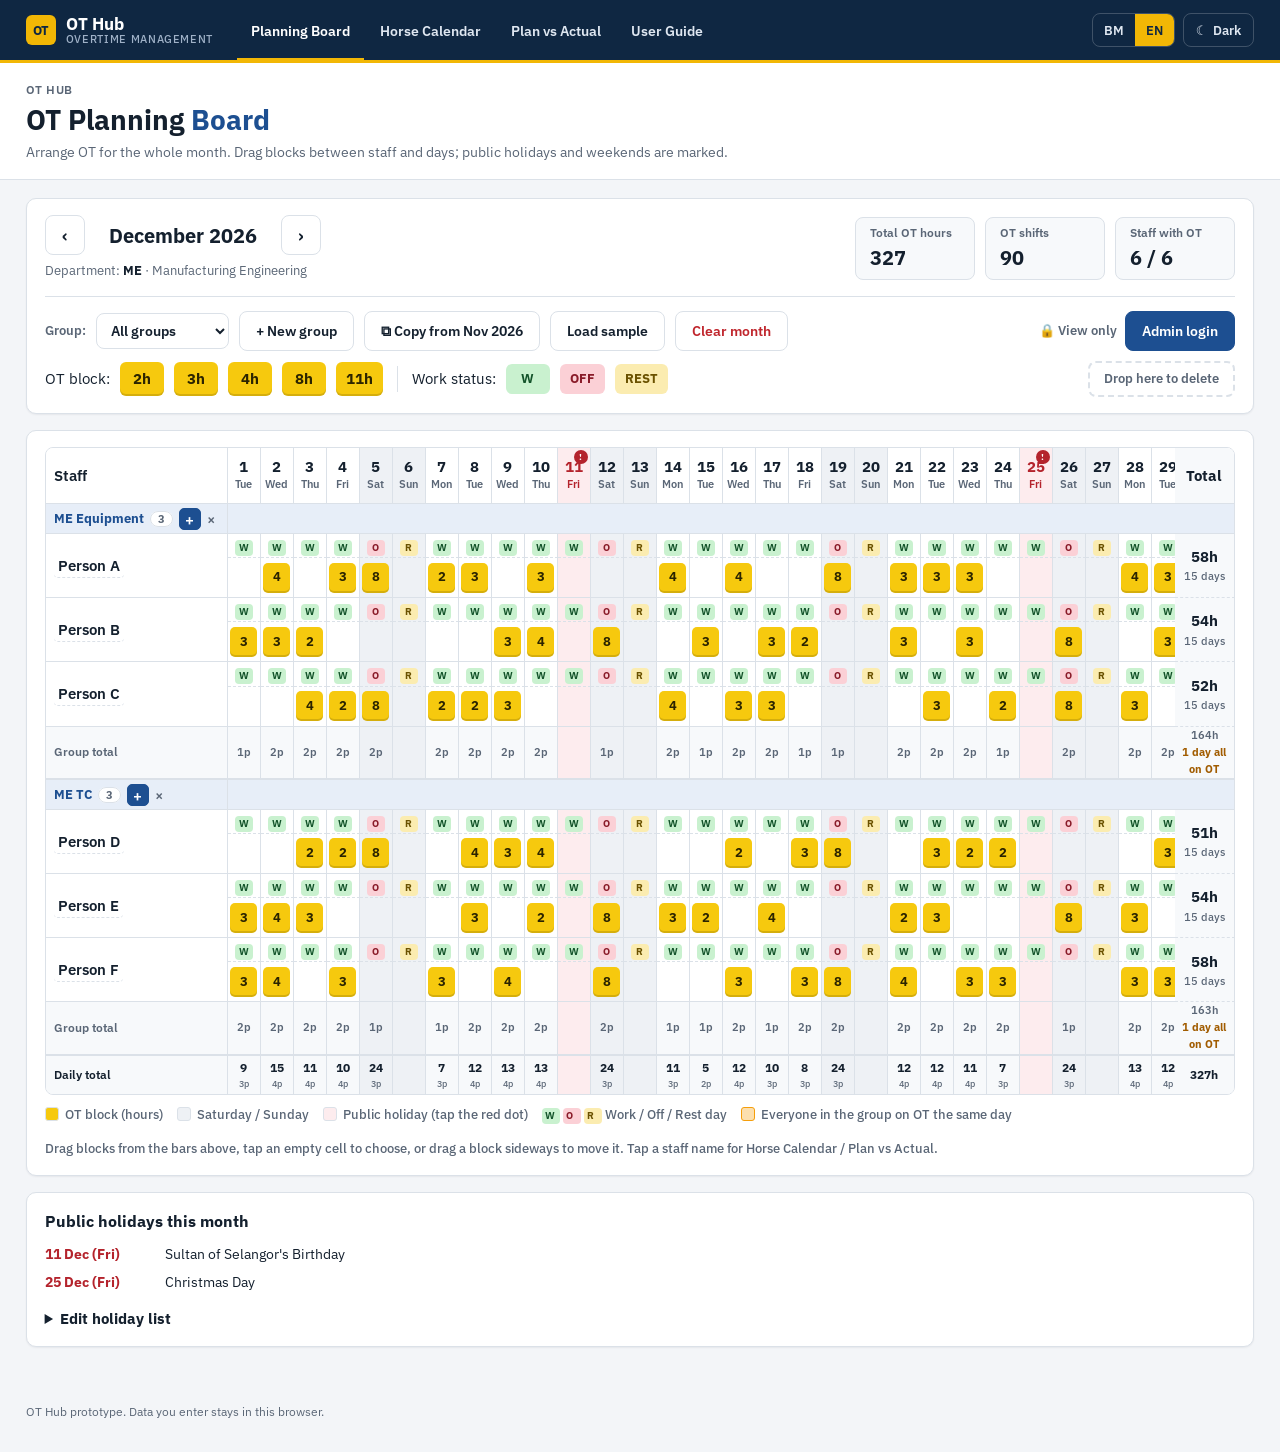
==== commit 5a8e5573: "Planning Board v4: admin mode, status palette, holiday icons, staff menu, copy previous month, 3x/we" ====
--- a/index.html
+++ b/index.html
@@ -25,7 +25,6 @@
 table{width:100%;border-collapse:separate;border-spacing:0;font-variant-numeric:tabular-nums}
 th,td{border-right:1px solid var(--line);border-bottom:1px solid var(--line);padding:0;text-align:center}
 thead th{position:sticky;top:0;background:var(--card);z-index:3}
-thead tr.hl th{top:57px}
 .nm{position:sticky;left:0;z-index:2;background:var(--card);text-align:left;min-width:150px;padding:0 8px;font-weight:600;white-space:nowrap}
 thead .nm{z-index:4}
 .day{width:33px;min-width:33px;height:56px;line-height:1.1}
@@ -68,7 +67,7 @@
 .gform{display:flex;gap:6px;align-items:center}.gform[hidden]{display:none}
 .gform input{min-height:36px;width:220px;font-size:14px}.gform button{min-height:36px}
 tr.wsr td,tr.wsr th{height:22px}
-tr.wsr td{border-bottom:1px dashed var(--line);cursor:pointer}
+tr.wsr td{border-bottom:1px dashed var(--line)}
 td.wsc{background:var(--card)}
 .st{display:inline-block;min-width:18px;padding:0 3px;border-radius:4px;font-size:10px;font-weight:700;line-height:16px}
 .stW{background:#c9f1cf;color:#13532a}.stO{background:#fbd0d6;color:#8a1c2a}.stR{background:#fbecb0;color:#6b5200}
@@ -94,6 +93,39 @@
 tr.gsum td.ov{background:#f59e0b33!important;color:var(--warn);font-weight:700;box-shadow:inset 0 0 0 2px #f59e0b}
 .ovc{color:var(--warn)!important;font-weight:700!important}
 .lov{background:#f59e0b55!important;border-color:#f59e0b!important}
+/* v4 additions */
+.day{position:relative}
+.hico{position:absolute;top:2px;right:2px;width:14px;height:14px;min-height:0;padding:0;border:0;border-radius:50%;background:var(--phInk);color:#fff;font:700 9px/14px var(--font);cursor:pointer}
+.tip{position:fixed;z-index:70;background:var(--bar);color:#fff;font-size:13px;font-weight:600;padding:8px 12px;border-radius:8px;box-shadow:0 8px 24px #0004;pointer-events:none;max-width:260px}
+.tip small{display:block;color:#b9c6d6;font-weight:500}
+.pal2{display:flex;flex-wrap:wrap;gap:10px;align-items:center;margin-top:10px}
+.wchip{display:inline-flex;align-items:center;justify-content:center;min-width:44px;height:30px;padding:0 10px;border-radius:6px;font-weight:700;font-size:13px;cursor:grab;touch-action:none}
+td.wsc .st{cursor:grab;touch-action:none}
+td.wsc.tgt{outline:3px solid var(--pri);outline-offset:-3px}
+.pn{cursor:pointer;font-weight:600;border-bottom:1px dashed var(--line)}
+.pn:hover{color:var(--pri);border-bottom-color:var(--pri)}
+.menu{position:fixed;z-index:65;background:var(--card);border:1px solid var(--line);border-radius:10px;box-shadow:0 12px 32px #0f172a40;padding:6px;display:none;min-width:230px}
+.menu.on{display:block}
+.menu .mh{font-size:12px;font-weight:700;color:var(--mute);padding:6px 10px 4px;text-transform:uppercase;letter-spacing:.04em}
+.menu button{display:flex;width:100%;justify-content:flex-start;gap:8px;background:none;border:0;color:var(--ink);min-height:36px;padding:0 10px;font-weight:600;border-radius:6px}
+.menu button:hover{background:var(--soft);filter:none}
+.menu button.d{color:var(--bad)}
+.menu hr{border:0;border-top:1px solid var(--line);margin:4px 0}
+.adm{display:flex;align-items:center;gap:8px;margin-left:auto}
+.adm .badge{display:inline-flex;align-items:center;gap:6px;background:#0f7a4a1a;color:var(--ok);border:1px solid #0f7a4a55;border-radius:999px;padding:4px 12px;font-weight:700;font-size:13px;font-variant-numeric:tabular-nums}
+.adm .badge i{width:8px;height:8px;border-radius:50%;background:var(--ok);display:inline-block}
+.lockbar{display:flex;align-items:center;gap:6px;color:var(--mute);font-size:13px;font-weight:600}
+.modal{position:fixed;inset:0;z-index:90;background:#0b162499;display:none;align-items:center;justify-content:center;padding:16px}
+.modal.on{display:flex}
+.mbox{background:var(--card);border:1px solid var(--line);border-radius:12px;max-width:380px;width:100%;padding:20px;box-shadow:0 20px 50px #0006}
+.mbox h3{margin:0 0 6px;font-size:18px}
+.mbox p{margin:0 0 14px;color:var(--mute);font-size:14px}
+.mbox label{display:grid;gap:4px;font-size:13px;font-weight:600;color:var(--mute);margin-bottom:10px}
+.mbox input{width:100%;-webkit-user-select:text;user-select:text}
+.mbox .act{display:flex;gap:8px;justify-content:flex-end;margin-top:6px}
+.mbox .err{color:var(--bad);font-size:13px;font-weight:600;min-height:18px;margin:0}
+.warnico{width:40px;height:40px;border-radius:50%;background:#f59e0b22;color:var(--warn);display:grid;place-items:center;font-weight:800;font-size:20px;margin-bottom:10px}
+body.view .chip:not(.pk),body.view .wchip,body.view td.wsc .st{cursor:not-allowed}
 </style>
 </head>
 <body data-page="board">
@@ -109,10 +141,20 @@
       </div>
     </div>
     <div class="pal">
-      <span class="lbl" data-t="grpL"></span><select id="gview" aria-label="Group"></select><button class="alt" id="gNew" type="button" data-t="gNew"></button><form id="gForm" class="gform" hidden><input id="gName" maxlength="40" data-tp="gPh" aria-label="Group name"><button type="submit" data-t="gAdd"></button><button type="button" class="alt" id="gCancel" data-t="cancel"></button></form><span class="sep"></span><span class="lbl" data-t="drag"></span>
+      <span class="lbl" data-t="grpL"></span><select id="gview" aria-label="Group"></select>
+      <button class="alt" id="gNew" type="button" data-t="gNew"></button>
+      <form id="gForm" class="gform" hidden><input id="gName" maxlength="40" data-tp="gPh" aria-label="Group name"><button type="submit" data-t="gAdd"></button><button type="button" class="alt" id="gCancel" data-t="cancel"></button></form>
+      <button class="alt" id="copyPrev" type="button"></button>
+      <button class="alt" id="sample" type="button" data-t="sample"></button>
+      <button class="warn" id="clear" type="button" data-t="clear"></button>
+      <div class="adm" id="adm"></div>
+    </div>
+    <div class="pal2">
+      <span class="lbl" data-t="drag"></span>
       <span class="chip" data-new="2">2h</span><span class="chip" data-new="3">3h</span><span class="chip" data-new="4">4h</span><span class="chip" data-new="8">8h</span><span class="chip" data-new="11">11h</span>
-            <button class="alt" id="sample" data-t="sample"></button>
-      <button class="warn" id="clear" data-t="clear"></button>
+      <span class="sep"></span>
+      <span class="lbl" data-t="dragWs"></span>
+      <span class="wchip stW" data-nws="W">W</span><span class="wchip stO" data-nws="O">OFF</span><span class="wchip stR" data-nws="R">REST</span>
       <div class="trash" id="trash" data-t="trash"></div>
     </div>
   </section>
@@ -135,14 +177,30 @@
 
 <div class="pop" id="pop" role="dialog" aria-label="OT block">
   <div class="pnew" id="pNew"><span class="lbl" data-t="pick"></span><button type="button" class="chip pk" data-h="1">1h</button><button type="button" class="chip pk" data-h="2">2h</button><button type="button" class="chip pk" data-h="3">3h</button><button type="button" class="chip pk" data-h="4">4h</button><button type="button" class="chip pk" data-h="5">5h</button><button type="button" class="chip pk" data-h="8">8h</button><button type="button" class="chip pk" data-h="11">11h</button><button class="alt" type="button" data-pclose aria-label="Close">✕</button></div>
+  <div class="pnew" id="pWs"><span class="lbl" data-t="pickWs"></span><button type="button" class="wchip stW pw" data-w="W">W</button><button type="button" class="wchip stO pw" data-w="O">OFF</button><button type="button" class="wchip stR pw" data-w="R">REST</button><button class="alt" type="button" data-pclose aria-label="Close">✕</button></div>
   <div class="pedit" id="pEdit">
-  <button class="alt" id="pMinus" aria-label="Less hours">−</button><span id="pVal">3</span><button class="alt" id="pPlus" aria-label="More hours">+</button>
-  <button class="alt" id="pCopy" data-t="copy"></button><button class="warn" id="pDel" data-t="del"></button><button class="alt" id="pClose" aria-label="Close">✕</button>
+    <button class="alt" id="pMinus" type="button" aria-label="Less hours">−</button><span id="pVal">3</span><button class="alt" id="pPlus" type="button" aria-label="More hours">+</button>
+    <button class="alt" id="pCopy" type="button" data-t="copy"></button><button class="warn" id="pDel" type="button" data-t="del"></button><button class="alt" type="button" data-pclose aria-label="Close">✕</button>
   </div>
 </div>
+<div class="menu" id="menu" role="menu"></div>
+<div class="tip" id="tip" hidden></div>
 <div class="toast" id="toast"></div>
 
+<div class="modal" id="mLock" role="dialog" aria-modal="true" aria-labelledby="mLockT">
+  <div class="mbox"><div class="warnico">!</div><h3 id="mLockT" data-t="lockT"></h3><p data-t="lockP"></p>
+    <div class="act"><button class="alt" type="button" data-mclose data-t="cancel"></button><button type="button" id="lockLogin" data-t="login"></button></div></div>
+</div>
+<div class="modal" id="mLogin" role="dialog" aria-modal="true" aria-labelledby="mLoginT">
+  <form class="mbox" id="loginForm"><h3 id="mLoginT" data-t="loginT"></h3><p data-t="loginP"></p>
+    <label><span data-t="uid"></span><input id="uid" autocomplete="username" inputmode="numeric"></label>
+    <label><span data-t="pwd"></span><input id="pwd" type="password" autocomplete="current-password"></label>
+    <p class="err" id="lErr"></p>
+    <div class="act"><button class="alt" type="button" data-mclose data-t="cancel"></button><button type="submit" data-t="login"></button></div></form>
+</div>
+
 <script>
+{
 const $ = id => document.getElementById(id);
 const DEF_HOL = `2026-12-11 Sultan of Selangor's Birthday
 2026-12-25 Christmas Day
@@ -150,49 +208,109 @@
 2027-02-01 Federal Territory Day
 2027-02-06 Chinese New Year
 2027-02-07 Chinese New Year (2nd day)`;
+const pad = n => String(n).padStart(2, "0");
+const iso = (y, m, d) => `${y}-${pad(m + 1)}-${pad(d)}`;
+const esc = s => String(s).replace(/[&<>"]/g, c => ({"&": "&amp;", "<": "&lt;", ">": "&gt;", '"': "&quot;"}[c]));
+
+// ---------- text ----------
 const TX = {
- en: {sHrs:"Total OT hours", sCnt:"OT shifts", sPpl:"Staff with OT", drag:"Drag a new OT block:", add:"+ Add staff", sample:"Load sample", clear:"Clear month", clearQ:"Tap again to clear", trash:"Drop here to delete",
-  lgOt:"OT block (hours)", lgWe:"Saturday / Sunday", lgPh:"Public holiday", dept:"Department:", grpL:"Group:", gNew:"+ New group", gAdd:"Create", cancel:"Cancel", gPh:"New group name, e.g. ME Process", gMade:n=>`Group "${n}" created. Use + on the group to add staff.`, gDel:"Delete group", pick:"OT hours:", wsName:{W:"Working day",O:"Off day",R:"Rest day"}, lgWs:"Work / Off / Rest day (tap to change)", all:"All", gtot:"Group total", addTo:"Add staff to", lgOv:"Overlap: 2+ staff in the same group on the same day", ovTip:n=>`${n} staff from this group on OT this day`, ovN:n=>`${n} overlap day${n>1?"s":""}`, lgTip:"Tap an empty cell to add OT. Tap a block to change hours, copy or delete. Drop on another block to swap. Daily total row: hours / people (p).",
+ en: {sHrs:"Total OT hours", sCnt:"OT shifts", sPpl:"Staff with OT", drag:"OT block:", dragWs:"Work status:", sample:"Load sample", clear:"Clear month", clearQ:"Tap again to clear", trash:"Drop here to delete",
+  dept:"Department:", grpL:"Group:", all:"All groups", gNew:"+ New group", gAdd:"Create", cancel:"Cancel", gPh:"New group name, e.g. ME Process", gMade:n=>`Group "${n}" created. Use + on the group to add staff.`, gDel:"Delete group", addTo:"Add staff to",
+  lgOt:"OT block (hours)", lgWe:"Saturday / Sunday", lgPh:"Public holiday (tap the red dot)", lgWs:"Work / Off / Rest day", lgOv:"Everyone in the group on OT the same day",
+  lgTip:"Drag blocks from the bars above, tap an empty cell to choose, or drag a block sideways to move it. Tap a staff name for Horse Calendar / Plan vs Actual.",
   hTitle:"Public holidays this month", hEdit:"Edit holiday list", hHint:"One per line: YYYY-MM-DD Name. Shared with the Horse Calendar.", hSave:"Save holidays", copy:"Copy", del:"Delete",
-  staff:"Staff", hol:"Holiday", total:"Total", dtot:"Daily total", day:"day", days:"days", noHol:"No public holidays in this month.", sun:"Falls on Sunday: check replacement holiday", sat:"Falls on Saturday",
+  staff:"Staff", total:"Total", dtot:"Daily total", gtot:"Group total", day:"day", days:"days", noHol:"No public holidays in this month.", sun:"Falls on Sunday: check replacement holiday", sat:"Falls on Saturday",
   tDel:"OT block deleted", tCopy:v=>`Copied ${v}h. Tap empty cells to paste. Press Esc or tap outside the board to stop.`, tRm:n=>`${n} removed`, rmQ:"Remove?", tSample:"Sample plan loaded (December 2026)", tClr:"Month cleared", tHol:"Holidays saved", person:"Person",
+  copyPrev:m=>`⧉ Copy from ${m}`, copyQ:"Tap again to replace this month", tCopied:(a,b,n)=>`Copied ${a} → ${b}: ${n} OT blocks. Adjust and you are done.`, noSrc:m=>`${m} has no OT to copy.`, pick:"OT hours:", pickWs:"Work status:", wsName:{W:"Working day",O:"Off day",R:"Rest day"}, ovTip:n=>`${n} staff from this group on OT this day`, ovN:n=>`${n} day${n>1?"s":""} all on OT`,
+  mOpen:"Open this person in", mCal:"Horse Calendar", mPlan:"Plan vs Actual", mRen:"Rename", mDel:"Remove from board", renQ:"New name",
+  adminIn:"Admin login", adminOn:"Admin", adminOut:"Exit admin", viewOnly:"View only", lockT:"Admin permission needed", lockP:"This board is locked. Only an admin can add, move or change OT blocks and work status.", login:"Log in", loginT:"Admin login", loginP:"Enter your admin ID and password.", uid:"Admin ID", pwd:"Password", bad:"Wrong ID or password.", tIn:"Admin mode on. It ends after 3 minutes without activity.", tOut:"Admin mode ended.", tIdle:"Admin mode ended after 3 minutes without activity.", left:"left",
   WD:["Sun","Mon","Tue","Wed","Thu","Fri","Sat"], MN:["January","February","March","April","May","June","July","August","September","October","November","December"]},
- ms: {sHrs:"Jumlah jam OT", sCnt:"Syif OT", sPpl:"Pekerja ada OT", drag:"Heret blok OT baru:", add:"+ Tambah pekerja", sample:"Isi contoh", clear:"Kosongkan bulan", clearQ:"Tekan lagi untuk kosongkan", trash:"Lepas di sini untuk padam",
-  lgOt:"Blok OT (jam)", lgWe:"Sabtu / Ahad", lgPh:"Cuti umum", dept:"Jabatan:", grpL:"Grup:", gNew:"+ Grup baru", gAdd:"Cipta", cancel:"Batal", gPh:"Nama grup baru, cth ME Process", gMade:n=>`Grup "${n}" dicipta. Guna + pada grup untuk tambah pekerja.`, gDel:"Padam grup", pick:"Jam OT:", wsName:{W:"Hari bekerja",O:"Hari cuti (OFF)",R:"Hari rehat (REST)"}, lgWs:"Kerja / Off / Rehat (ketik untuk ubah)", all:"Semua", gtot:"Jumlah grup", addTo:"Tambah pekerja ke", lgOv:"Bertindih: 2+ pekerja grup sama pada hari sama", ovTip:n=>`${n} pekerja grup ini OT hari ini`, ovN:n=>`${n} hari bertindih`, lgTip:"Ketik petak kosong untuk tambah OT. Ketik blok untuk ubah jam, salin atau padam. Lepas atas blok lain untuk tukar. Baris jumlah harian: jam / orang (p).",
+ ms: {sHrs:"Jumlah jam OT", sCnt:"Syif OT", sPpl:"Pekerja ada OT", drag:"Blok OT:", dragWs:"Status kerja:", sample:"Isi contoh", clear:"Kosongkan bulan", clearQ:"Tekan lagi untuk kosongkan", trash:"Lepas di sini untuk padam",
+  dept:"Jabatan:", grpL:"Grup:", all:"Semua grup", gNew:"+ Grup baru", gAdd:"Cipta", cancel:"Batal", gPh:"Nama grup baru, cth ME Process", gMade:n=>`Grup "${n}" dicipta. Guna + pada grup untuk tambah pekerja.`, gDel:"Padam grup", addTo:"Tambah pekerja ke",
+  lgOt:"Blok OT (jam)", lgWe:"Sabtu / Ahad", lgPh:"Cuti umum (ketik titik merah)", lgWs:"Kerja / Off / Rehat", lgOv:"Semua ahli grup OT pada hari sama",
+  lgTip:"Heret blok dari bar di atas, ketik petak kosong untuk pilih, atau heret blok ke tepi untuk alih. Ketik nama pekerja untuk Kalendar Kuda / Plan vs Actual.",
   hTitle:"Cuti umum bulan ini", hEdit:"Ubah senarai cuti", hHint:"Satu baris setiap cuti: YYYY-MM-DD Nama. Dikongsi dengan Kalendar Kuda.", hSave:"Simpan cuti", copy:"Salin", del:"Padam",
-  staff:"Pekerja", hol:"Cuti", total:"Jumlah", dtot:"Jumlah harian", day:"hari", days:"hari", noHol:"Tiada cuti umum bulan ini.", sun:"Jatuh hari Ahad: semak cuti ganti", sat:"Jatuh hari Sabtu",
+  staff:"Pekerja", total:"Jumlah", dtot:"Jumlah harian", gtot:"Jumlah grup", day:"hari", days:"hari", noHol:"Tiada cuti umum bulan ini.", sun:"Jatuh hari Ahad: semak cuti ganti", sat:"Jatuh hari Sabtu",
   tDel:"Blok OT dipadam", tCopy:v=>`${v}j disalin. Ketik petak kosong untuk tampal. Tekan Esc atau ketik luar papan untuk berhenti.`, tRm:n=>`${n} dibuang`, rmQ:"Buang?", tSample:"Contoh dimuatkan (Disember 2026)", tClr:"Bulan dikosongkan", tHol:"Cuti disimpan", person:"Person",
+  copyPrev:m=>`⧉ Salin dari ${m}`, copyQ:"Tekan lagi untuk ganti bulan ini", tCopied:(a,b,n)=>`Disalin ${a} → ${b}: ${n} blok OT. Ubah sikit dan siap.`, noSrc:m=>`${m} tiada OT untuk disalin.`, pick:"Jam OT:", pickWs:"Status kerja:", wsName:{W:"Hari bekerja",O:"Hari cuti (OFF)",R:"Hari rehat (REST)"}, ovTip:n=>`${n} pekerja grup ini OT hari ini`, ovN:n=>`${n} hari semua OT`,
+  mOpen:"Buka pekerja ini di", mCal:"Kalendar Kuda", mPlan:"Plan vs Actual", mRen:"Tukar nama", mDel:"Buang dari papan", renQ:"Nama baru",
+  adminIn:"Log masuk admin", adminOn:"Admin", adminOut:"Keluar admin", viewOnly:"Lihat sahaja", lockT:"Perlu kebenaran admin", lockP:"Papan ini dikunci. Hanya admin boleh tambah, alih atau ubah blok OT dan status kerja.", login:"Log masuk", loginT:"Log masuk admin", loginP:"Masukkan ID dan kata laluan admin.", uid:"ID admin", pwd:"Kata laluan", bad:"ID atau kata laluan salah.", tIn:"Mod admin aktif. Tamat selepas 3 minit tanpa aktiviti.", tOut:"Mod admin tamat.", tIdle:"Mod admin tamat selepas 3 minit tanpa aktiviti.", left:"lagi",
   WD:["Ahd","Isn","Sel","Rab","Kha","Jum","Sab"], MN:["Januari","Februari","Mac","April","Mei","Jun","Julai","Ogos","September","Oktober","November","Disember"]}
 };
-let X = TX[(window.HUB && HUB.lang) || "en"] || TX.en;
+let X = TX.en;
 function applyT() { X = TX[(window.HUB && HUB.lang) || "en"] || TX.en; document.querySelectorAll("[data-t]").forEach(e => e.textContent = X[e.dataset.t]); document.querySelectorAll("[data-tp]").forEach(e => e.placeholder = X[e.dataset.tp]); }
-document.addEventListener("hub:lang", () => { applyT(); render(); });
-const pad = n => String(n).padStart(2, "0");
-const iso = (y, m, d) => `${y}-${pad(m + 1)}-${pad(d)}`;
 
 // ---------- state ----------
-const KEY = "otb:v3";
+const KEY = "otb:v4";
 let S = null;
+function seeded(seed) { let s = seed >>> 0; return () => { s = (s * 1664525 + 1013904223) >>> 0; return s / 4294967296; }; }
 function sample() {
   const groups = [{id: "eq", name: "ME Equipment"}, {id: "tc", name: "ME TC"}];
   const people = ["Person A","Person B","Person C","Person D","Person E","Person F"].map((n, i) => ({id: "p" + (i + 1), name: n, g: i < 3 ? "eq" : "tc"}));
-  const ot = {};
-  // Real pattern: Mon-Fri work, Sat OFF, Sun REST; each person works 2 Saturdays (OFF day) x 8h.
-  // December 2026 Saturdays: 5, 12, 19, 26. 3 people x 2 Saturdays = 6 slots on 4 Saturdays.
+  const y = 2026, m = 11, nd = 31, H = holidays(DEF_HOL), rnd = seeded(20261201), ot = {};
+  // Each person: 3 OT per week (Mon-Sun). Saturdays (OFF day) are 8h, twice a month; the rest are weekday OT after the shift.
   const sat = {p1: [5, 19], p2: [12, 26], p3: [5, 26], p4: [5, 19], p5: [12, 26], p6: [12, 19]};
-  for (const [p, ds] of Object.entries(sat)) for (const d of ds) ot[`${p}|2026-12-${pad(d)}`] = 8;
-  return {y: 2026, m: 11, dept: "ME", groups, people, ot, ws: {}, view: "all"};
-}
-function load() { try { S = JSON.parse(localStorage.getItem(KEY)); } catch (e) {} if (!S || !S.people || !S.groups) S = sample(); if (!S.ws) S.ws = {}; }
-const WS_NEXT = {W: "O", O: "R", R: "W"};
-function wsOf(P, D) { return S.ws[`${P.id}|${D.k}`] || (D.w === 0 ? "R" : D.w === 6 ? "O" : "W"); }
+  const weeks = []; let cur = [];
+  for (let d = 1; d <= nd; d++) { cur.push(d); if (new Date(y, m, d).getDay() === 0 || d === nd) { weeks.push(cur); cur = []; } }
+  for (const G of groups) {
+    const mem = people.filter(P => P.g === G.id);
+    for (const wk of weeks) {
+      const load = {};
+      const order = mem.slice().sort(() => rnd() - .5);
+      for (const P of order) {
+        let need = 3;
+        for (const d of wk) if (sat[P.id].includes(d)) { ot[`${P.id}|${iso(y, m, d)}`] = 8; load[d] = (load[d] || 0) + 1; need--; }
+        const cand = wk.filter(d => { const w = new Date(y, m, d).getDay(); return w >= 1 && w <= 5 && !H[iso(y, m, d)]; })
+          .map(d => ({d, r: rnd()})).sort((a, b) => (load[a.d] || 0) - (load[b.d] || 0) || a.r - b.r);
+        for (const {d} of cand.slice(0, need)) { ot[`${P.id}|${iso(y, m, d)}`] = [3, 3, 3, 2, 4][Math.floor(rnd() * 5)]; load[d] = (load[d] || 0) + 1; }
+      }
+    }
+  }
+  return {y, m, dept: "ME", groups, people, ot, ws: {}, view: "all"};
+}
+function load() { try { S = JSON.parse(localStorage.getItem(KEY)); } catch (e) {} if (!S || !S.people || !S.groups) { S = sample(); save(); } if (!S.ws) S.ws = {}; }
 function save() { try { localStorage.setItem(KEY, JSON.stringify(S)); } catch (e) {} }
 function holText() { try { return localStorage.getItem("kk-hol") || DEF_HOL; } catch (e) { return DEF_HOL; } }
-function holidays() {
+function holidays(txt) {
   const h = {};
-  for (const l of holText().split(/\r?\n/)) { const m = l.match(/(\d{4})-(\d{1,2})-(\d{1,2})\s*(.*)/); if (m) h[iso(+m[1], +m[2] - 1, +m[3])] = m[4].trim() || "Public holiday"; }
+  for (const l of (txt || holText()).split(/\r?\n/)) { const m = l.match(/(\d{4})-(\d{1,2})-(\d{1,2})\s*(.*)/); if (m) h[iso(+m[1], +m[2] - 1, +m[3])] = m[4].trim() || "Public holiday"; }
   return h;
 }
+const defWs = w => w === 0 ? "R" : w === 6 ? "O" : "W";
+const wkOf = k => new Date(k + "T12:00").getDay();
+function wsOf(pid, k) { return S.ws[`${pid}|${k}`] || defWs(wkOf(k)); }
+function setWs(pid, k, v) { const key = `${pid}|${k}`; if (v === defWs(wkOf(k))) delete S.ws[key]; else S.ws[key] = v; }
+
+// ---------- admin ----------
+const IDLE = 180;
+let admin = false, idleLeft = IDLE, idleT = null;
+try { const u = +sessionStorage.getItem("otb-admin-until"); if (u > Date.now()) { admin = true; idleLeft = Math.round((u - Date.now()) / 1000); } } catch (e) {}
+function paintAdmin() {
+  document.body.classList.toggle("view", !admin);
+  const mm = `${Math.floor(idleLeft / 60)}:${pad(idleLeft % 60)}`;
+  $("adm").innerHTML = admin
+    ? `<span class="badge" title="${X.tIn}"><i></i>${X.adminOn} · ${mm} ${X.left}</span><button class="alt" type="button" id="aOut">${X.adminOut}</button>`
+    : `<span class="lockbar">🔒 ${X.viewOnly}</span><button type="button" id="aIn">${X.adminIn}</button>`;
+}
+function startAdmin() { admin = true; idleLeft = IDLE; tick(); clearInterval(idleT); idleT = setInterval(tick, 1000); toast(X.tIn); }
+function stopAdmin(msg) { admin = false; clearInterval(idleT); try { sessionStorage.removeItem("otb-admin-until"); } catch (e) {} closePop(); paintAdmin(); toast(msg || X.tOut); }
+function tick() { if (!admin) return; idleLeft--; if (idleLeft <= 0) return stopAdmin(X.tIdle); try { sessionStorage.setItem("otb-admin-until", Date.now() + idleLeft * 1000); } catch (e) {} paintAdmin(); }
+function poke() { if (admin) { idleLeft = IDLE; } }
+["pointerdown", "keydown", "wheel"].forEach(ev => document.addEventListener(ev, poke, {passive: true}));
+if (admin) { clearInterval(idleT); idleT = setInterval(tick, 1000); }
+function can() { if (admin) return true; openModal("mLock"); return false; }
+function openModal(id) { $(id).classList.add("on"); if (id === "mLogin") { $("lErr").textContent = ""; $("uid").value = ""; $("pwd").value = ""; setTimeout(() => $("uid").focus(), 50); } else setTimeout(() => $("lockLogin").focus(), 50); }
+function closeModal() { document.querySelectorAll(".modal").forEach(m => m.classList.remove("on")); }
+document.addEventListener("click", e => {
+  if (e.target.closest("[data-mclose]") || e.target.classList.contains("modal")) closeModal();
+  if (e.target.closest("#aIn") || e.target.closest("#lockLogin")) { closeModal(); openModal("mLogin"); }
+  if (e.target.closest("#aOut")) stopAdmin();
+});
+$("loginForm").onsubmit = e => {
+  e.preventDefault();
+  if ($("uid").value.trim() === "1" && $("pwd").value === "1") { closeModal(); startAdmin(); }
+  else { $("lErr").textContent = X.bad; $("pwd").value = ""; $("pwd").focus(); }
+};
 
 // ---------- render ----------
 function render() {
@@ -202,35 +320,28 @@
   for (let d = 1; d <= nd; d++) { const k = iso(y, m, d), w = new Date(y, m, d).getDay(); days.push({d, k, w, hol: H[k], wk: w === 0 || w === 6}); }
   const cls = D => D.hol ? "hol" : D.wk ? "wkend" : "";
   let h = `<thead><tr><th class="nm">${X.staff}</th>`;
-  for (const D of days) h += `<th class="day ${cls(D)}"${D.hol ? ` title="${D.hol}"` : ""}><span class="d">${D.d}</span><span class="w">${X.WD[D.w]}</span></th>`;
-  h += `<th class="tot">${X.total}</th></tr><tr class="hl"><th class="nm" style="font-size:12px;color:var(--mute)">${X.hol}</th>`;
-  for (const D of days) h += `<th class="${cls(D)}">${D.hol ? `<span class="hp" title="${D.hol} (${X.WD[D.w]})">${short(D.hol)}</span>` : ""}</th>`;
-  h += `<th class="tot"></th></tr></thead><tbody>`;
+  for (const D of days) h += `<th class="day ${cls(D)}"><span class="d">${D.d}</span><span class="w">${X.WD[D.w]}</span>${D.hol ? `<button type="button" class="hico" data-hol="${D.k}" aria-label="${esc(D.hol)}">!</button>` : ""}</th>`;
+  h += `<th class="tot">${X.total}</th></tr></thead><tbody>`;
   const dayTot = days.map(() => ({h: 0, n: 0}));
   let gH = 0, gN = 0, ppl = 0, shown = 0;
-  const groups = S.groups.filter(G => S.view === "all" || S.view === G.id);
-  for (const G of groups) {
-    const mem = S.people.filter(P => P.g === G.id);
-    const gt = days.map(() => ({h: 0, n: 0}));
-    h += `<tr class="grp"><th class="nm"><span class="gname">${esc(G.name)}</span> <span class="gcnt">${mem.length}</span><button class="gadd" data-add="${G.id}" aria-label="${X.addTo} ${esc(G.name)}" title="${X.addTo} ${esc(G.name)}">+</button><button class="x gdel" data-gdel="${G.id}" aria-label="${X.gDel} ${esc(G.name)}" title="${X.gDel}">×</button></th><td class="grow" colspan="${days.length + 1}"></td></tr>`;
+  for (const G of S.groups.filter(G => S.view === "all" || S.view === G.id)) {
+    const mem = S.people.filter(P => P.g === G.id), gt = days.map(() => ({h: 0, n: 0}));
+    h += `<tr class="grp"><th class="nm"><span class="gname">${esc(G.name)}</span> <span class="gcnt">${mem.length}</span><button type="button" class="gadd" data-add="${G.id}" title="${X.addTo} ${esc(G.name)}" aria-label="${X.addTo} ${esc(G.name)}">+</button><button type="button" class="x gdel" data-gdel="${G.id}" title="${X.gDel}" aria-label="${X.gDel} ${esc(G.name)}">×</button></th><td class="grow" colspan="${days.length + 1}"></td></tr>`;
     for (const P of mem) {
-      let pH = 0, pN = 0; shown++;
-      h += `<tr class="wsr"><th class="nm" rowspan="2"><span class="pn" contenteditable="true" spellcheck="false" data-p="${P.id}">${esc(P.name)}</span><button class="x" data-del="${P.id}" aria-label="Remove ${esc(P.name)}">×</button></th>`;
-      days.forEach(D => { const w = wsOf(P, D); h += `<td class="wsc ${cls(D)}" data-ws="${P.id}|${D.k}" title="${X.wsName[w]}"><span class="st st${w}">${w}</span></td>`; });
-      let rowOt = "";
+      let pH = 0, pN = 0, rowOt = ""; shown++;
+      h += `<tr class="wsr"><th class="nm" rowspan="2"><span class="pn" role="button" tabindex="0" data-pm="${P.id}">${esc(P.name)}</span></th>`;
+      for (const D of days) { const w = wsOf(P.id, D.k); h += `<td class="wsc ${cls(D)}" data-p="${P.id}" data-k="${D.k}" title="${X.wsName[w]}"><span class="st st${w}" data-ws="${w}" data-p="${P.id}" data-k="${D.k}">${w}</span></td>`; }
       days.forEach((D, i) => {
         const v = S.ot[`${P.id}|${D.k}`];
         if (v) { pH += v; pN++; dayTot[i].h += v; dayTot[i].n++; gt[i].h += v; gt[i].n++; }
         rowOt += `<td class="cell ${cls(D)}" data-p="${P.id}" data-k="${D.k}">${v ? `<span class="chip" data-p="${P.id}" data-k="${D.k}">${v}</span>` : ""}</td>`;
       });
-      h += `<td class="tot" rowspan="2">__TOT__</td></tr><tr class="otr">${rowOt}</tr>`;
-      if (pN) ppl++;
-      gH += pH; gN += pN;
-      h = h.replace("__TOT__", `${pH}h<small>${pN} ${pN === 1 ? X.day : X.days}</small>`);
+      if (pN) ppl++; gH += pH; gN += pN;
+      h += `<td class="tot" rowspan="2">${pH}h<small>${pN} ${pN === 1 ? X.day : X.days}</small></td></tr><tr class="otr">${rowOt}</tr>`;
     }
-    const gSum = gt.reduce((a, b) => a + b.h, 0), ov = gt.filter(t => t.n > 1).length;
+    const lim = Math.max(2, mem.length), gSum = gt.reduce((a, b) => a + b.h, 0), ov = gt.filter(t => t.n >= lim).length;
     h += `<tr class="gsum"><th class="nm">${X.gtot}</th>`;
-    days.forEach((D, i) => h += `<td class="${cls(D)}${gt[i].n > 1 ? " ov" : ""}"${gt[i].n > 1 ? ` title="${X.ovTip(gt[i].n)}"` : ""}>${gt[i].n ? gt[i].n + "p" : ""}</td>`);
+    days.forEach((D, i) => h += `<td class="${cls(D)}${gt[i].n >= lim ? " ov" : ""}"${gt[i].n ? ` title="${X.ovTip(gt[i].n)}"` : ""}>${gt[i].n ? gt[i].n + "p" : ""}</td>`);
     h += `<td class="tot">${gSum}h${ov ? `<small class="ovc">${X.ovN(ov)}</small>` : ""}</td></tr>`;
   }
   h += `</tbody><tfoot><tr><td class="nm">${X.dtot}</td>`;
@@ -239,114 +350,183 @@
   $("grid").innerHTML = h;
   $("sHrs").textContent = gH; $("sCnt").textContent = gN; $("sPpl").textContent = `${ppl} / ${shown}`;
   $("gview").innerHTML = [["all", X.all], ...S.groups.map(G => [G.id, G.name])].map(([v, t]) => `<option value="${v}"${v === S.view ? " selected" : ""}>${esc(t)}</option>`).join("");
-  // holiday list
   const list = days.filter(D => D.hol);
   $("hlist").innerHTML = list.length ? list.map(D => `<li><span class="dt">${D.d} ${X.MN[m].slice(0, 3)} (${X.WD[D.w]})</span><span>${esc(D.hol)}</span>${D.w === 0 ? `<span class="tag">${X.sun}</span>` : D.w === 6 ? `<span class="tag">${X.sat}</span>` : ""}</li>`).join("") : `<li style="color:var(--mute)">${X.noHol}</li>`;
   $("hol").value = holText();
-}
-function short(n) { return n.replace(/'s Birthday/i, "").replace(/\(.*?\)/g, "").split(/\s+/).filter(w => w && !/^(of|the|day)$/i.test(w)).slice(0, 2).join(" "); }
-function esc(s) { return String(s).replace(/[&<>"]/g, c => ({"&": "&amp;", "<": "&lt;", ">": "&gt;", '"': "&quot;"}[c])); }
-function toast(t) { const e = $("toast"); e.textContent = t; e.classList.add("on"); clearTimeout(toast.t); toast.t = setTimeout(() => e.classList.remove("on"), 1800); }
-
-// ---------- drag & drop (mouse, touch, pen) ----------
+  const pv = prevYM(); if (!cpArm) $("copyPrev").textContent = X.copyPrev(`${X.MN[pv.m].slice(0, 3)} ${pv.y}`);
+  paintAdmin();
+}
+function toast(t) { const e = $("toast"); e.textContent = t; e.classList.add("on"); clearTimeout(toast.t); toast.t = setTimeout(() => e.classList.remove("on"), 2200); }
+
+// ---------- holiday tooltip ----------
+function showTip(b) {
+  const k = b.dataset.hol, H = holidays(), r = b.getBoundingClientRect(), t = $("tip");
+  t.innerHTML = `${esc(H[k] || "")}<small>${+k.slice(8)} ${X.MN[+k.slice(5, 7) - 1]} · ${X.WD[wkOf(k)]}</small>`; t.hidden = false;
+  t.style.left = Math.max(8, Math.min(innerWidth - t.offsetWidth - 8, r.left + r.width / 2 - t.offsetWidth / 2)) + "px"; t.style.top = (r.bottom + 8) + "px";
+}
+document.addEventListener("pointerover", e => { const b = e.target.closest(".hico"); if (b) showTip(b); });
+document.addEventListener("pointerout", e => { if (e.target.closest(".hico")) $("tip").hidden = true; });
+document.addEventListener("click", e => { const b = e.target.closest(".hico"); if (b) { showTip(b); clearTimeout(showTip.t); showTip.t = setTimeout(() => $("tip").hidden = true, 3000); } });
+
+// ---------- drag & drop: OT blocks and work status (mouse, touch, pen) ----------
 let drag = null, pasteVal = 0;
 document.addEventListener("pointerdown", e => {
-  const c = e.target.closest(".chip");
-  if (!c || c.classList.contains("pk")) return;
+  const ot = e.target.closest(".chip"), ws = e.target.closest(".wchip,td.wsc .st");
+  const el = ot && !ot.classList.contains("pk") ? ot : ws && !ws.classList.contains("pw") ? ws : null;
+  if (!el) return;
   e.preventDefault();
-  drag = {src: c, x0: e.clientX, y0: e.clientY, moved: false, val: c.dataset.new ? +c.dataset.new : S.ot[`${c.dataset.p}|${c.dataset.k}`], from: c.dataset.new ? null : {p: c.dataset.p, k: c.dataset.k}, ghost: null, tgt: null};
+  const kind = el.classList.contains("chip") ? "ot" : "ws";
+  const fresh = kind === "ot" ? el.dataset.new : el.dataset.nws;
+  const val = kind === "ot" ? (fresh ? +fresh : S.ot[`${el.dataset.p}|${el.dataset.k}`]) : (fresh || el.dataset.ws);
+  drag = {kind, el, val, x0: e.clientX, y0: e.clientY, moved: false, from: fresh ? null : {p: el.dataset.p, k: el.dataset.k}, ghost: null, tgt: null};
 });
 document.addEventListener("pointermove", e => {
   if (!drag) return;
   if (!drag.moved && Math.hypot(e.clientX - drag.x0, e.clientY - drag.y0) < 6) return;
-  if (!drag.moved) { drag.moved = true; closePop(); const g = drag.src.cloneNode(true); g.textContent = drag.val + "h"; g.classList.add("ghost"); document.body.append(g); drag.ghost = g; if (drag.from) drag.src.style.opacity = .3; }
+  if (!drag.moved) {
+    if (!admin) { drag = null; return void can(); }
+    drag.moved = true; closePop();
+    const g = document.createElement("span"); g.className = (drag.kind === "ot" ? "chip" : `wchip st${drag.val}`) + " ghost"; g.textContent = drag.kind === "ot" ? drag.val + "h" : drag.val;
+    document.body.append(g); drag.ghost = g; if (drag.from) drag.el.style.opacity = .3;
+  }
   drag.ghost.style.left = e.clientX + "px"; drag.ghost.style.top = e.clientY + "px";
-  const el = document.elementFromPoint(e.clientX, e.clientY);
-  const cell = el && el.closest("td.cell"), tr = el && el.closest("#trash");
+  const at = document.elementFromPoint(e.clientX, e.clientY);
+  const cell = at && at.closest(drag.kind === "ot" ? "td.cell" : "td.wsc"), tr = at && at.closest("#trash");
   if (drag.tgt && drag.tgt !== cell) drag.tgt.classList.remove("tgt");
   drag.tgt = cell; if (cell) cell.classList.add("tgt");
   $("trash").classList.toggle("hot", !!tr); drag.trash = !!tr;
-  autoScroll(e);
-});
-document.addEventListener("pointerup", e => {
+  const w = $("wrap"), r = w.getBoundingClientRect();
+  if (e.clientX > r.right - 40) w.scrollLeft += 14; else if (e.clientX < r.left + 190 && e.clientX > r.left) w.scrollLeft -= 14;
+});
+document.addEventListener("pointerup", () => {
   if (!drag) return;
   const d = drag; drag = null;
   if (d.ghost) d.ghost.remove();
   $("trash").classList.remove("hot");
   if (d.tgt) d.tgt.classList.remove("tgt");
-  if (!d.moved) { if (d.from) openPop(d.from, d.src); return; }
-  if (d.trash && d.from) { delete S.ot[`${d.from.p}|${d.from.k}`]; toast(X.tDel); }
-  else if (d.tgt) {
-    const to = `${d.tgt.dataset.p}|${d.tgt.dataset.k}`;
-    if (d.from) {
-      const fr = `${d.from.p}|${d.from.k}`;
-      if (fr !== to) { const old = S.ot[to]; S.ot[to] = d.val; if (old) S.ot[fr] = old; else delete S.ot[fr]; }
-    } else S.ot[to] = d.val;
+  if (!d.moved) {
+    if (!d.from) return;                               // tap on palette: nothing
+    if (!can()) return;
+    if (d.kind === "ot") openPop(d.from, d.el, "edit"); else openPop(d.from, d.el, "ws");
+    return;
+  }
+  if (d.kind === "ot") {
+    if (d.trash && d.from) { delete S.ot[`${d.from.p}|${d.from.k}`]; toast(X.tDel); }
+    else if (d.tgt) {
+      const to = `${d.tgt.dataset.p}|${d.tgt.dataset.k}`;
+      if (d.from) { const fr = `${d.from.p}|${d.from.k}`; if (fr !== to) { const old = S.ot[to]; S.ot[to] = d.val; if (old) S.ot[fr] = old; else delete S.ot[fr]; } }
+      else S.ot[to] = d.val;
+    }
+  } else {
+    if (d.trash && d.from) setWs(d.from.p, d.from.k, defWs(wkOf(d.from.k)));
+    else if (d.tgt) {
+      const tp = d.tgt.dataset.p, tk = d.tgt.dataset.k;
+      if (d.from) { const old = wsOf(tp, tk); setWs(tp, tk, d.val); setWs(d.from.p, d.from.k, old); }   // move = swap
+      else setWs(tp, tk, d.val);
+    }
   }
   save(); render();
 });
-function autoScroll(e) {
-  const w = $("wrap"), r = w.getBoundingClientRect(), m = 40;
-  if (e.clientX > r.right - m) w.scrollLeft += 14; else if (e.clientX < r.left + 150 + m && e.clientX > r.left) w.scrollLeft -= 14;
-  if (e.clientY > r.bottom - m) w.scrollTop += 14; else if (e.clientY < r.top + m && e.clientY > r.top) w.scrollTop -= 14;
-}
-
-// ---------- popover: edit hours, copy, delete ----------
-let popAt = null, popMode = "edit";
+
+// ---------- popover: choose hours / status, edit block ----------
+let popAt = null;
 function openPop(at, el, mode) {
-  popAt = at; popMode = mode || "edit"; $("pNew").style.display = popMode === "new" ? "flex" : "none"; $("pEdit").style.display = popMode === "new" ? "none" : "flex"; const r = el.getBoundingClientRect(), p = $("pop");
-  if (popMode === "edit") $("pVal").textContent = S.ot[`${at.p}|${at.k}`] + "h";
+  popAt = at; const p = $("pop");
+  $("pNew").style.display = mode === "new" ? "flex" : "none"; $("pWs").style.display = mode === "ws" ? "flex" : "none"; $("pEdit").style.display = mode === "edit" ? "flex" : "none";
+  if (mode === "edit") $("pVal").textContent = S.ot[`${at.p}|${at.k}`] + "h";
   p.classList.add("on");
-  const pw = p.offsetWidth;
+  const r = el.getBoundingClientRect(), pw = p.offsetWidth;
   p.style.left = Math.max(8, Math.min(innerWidth - pw - 8, r.left + r.width / 2 - pw / 2)) + "px";
-  p.style.top = (r.bottom + 8 + 60 > innerHeight ? r.top - 60 : r.bottom + 8) + "px";
+  p.style.top = (r.bottom + 70 > innerHeight ? r.top - 58 : r.bottom + 8) + "px";
 }
 function closePop() { $("pop").classList.remove("on"); popAt = null; }
-function bump(n) { const k = `${popAt.p}|${popAt.k}`; S.ot[k] = Math.max(1, Math.min(16, S.ot[k] + n)); $("pVal").textContent = S.ot[k] + "h"; save(); const at = popAt; render(); popAt = at; }
+function bump(n) { const k = `${popAt.p}|${popAt.k}`; S.ot[k] = Math.max(1, Math.min(16, S.ot[k] + n)); $("pVal").textContent = S.ot[k] + "h"; save(); const a = popAt; render(); popAt = a; }
 $("pMinus").onclick = () => bump(-1);
 $("pPlus").onclick = () => bump(1);
 $("pDel").onclick = () => { delete S.ot[`${popAt.p}|${popAt.k}`]; save(); closePop(); render(); toast(X.tDel); };
-$("pClose").onclick = closePop;
-$("pCopy").onclick = () => { pasteVal = S.ot[`${popAt.p}|${popAt.k}`]; closePop(); document.body.classList.add("pasting"); document.querySelectorAll("td.cell").forEach(c => c.classList.add("paste")); toast(X.tCopy(pasteVal)); };
+$("pCopy").onclick = () => { pasteVal = S.ot[`${popAt.p}|${popAt.k}`]; closePop(); document.querySelectorAll("td.cell").forEach(c => c.classList.add("paste")); toast(X.tCopy(pasteVal)); };
+const stopPaste = () => { pasteVal = 0; document.querySelectorAll("td.cell").forEach(x => x.classList.remove("paste")); };
 document.addEventListener("click", e => {
+  if (e.target.closest("[data-pclose]")) return closePop();
+  const pk = e.target.closest(".pk"); if (pk && popAt) { S.ot[`${popAt.p}|${popAt.k}`] = +pk.dataset.h; save(); closePop(); render(); return; }
+  const pw = e.target.closest(".pw"); if (pw && popAt) { setWs(popAt.p, popAt.k, pw.dataset.w); save(); closePop(); render(); return; }
+  const c = e.target.closest("td.cell"), wc = e.target.closest("td.wsc");
   if (pasteVal) {
-    const c = e.target.closest("td.cell");
     if (c && !c.querySelector(".chip")) { S.ot[`${c.dataset.p}|${c.dataset.k}`] = pasteVal; save(); render(); document.querySelectorAll("td.cell").forEach(x => x.classList.add("paste")); return; }
-    if (!c) { pasteVal = 0; document.querySelectorAll("td.cell").forEach(x => x.classList.remove("paste")); }
-  }
-  if (popAt && !e.target.closest(".pop") && !e.target.closest(".chip") && !e.target.closest("td.cell")) closePop();
-  const c = e.target.closest("td.cell");
-  if (c && !pasteVal && !c.querySelector(".chip")) openPop({p: c.dataset.p, k: c.dataset.k}, c, "new");
-});
+    if (!c) stopPaste();
+  }
+  if (popAt && !e.target.closest(".pop") && !e.target.closest(".chip") && !c && !wc) closePop();
+  if (c && !c.querySelector(".chip") && can()) openPop({p: c.dataset.p, k: c.dataset.k}, c, "new");
+  else if (wc && !e.target.closest(".st") && can()) openPop({p: wc.dataset.p, k: wc.dataset.k}, wc, "ws");
+});
+document.addEventListener("keydown", e => { if (e.key === "Escape") { closePop(); closeMenu(); closeModal(); stopPaste(); } });
+
+// ---------- staff menu: open in other pages ----------
+function roster(P) {
+  const {y, m} = S, nd = new Date(y, m + 1, 0).getDate();
+  const g = k => { try { const v = localStorage.getItem("ot:f:" + k); return v === null ? null : JSON.parse(v); } catch (e) { return null; } };
+  const mins = t => { const [a, b] = String(t).split(":").map(Number); return a * 60 + (b || 0); };
+  const sEnd = mins(g("sEnd") || "17:00"), oStart = mins(g("oStart") || "08:00"), brk = +(g("brk") ?? 1) * 60;
+  const hm = t => `${pad(Math.floor(t / 60) % 24)}:${pad(Math.round(t % 60))}`;
+  const ks = [], sc = [], wsr = [], otr = []; let tot = 0;
+  for (let d = 1; d <= nd; d++) {
+    const k = iso(y, m, d), w = wsOf(P.id, k), h = S.ot[`${P.id}|${k}`];
+    ks.push(k); wsr.push(w); sc.push(w === "W" ? "M001" : w === "O" ? "OFF" : "REST");
+    otr.push(h ? hm((w === "W" ? sEnd : oStart + brk) + h * 60) : ""); tot += h || 0;
+  }
+  const nm = P.name;
+  return [`Fieldname\tName\t${ks.join("\t")}\tTotal OT (Hrs)`, `Shiftcode\t${nm}\t${sc.join("\t")}\t`, `WorkStatus\t${nm}\t${wsr.join("\t")}\t`, `OT\t${nm}\t${otr.join("\t")}\t${tot}`].join("\n");
+}
+function openMenu(el, pid) {
+  const P = S.people.find(p => p.id === pid), mnu = $("menu");
+  mnu.innerHTML = `<div class="mh">${esc(P.name)} · ${X.mOpen}</div><button type="button" data-go="cal" data-p="${pid}">🐎 ${X.mCal}</button><button type="button" data-go="plan" data-p="${pid}">📊 ${X.mPlan}</button><hr><button type="button" data-go="ren" data-p="${pid}">✎ ${X.mRen}</button><button type="button" class="d" data-go="del" data-p="${pid}">✕ ${X.mDel}</button>`;
+  mnu.classList.add("on");
+  const r = el.getBoundingClientRect();
+  mnu.style.left = Math.min(innerWidth - mnu.offsetWidth - 8, r.left) + "px";
+  mnu.style.top = (r.bottom + mnu.offsetHeight + 8 > innerHeight ? r.top - mnu.offsetHeight - 6 : r.bottom + 6) + "px";
+}
+function closeMenu() { $("menu").classList.remove("on"); }
 document.addEventListener("click", e => {
-  const b = e.target.closest(".pk"); if (b && popAt) { S.ot[`${popAt.p}|${popAt.k}`] = +b.dataset.h; save(); closePop(); render(); return; }
-  if (e.target.closest("[data-pclose]")) closePop();
-});
-document.addEventListener("keydown", e => { if (e.key === "Escape") { closePop(); pasteVal = 0; document.querySelectorAll("td.cell").forEach(x => x.classList.remove("paste")); } });
-
-// ---------- staff ----------
-document.addEventListener("input", e => { const n = e.target.closest(".pn"); if (n) { const P = S.people.find(p => p.id === n.dataset.p); if (P) { P.name = n.textContent.trim() || P.name; save(); } } });
-document.addEventListener("keydown", e => { if (e.target.closest && e.target.closest(".pn") && e.key === "Enter") { e.preventDefault(); e.target.blur(); } });
-document.addEventListener("click", e => {
-  const x = e.target.closest("[data-del]"); if (!x) return;
-  const id = x.dataset.del, P = S.people.find(p => p.id === id);
-  if (x.dataset.arm) { S.people = S.people.filter(p => p.id !== id); for (const k of Object.keys(S.ot)) if (k.startsWith(id + "|")) delete S.ot[k]; save(); render(); toast(X.tRm(P.name)); }
-  else { x.dataset.arm = 1; x.textContent = X.rmQ; x.style.color = "var(--bad)"; x.style.fontSize = "12px"; setTimeout(() => { if (x.isConnected) { delete x.dataset.arm; x.textContent = "×"; x.style.color = ""; x.style.fontSize = ""; } }, 3000); }
-});
-document.addEventListener("click", e => {
-  const a = e.target.closest("[data-add]"); if (!a) return;
-  const n = S.people.length, id = "p" + Date.now().toString(36);
-  S.people.push({id, name: X.person + " " + (n < 26 ? String.fromCharCode(65 + n) : n + 1), g: a.dataset.add}); save(); render();
-});
+  const n = e.target.closest("[data-pm]"); if (n) { closePop(); return openMenu(n, n.dataset.pm); }
+  const b = e.target.closest("[data-go]");
+  if (!b) { if (!e.target.closest("#menu")) closeMenu(); return; }
+  const P = S.people.find(p => p.id === b.dataset.p), go = b.dataset.go, lang = (window.HUB && HUB.lang) || "en";
+  if (go === "cal") { try { localStorage.setItem("kk-src", roster(P)); } catch (e) {} location.href = "calendar.html?lang=" + lang; }
+  else if (go === "plan") {
+    const {y, m} = S, nd = new Date(y, m + 1, 0).getDate();
+    try { localStorage.setItem("ot:f:src", JSON.stringify(roster(P))); localStorage.setItem("ot:f:from", JSON.stringify(iso(y, m, 1))); localStorage.setItem("ot:f:to", JSON.stringify(iso(y, m, nd))); } catch (e) {}
+    location.href = "ot.html?lang=" + lang;
+  }
+  else if (go === "ren") {
+    closeMenu(); if (!can()) return;
+    const span = document.querySelector(`[data-pm="${P.id}"]`); span.contentEditable = "true"; span.focus();
+    const sel = getSelection(), rg = document.createRange(); rg.selectNodeContents(span); sel.removeAllRanges(); sel.addRange(rg);
+    const done = () => { span.contentEditable = "false"; P.name = span.textContent.trim() || P.name; save(); render(); };
+    span.addEventListener("blur", done, {once: true});
+    span.addEventListener("keydown", ev => { if (ev.key === "Enter") { ev.preventDefault(); span.blur(); } });
+  }
+  else if (go === "del") {
+    if (!can()) return closeMenu();
+    if (!b.dataset.arm) { b.dataset.arm = 1; b.textContent = "✕ " + X.rmQ; return; }
+    S.people = S.people.filter(p => p.id !== P.id); for (const k of Object.keys(S.ot)) if (k.startsWith(P.id + "|")) delete S.ot[k];
+    closeMenu(); save(); render(); toast(X.tRm(P.name));
+  }
+});
+document.addEventListener("keydown", e => { const n = e.target.closest && e.target.closest("[data-pm]"); if (n && n.contentEditable !== "true" && (e.key === "Enter" || e.key === " ")) { e.preventDefault(); openMenu(n, n.dataset.pm); } });
+
+// ---------- groups ----------
 $("gview").addEventListener("change", e => { S.view = e.target.value; save(); render(); });
-$("gNew").onclick = () => { $("gForm").hidden = false; $("gName").value = ""; $("gName").focus(); };
+$("gNew").onclick = () => { if (!can()) return; $("gForm").hidden = false; $("gName").value = ""; $("gName").focus(); };
 $("gCancel").onclick = () => { $("gForm").hidden = true; };
 $("gForm").onsubmit = e => {
   e.preventDefault(); const n = $("gName").value.trim(); if (!n) return;
   const id = "g" + Date.now().toString(36); S.groups.push({id, name: n}); S.view = id; save(); $("gForm").hidden = true; render(); toast(X.gMade(n));
 };
 document.addEventListener("click", e => {
+  const a = e.target.closest("[data-add]");
+  if (a) { if (!can()) return; const n = S.people.length; S.people.push({id: "p" + Date.now().toString(36), name: X.person + " " + (n < 26 ? String.fromCharCode(65 + n) : n + 1), g: a.dataset.add}); save(); render(); return; }
   const x = e.target.closest("[data-gdel]"); if (!x) return;
+  if (!can()) return;
   const id = x.dataset.gdel, G = S.groups.find(g => g.id === id);
   if (!x.dataset.arm) { x.dataset.arm = 1; x.textContent = X.rmQ; x.style.color = "var(--bad)"; x.style.fontSize = "11px"; setTimeout(() => { if (x.isConnected) { delete x.dataset.arm; x.textContent = "×"; x.style.color = ""; x.style.fontSize = ""; } }, 3000); return; }
   const ids = S.people.filter(p => p.g === id).map(p => p.id);
@@ -354,30 +534,54 @@
   for (const k of Object.keys(S.ot)) if (ids.includes(k.split("|")[0])) delete S.ot[k];
   if (S.view === id) S.view = "all"; save(); render(); toast(X.tRm(G.name));
 });
-// work status: tap to cycle W -> OFF -> REST
-document.addEventListener("click", e => {
-  const c = e.target.closest("td.wsc"); if (!c) return;
-  const [pid, k] = c.dataset.ws.split("|"); const P = S.people.find(p => p.id === pid);
-  const D = {k, w: new Date(k + "T12:00").getDay()};
-  const nx = WS_NEXT[wsOf(P, D)], def = D.w === 0 ? "R" : D.w === 6 ? "O" : "W";
-  if (nx === def) delete S.ws[c.dataset.ws]; else S.ws[c.dataset.ws] = nx;
-  save(); render();
-});
+
+// ---------- copy previous month (same weekday, whole weeks) ----------
+function prevYM() { return S.m === 0 ? {y: S.y - 1, m: 11} : {y: S.y, m: S.m - 1}; }
+let cpArm = 0;
+$("copyPrev").onclick = () => {
+  if (!can()) return;
+  const src = prevYM(), {y, m} = S, pre = `${y}-${pad(m + 1)}-`, spre = `${src.y}-${pad(src.m + 1)}-`;
+  const srcKeys = Object.keys(S.ot).filter(k => k.split("|")[1].startsWith(spre));
+  const lbl = (Y, M) => `${X.MN[M]} ${Y}`;
+  if (!srcKeys.length && !Object.keys(S.ws).some(k => k.split("|")[1].startsWith(spre))) return toast(X.noSrc(lbl(src.y, src.m)));
+  const has = Object.keys(S.ot).some(k => k.split("|")[1].startsWith(pre));
+  if (has && !cpArm) { cpArm = 1; $("copyPrev").textContent = X.copyQ; $("copyPrev").classList.add("arm"); setTimeout(() => { cpArm = 0; $("copyPrev").classList.remove("arm"); render(); }, 3000); return; }
+  cpArm = 0; $("copyPrev").classList.remove("arm");
+  for (const k of Object.keys(S.ot)) if (k.split("|")[1].startsWith(pre)) delete S.ot[k];
+  for (const k of Object.keys(S.ws)) if (k.split("|")[1].startsWith(pre)) delete S.ws[k];
+  // each target day takes the same day 4 weeks earlier (5 weeks if that is still in this month), so whole weeks and weekdays line up
+  const H = holidays(), nd = new Date(y, m + 1, 0).getDate();
+  let n = 0;
+  for (let d = 1; d <= nd; d++) {
+    const t = new Date(y, m, d, 12); let sk = null;
+    for (const sh of [28, 35]) { const s2 = new Date(t); s2.setDate(s2.getDate() - sh); if (s2.getMonth() === src.m && s2.getFullYear() === src.y) { sk = iso(src.y, src.m, s2.getDate()); break; } }
+    if (!sk) continue;
+    const tk = iso(y, m, d);
+    for (const P of S.people) {
+      const ov = S.ws[`${P.id}|${sk}`]; if (ov) S.ws[`${P.id}|${tk}`] = ov;
+      const h = S.ot[`${P.id}|${sk}`]; if (h && !H[tk]) { S.ot[`${P.id}|${tk}`] = h; n++; }
+    }
+  }
+  save(); render(); toast(X.tCopied(lbl(src.y, src.m), lbl(y, m), n));
+};
 
 // ---------- month & toolbar ----------
 $("prev").onclick = () => { S.m--; if (S.m < 0) { S.m = 11; S.y--; } save(); render(); };
 $("next").onclick = () => { S.m++; if (S.m > 11) { S.m = 0; S.y++; } save(); render(); };
-$("sample").onclick = () => { S = sample(); save(); render(); toast(X.tSample); };
+$("sample").onclick = () => { if (!can()) return; S = sample(); save(); render(); toast(X.tSample); };
 let clrArm = 0;
 $("clear").onclick = () => {
+  if (!can()) return;
   if (!clrArm) { clrArm = 1; $("clear").textContent = X.clearQ; $("clear").classList.add("arm"); setTimeout(() => { clrArm = 0; $("clear").textContent = X.clear; $("clear").classList.remove("arm"); }, 3000); return; }
   const pre = `${S.y}-${pad(S.m + 1)}-`;
   for (const k of Object.keys(S.ot)) if (k.split("|")[1].startsWith(pre)) delete S.ot[k];
   clrArm = 0; $("clear").textContent = X.clear; $("clear").classList.remove("arm"); save(); render(); toast(X.tClr);
 };
-$("holSave").onclick = () => { try { localStorage.setItem("kk-hol", $("hol").value); } catch (e) {} render(); toast(X.tHol); };
+$("holSave").onclick = () => { if (!can()) return; try { localStorage.setItem("kk-hol", $("hol").value); } catch (e) {} render(); toast(X.tHol); };
+document.addEventListener("hub:lang", () => { applyT(); render(); });
 
 load(); applyT(); render();
+}
 </script>
 </body>
 </html>
